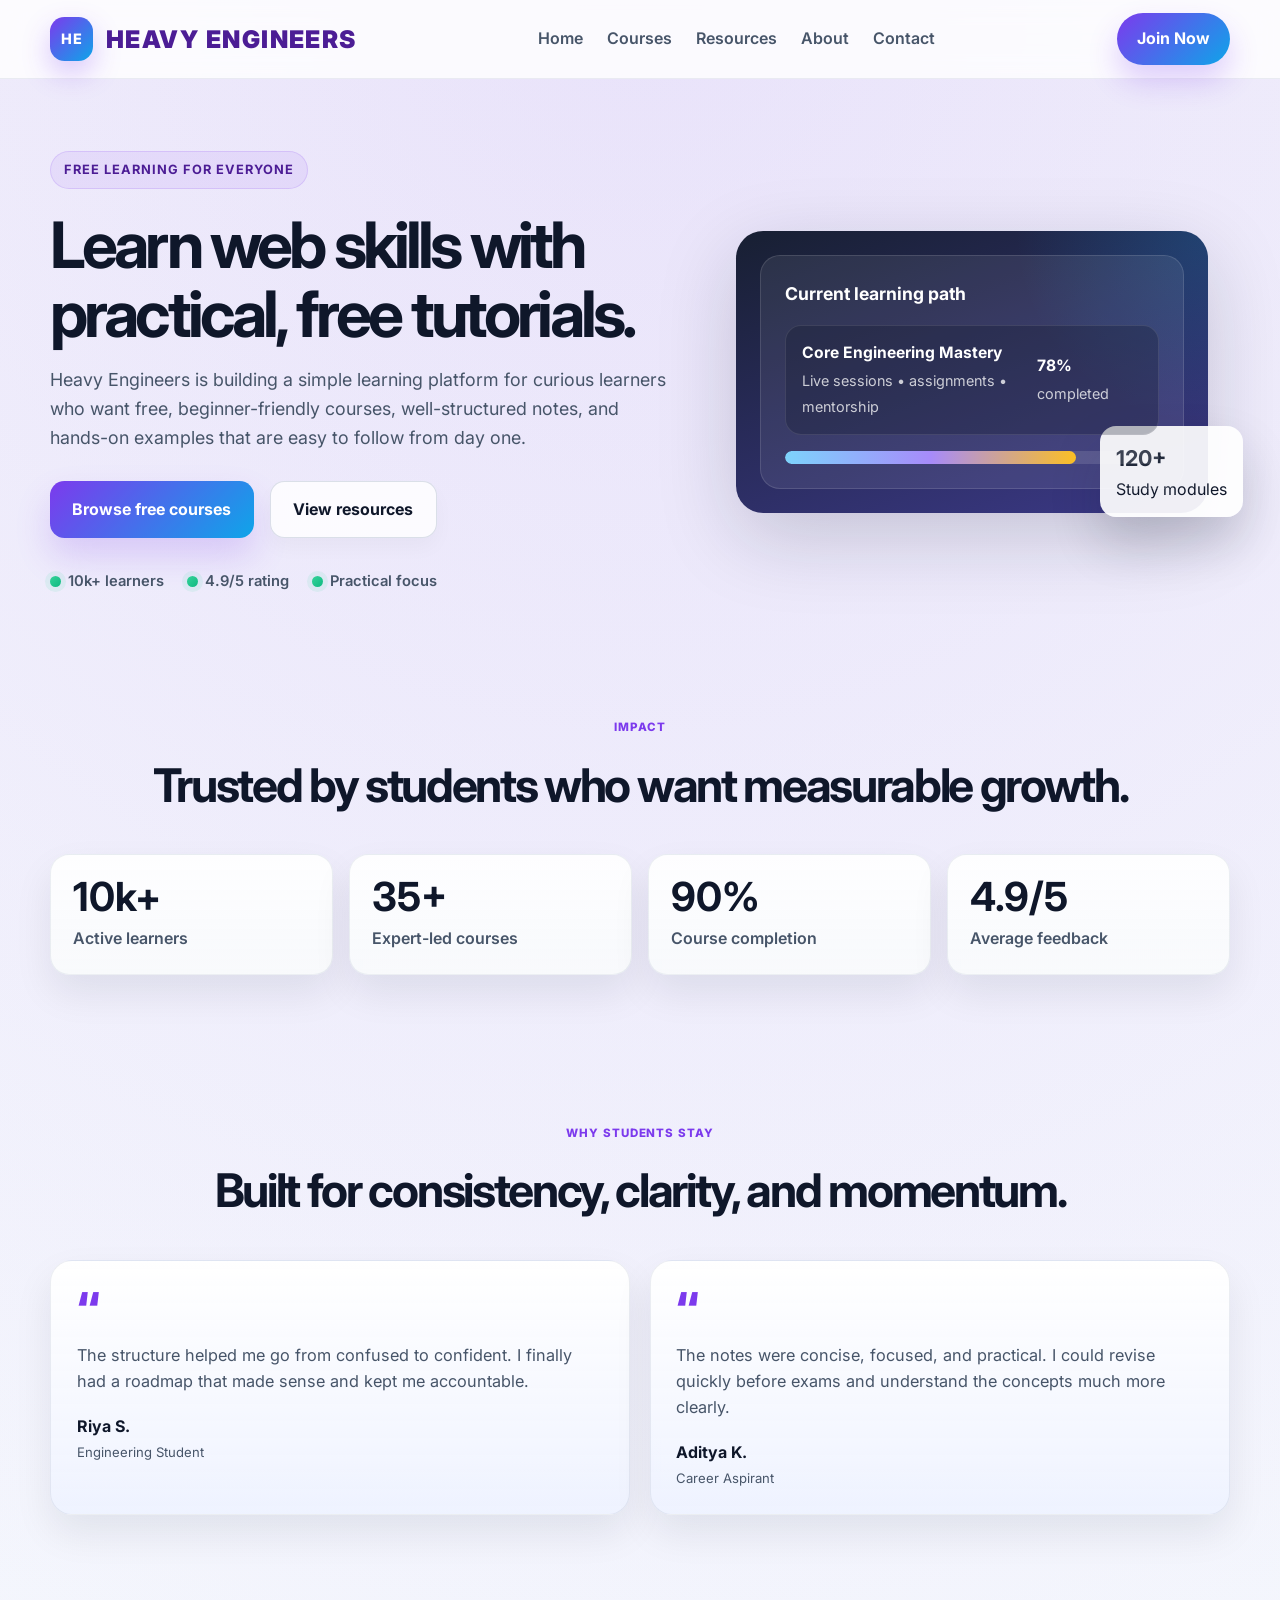
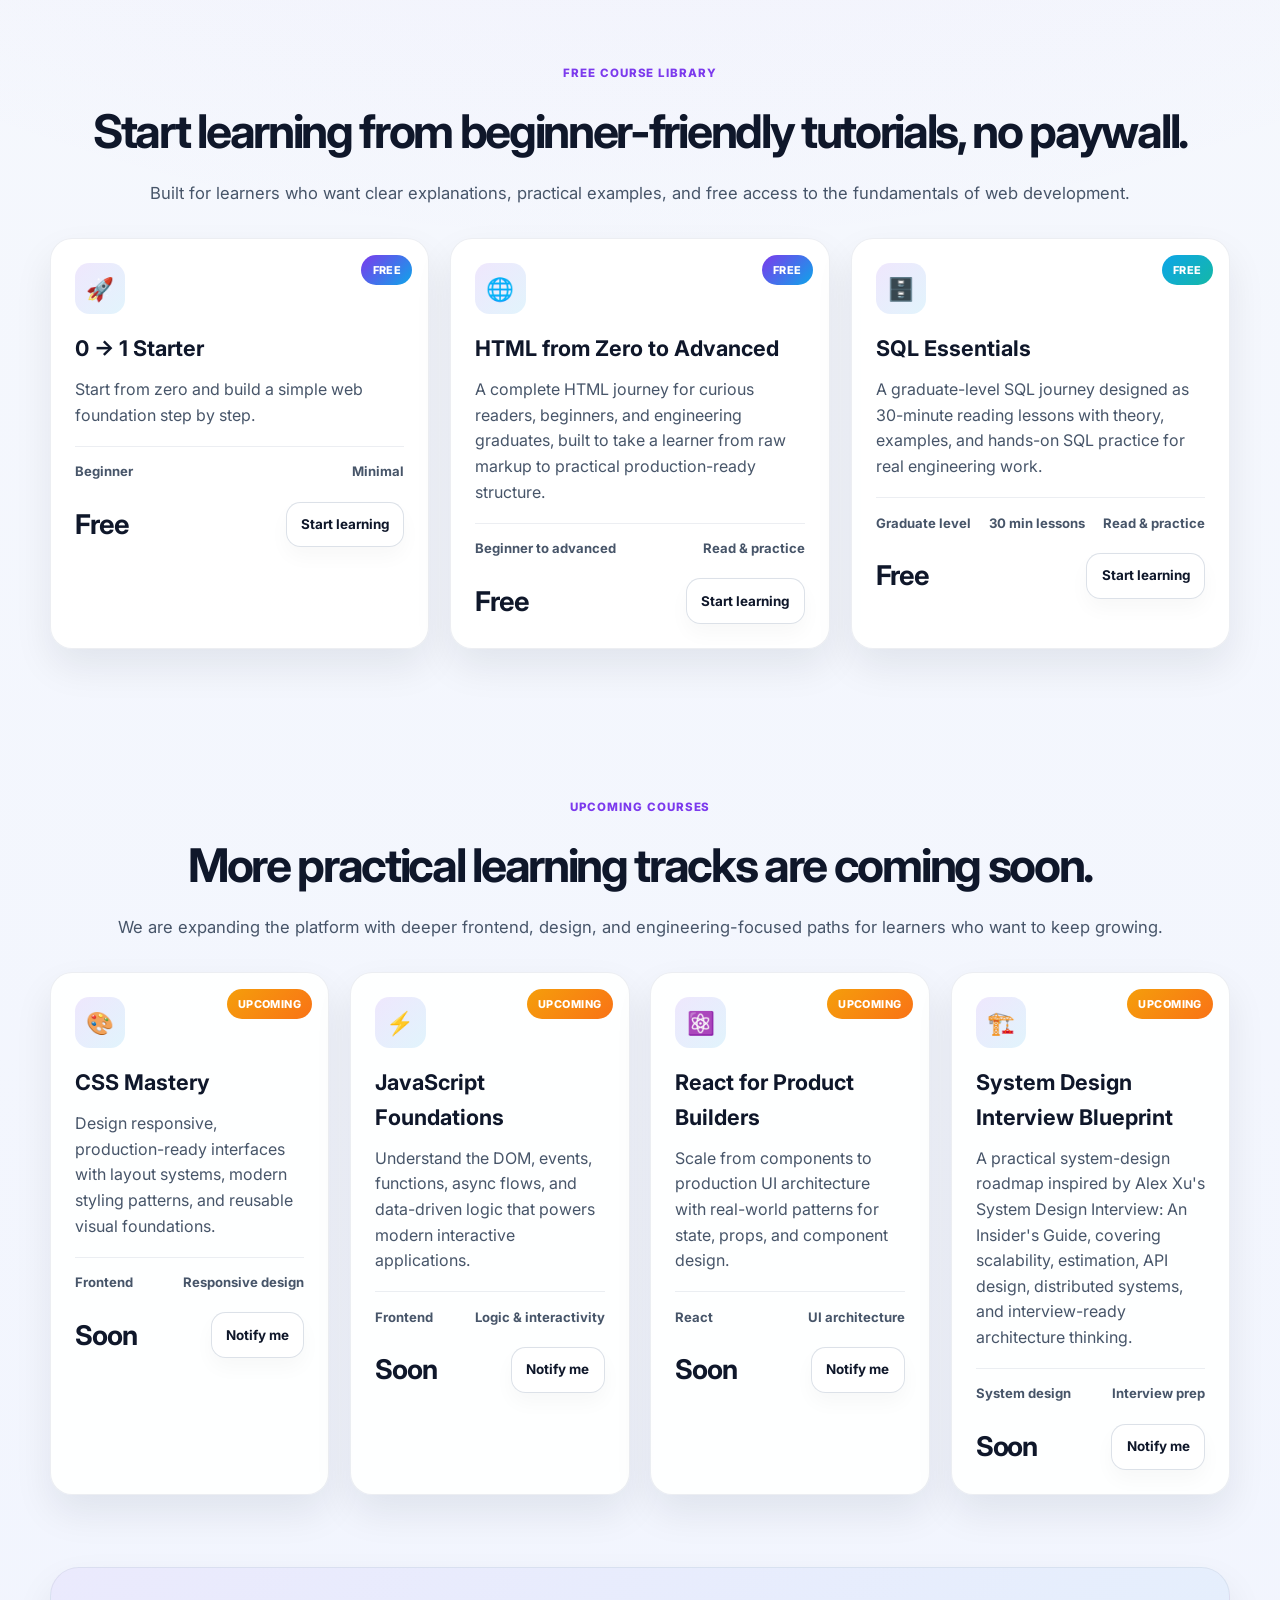
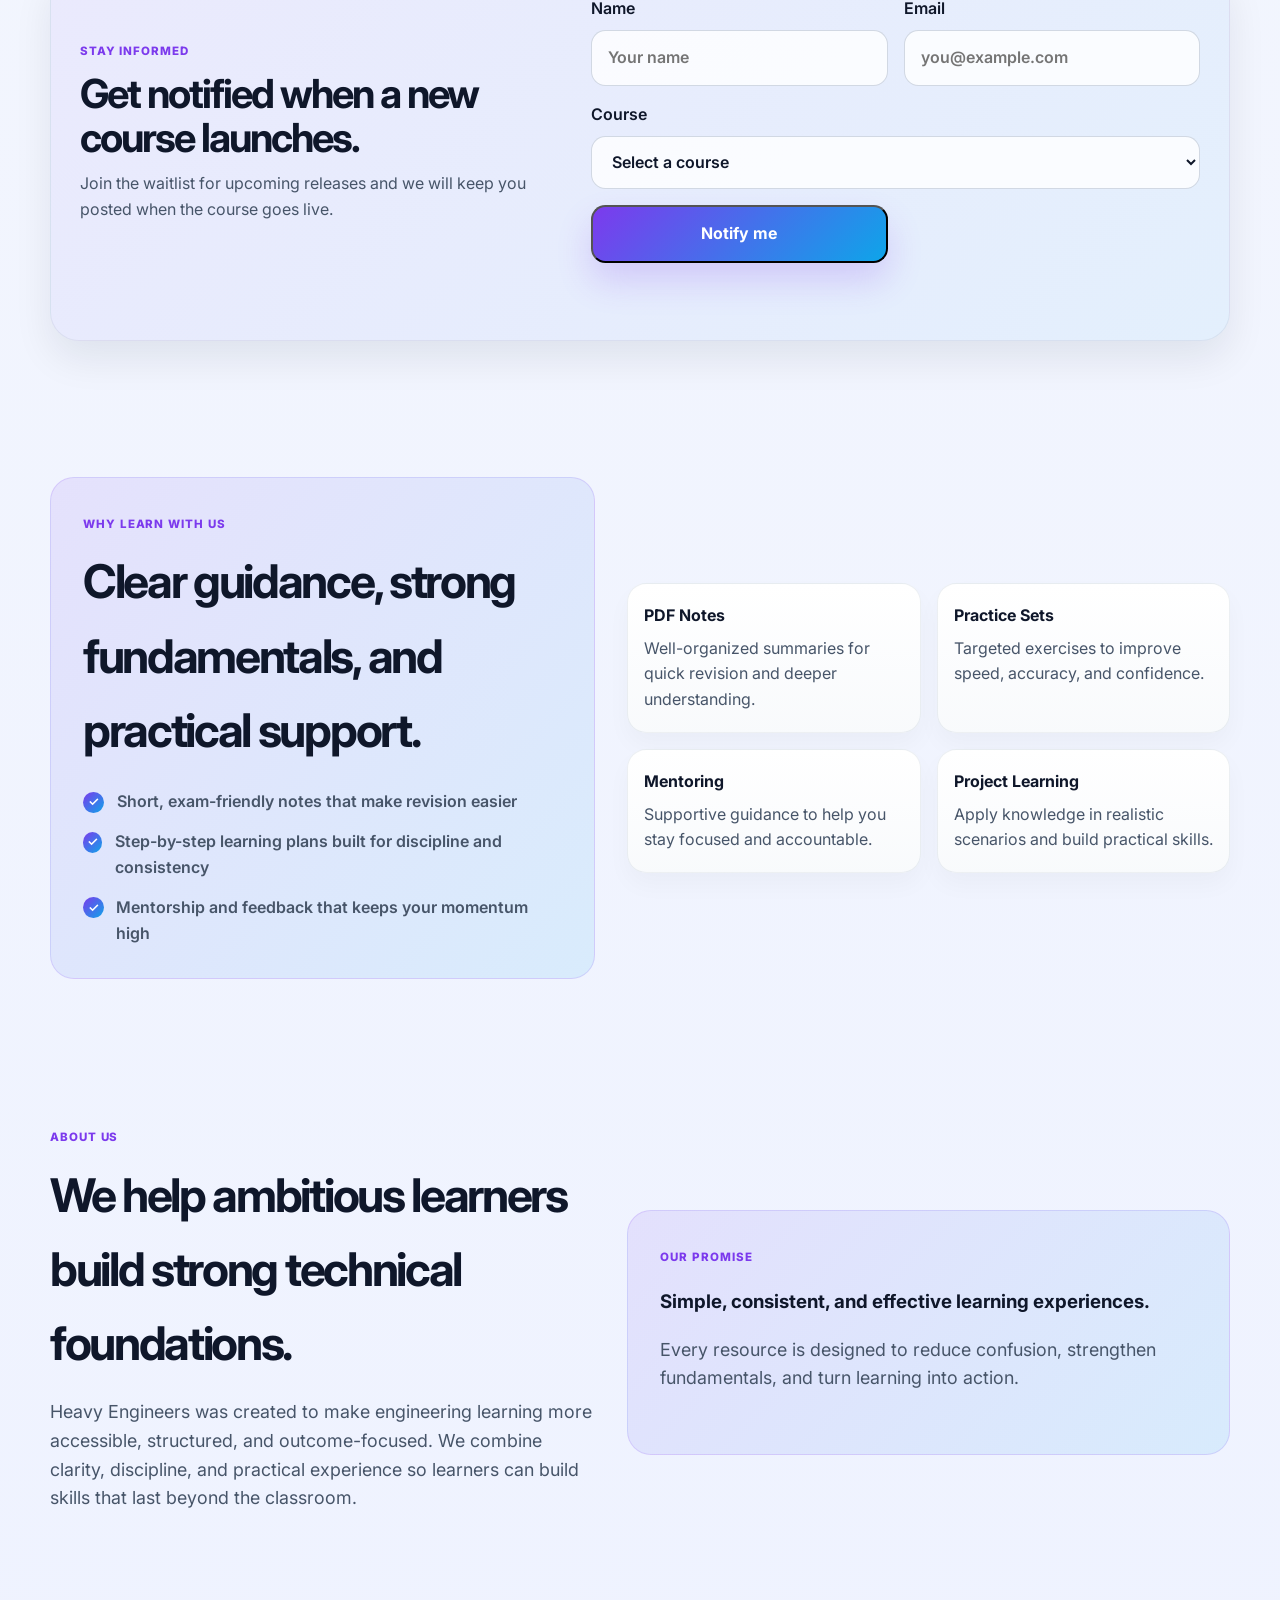
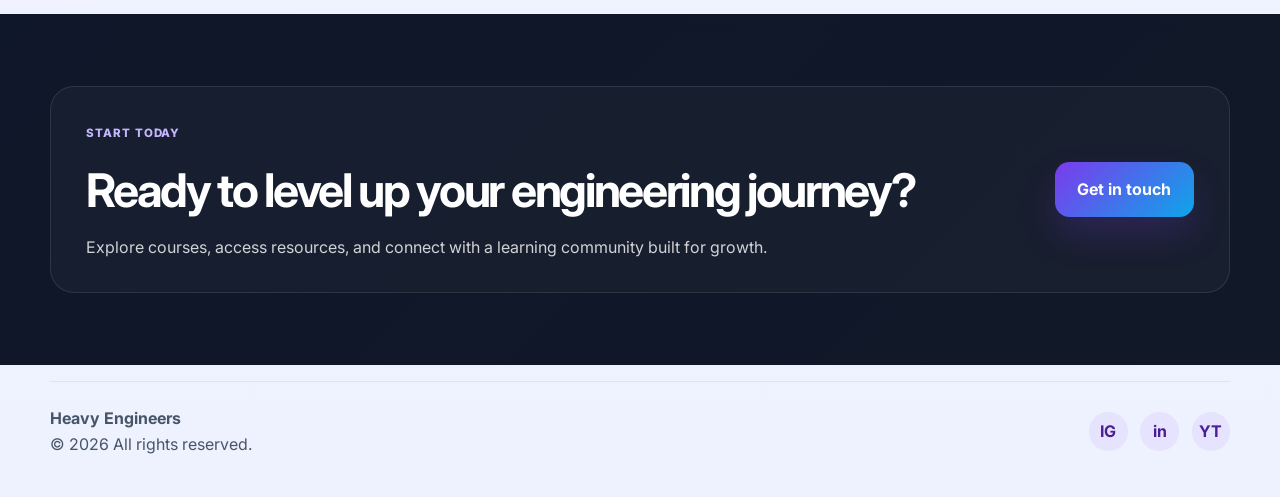
==== index.html @ 873226d5 "Add system design interview course Co-authored-by: Copilot <223556219+Copilot@users.noreply.github.c" ====
<!DOCTYPE html>
<html lang="en">
  <head>
    <meta charset="UTF-8" />
    <meta http-equiv="X-UA-Compatible" content="IE=edge" />
    <meta name="viewport" content="width=device-width, initial-scale=1.0" />
    <meta
      name="description"
      content="Heavy Engineers helps students and professionals build engineering skills through structured courses, notes, and practical learning experiences."
    />
    <meta
      name="keywords"
      content="Heavy Engineers, engineering courses, engineering notes, engineering learning, study notes, career growth, engineering guidance"
    />
    <meta name="robots" content="index, follow, max-image-preview:large, max-snippet:-1" />
    <meta name="theme-color" content="#7C3AED" />
    <meta name="author" content="Heavy Engineers" />
    <meta property="og:type" content="website" />
    <meta property="og:title" content="Heavy Engineers | Engineering Learning Platform" />
    <meta
      property="og:description"
      content="Learn with structured engineering courses, revision notes, and practical mentorship from Heavy Engineers."
    />
    <meta property="og:url" content="https://heavyengineers.github.io/" />
    <meta property="og:site_name" content="Heavy Engineers" />
    <meta property="og:locale" content="en_IN" />
    <meta property="og:image" content="https://heavyengineers.github.io/assets/favicon.svg" />
    <meta name="twitter:card" content="summary_large_image" />
    <meta name="twitter:title" content="Heavy Engineers" />
    <meta
      name="twitter:description"
      content="Engineering learning built for clarity, practice, and growth."
    />
    <meta name="twitter:image" content="https://heavyengineers.github.io/assets/favicon.svg" />
    <title>Heavy Engineers | Engineering Learning Platform</title>
    <link rel="icon" type="image/svg+xml" href="assets/favicon.svg" />
    <link rel="canonical" href="https://heavyengineers.github.io/" />
    <link rel="preconnect" href="https://fonts.googleapis.com" />
    <link rel="preconnect" href="https://fonts.gstatic.com" crossorigin />
    <link
      href="https://fonts.googleapis.com/css2?family=Inter:wght@400;500;600;700;800;900&display=swap"
      rel="stylesheet"
    />
    <script async src="https://pagead2.googlesyndication.com/pagead/js/adsbygoogle.js?client=ca-pub-5250790497940859"
      crossorigin="anonymous"></script>
    <link rel="stylesheet" href="styles.css?v=2" />
  </head>
  <body>
    <header class="topbar">
      <div class="container nav">
        <a href="index.html" class="brand" aria-label="Heavy Engineers home">
          <span class="brand-icon">HE</span>
          <span class="brand-word">HEAVY ENGINEERS</span>
        </a>

        <button class="menu-toggle" aria-label="Toggle navigation" aria-expanded="false">
          ☰
        </button>

        <nav class="nav-links" aria-label="Main navigation">
          <a href="index.html">Home</a>
          <a href="courses.html">Courses</a>
          <a href="notes.html">Resources</a>
          <a href="about.html">About</a>
          <a href="contact.html">Contact</a>
        </nav>

        <a href="contact.html" class="nav-cta">Join Now</a>
      </div>
    </header>

    <main>
      <section class="hero" id="home">
        <div class="container hero-grid">
          <div>
            <span class="kicker">Free learning for everyone</span>
            <h1>Learn web skills with practical, free tutorials.</h1>
            <p class="hero-copy">
              Heavy Engineers is building a simple learning platform for curious learners who want
              free, beginner-friendly courses, well-structured notes, and hands-on examples that are
              easy to follow from day one.
            </p>

            <div class="hero-actions">
              <a class="primary-btn" href="courses.html">Browse free courses</a>
              <a class="secondary-btn" href="notes.html">View resources</a>
            </div>

            <div class="trust-row" aria-label="Trust indicators">
              <span class="trust-pill"><span class="trust-dot"></span> 10k+ learners</span>
              <span class="trust-pill"><span class="trust-dot"></span> 4.9/5 rating</span>
              <span class="trust-pill"><span class="trust-dot"></span> Practical focus</span>
            </div>
          </div>

          <div class="hero-visual" aria-label="Program overview">
            <div class="panel">
              <div class="panel-content">
                <div class="hero-card">
                  <h3>Current learning path</h3>
                  <div class="course-mini">
                    <div>
                      <strong>Core Engineering Mastery</strong>
                      <span>Live sessions • assignments • mentorship</span>
                    </div>
                    <div>
                      <strong>78%</strong>
                      <span>completed</span>
                    </div>
                  </div>
                  <div class="progress" aria-label="Learning progress">
                    <div class="progress-bar"></div>
                  </div>
                </div>
              </div>
            </div>

            <div class="float-card">
              <strong>120+</strong>
              <span>Study modules</span>
            </div>
          </div>
        </div>
      </section>

      <section>
        <div class="container">
          <div class="section-head">
            <span class="section-label">Impact</span>
            <h2>Trusted by students who want measurable growth.</h2>
          </div>

          <div class="metrics">
            <div class="metric">
              <strong>10k+</strong>
              <span>Active learners</span>
            </div>
            <div class="metric">
              <strong>35+</strong>
              <span>Expert-led courses</span>
            </div>
            <div class="metric">
              <strong>90%</strong>
              <span>Course completion</span>
            </div>
            <div class="metric">
              <strong>4.9/5</strong>
              <span>Average feedback</span>
            </div>
          </div>
        </div>
      </section>

      <section>
        <div class="container">
          <div class="section-head">
            <span class="section-label">Why students stay</span>
            <h2>Built for consistency, clarity, and momentum.</h2>
          </div>

          <div class="testimonial-grid">
            <article class="quote-card">
              <div class="quote-mark">“</div>
              <p>
                The structure helped me go from confused to confident. I finally had a roadmap
                that made sense and kept me accountable.
              </p>
              <div class="quote-author">
                <strong>Riya S.</strong>
                <span>Engineering Student</span>
              </div>
            </article>

            <article class="quote-card">
              <div class="quote-mark">“</div>
              <p>
                The notes were concise, focused, and practical. I could revise quickly before
                exams and understand the concepts much more clearly.
              </p>
              <div class="quote-author">
                <strong>Aditya K.</strong>
                <span>Career Aspirant</span>
              </div>
            </article>
          </div>
        </div>
      </section>

      <section id="courses">
        <div class="container">
          <div class="section-head">
            <span class="section-label">Free course library</span>
            <h2>Start learning from beginner-friendly tutorials, no paywall.</h2>
            <p>Built for learners who want clear explanations, practical examples, and free access to the fundamentals of web development.</p>
          </div>

          <div id="featured-course-list" class="cards feature-courses"></div>
        </div>
      </section>

      <section id="upcoming-courses">
        <div class="container">
          <div class="section-head">
            <span class="section-label">Upcoming courses</span>
            <h2>More practical learning tracks are coming soon.</h2>
            <p>We are expanding the platform with deeper frontend, design, and engineering-focused paths for learners who want to keep growing.</p>
          </div>

          <div id="upcoming-course-list" class="cards feature-courses"></div>
        </div>
      </section>

      <section id="notify-me" class="notify-section">
        <div class="container">
          <div class="notify-card">
            <div>
              <span class="section-label">Stay informed</span>
              <h2>Get notified when a new course launches.</h2>
              <p>Join the waitlist for upcoming releases and we will keep you posted when the course goes live.</p>
            </div>

            <form id="notify-form" class="notify-form">
              <label>
                <span>Name</span>
                <input type="text" name="name" placeholder="Your name" required />
              </label>
              <label>
                <span>Email</span>
                <input type="email" name="email" placeholder="you@example.com" required />
              </label>
              <label>
                <span>Course</span>
                <select name="course" id="notify-course" required>
                  <option value="">Select a course</option>
                  <option value="CSS Mastery">CSS Mastery</option>
                  <option value="JavaScript Foundations">JavaScript Foundations</option>
                  <option value="React for Product Builders">React for Product Builders</option>
                  <option value="System Design Interview Blueprint">System Design Interview Blueprint</option>
                </select>
              </label>
              <button type="submit" class="primary-btn">Notify me</button>
            </form>
            <p id="notify-status" class="notify-status" aria-live="polite"></p>
          </div>
        </div>
      </section>

      <section id="resources">
        <div class="container split">
          <div class="info-panel">
            <span class="section-label">Why learn with us</span>
            <h2>Clear guidance, strong fundamentals, and practical support.</h2>
            <ul>
              <li><span class="check">✓</span> Short, exam-friendly notes that make revision easier</li>
              <li><span class="check">✓</span> Step-by-step learning plans built for discipline and consistency</li>
              <li><span class="check">✓</span> Mentorship and feedback that keeps your momentum high</li>
            </ul>
          </div>

          <div class="feature-list">
            <div class="feature-item">
              <strong>PDF Notes</strong>
              <span>Well-organized summaries for quick revision and deeper understanding.</span>
            </div>
            <div class="feature-item">
              <strong>Practice Sets</strong>
              <span>Targeted exercises to improve speed, accuracy, and confidence.</span>
            </div>
            <div class="feature-item">
              <strong>Mentoring</strong>
              <span>Supportive guidance to help you stay focused and accountable.</span>
            </div>
            <div class="feature-item">
              <strong>Project Learning</strong>
              <span>Apply knowledge in realistic scenarios and build practical skills.</span>
            </div>
          </div>
        </div>
      </section>

      <section id="about">
        <div class="container split">
          <div>
            <span class="section-label">About us</span>
            <h2>We help ambitious learners build strong technical foundations.</h2>
            <p class="hero-copy">
              Heavy Engineers was created to make engineering learning more accessible,
              structured, and outcome-focused. We combine clarity, discipline, and practical
              experience so learners can build skills that last beyond the classroom.
            </p>
          </div>

          <div class="info-panel">
            <span class="section-label">Our promise</span>
            <h3>Simple, consistent, and effective learning experiences.</h3>
            <p class="hero-copy">
              Every resource is designed to reduce confusion, strengthen fundamentals, and turn
              learning into action.
            </p>
          </div>
        </div>
      </section>

      <section class="cta" id="contact">
        <div class="container">
          <div class="cta-box">
            <div>
              <span class="section-label" style="color: #c4b5fd;">Start today</span>
              <h2>Ready to level up your engineering journey?</h2>
              <p>Explore courses, access resources, and connect with a learning community built for growth.</p>
            </div>
            <a class="primary-btn" href="mailto:hello@heavyengineers.com">Get in touch</a>
          </div>
        </div>
      </section>
    </main>

    <footer class="footer">
      <div class="container footer-row">
        <div>
          <strong>Heavy Engineers</strong>
          <div>© <span id="year"></span> All rights reserved.</div>
        </div>

        <div class="socials" aria-label="Social links">
          <a href="#" aria-label="Instagram">IG</a>
          <a href="#" aria-label="LinkedIn">in</a>
          <a href="#" aria-label="YouTube">YT</a>
        </div>
      </div>
    </footer>

    <script type="application/ld+json">
      {
        "@context": "https://schema.org",
        "@type": "Organization",
        "name": "Heavy Engineers",
        "url": "https://heavyengineers.github.io/",
        "logo": "https://heavyengineers.github.io/assets/favicon.svg",
        "sameAs": [],
        "description": "Heavy Engineers helps students and professionals build engineering skills through structured courses, notes, and practical learning experiences."
      }
    </script>
    <script type="application/ld+json">
      {
        "@context": "https://schema.org",
        "@type": "WebSite",
        "name": "Heavy Engineers",
        "url": "https://heavyengineers.github.io/",
        "potentialAction": {
          "@type": "SearchAction",
          "target": "https://heavyengineers.github.io/?q={search_term_string}",
          "query-input": "required name=search_term_string"
        }
      }
    </script>
    <script src="script.js?v=2"></script>
  </body>
</html>
---- styles.css ----
:root {
  --bg: #0f172a;
  --bg-soft: #111827;
  --panel: rgba(15, 23, 42, 0.8);
  --panel-light: #f8fafc;
  --card: #ffffff;
  --card-alt: #eef2ff;
  --primary: #7c3aed;
  --primary-dark: #4c1d95;
  --secondary: #0ea5e9;
  --accent: #f59e0b;
  --success: #10b981;
  --text: #0f172a;
  --text-soft: #475569;
  --line: rgba(148, 163, 184, 0.28);
  --shadow: 0 24px 80px rgba(15, 23, 42, 0.18);
  --shadow-soft: 0 18px 38px rgba(15, 23, 42, 0.08);
  --radius: 22px;
  --max-width: 1180px;
}

* {
  box-sizing: border-box;
}

html {
  scroll-behavior: smooth;
}

body {
  margin: 0;
  font-family: Inter, "Segoe UI", sans-serif;
  color: var(--text);
  background:
    radial-gradient(circle at top, rgba(124, 58, 237, 0.12), transparent 35%),
    linear-gradient(180deg, #f8fafc 0%, #eef2ff 100%);
  line-height: 1.6;
  font-size: 16px;
  -webkit-font-smoothing: antialiased;
  text-rendering: optimizeLegibility;
}

img,
svg,
canvas {
  max-width: 100%;
  display: block;
}

a {
  color: inherit;
  text-decoration: none;
}

button {
  font: inherit;
}

::selection {
  background: rgba(124, 58, 237, 0.18);
}

:focus-visible {
  outline: 3px solid rgba(14, 165, 233, 0.45);
  outline-offset: 3px;
}

.container {
  width: min(var(--max-width), calc(100% - 2rem));
  margin: 0 auto;
}

.topbar {
  position: sticky;
  top: 0;
  z-index: 50;
  background: rgba(255, 255, 255, 0.8);
  backdrop-filter: blur(14px);
  border-bottom: 1px solid rgba(148, 163, 184, 0.18);
}

.nav {
  display: flex;
  align-items: center;
  justify-content: space-between;
  min-height: 78px;
}

.brand {
  display: inline-flex;
  align-items: center;
  gap: 0.8rem;
  font-weight: 800;
  letter-spacing: 0.04em;
  text-transform: uppercase;
  color: var(--primary-dark);
}

.brand-icon {
  display: inline-flex;
  align-items: center;
  justify-content: center;
  width: 2.7rem;
  height: 2.7rem;
  border-radius: 0.9rem;
  background: linear-gradient(135deg, var(--primary), var(--secondary));
  color: #fff;
  font-size: 0.9rem;
  line-height: 1;
  box-shadow: 0 12px 28px rgba(124, 58, 237, 0.28);
  flex-shrink: 0;
}

.brand-word {
  display: inline-block;
  white-space: nowrap;
  font-size: clamp(1.05rem, 1.9vw, 1.8rem);
  font-weight: 900;
  letter-spacing: 0.06em;
  line-height: 1.1;
}

.nav-links {
  display: flex;
  align-items: center;
  gap: 1.5rem;
}

.nav-links a {
  position: relative;
  color: var(--text-soft);
  font-weight: 600;
  transition: color 0.2s ease;
}

.nav-links a::after {
  content: "";
  position: absolute;
  left: 0;
  bottom: -0.4rem;
  width: 100%;
  height: 2px;
  background: linear-gradient(90deg, var(--primary), var(--secondary));
  transform: scaleX(0);
  transform-origin: left;
  transition: transform 0.2s ease;
}

.nav-links a:hover,
.nav-links a:focus-visible {
  color: var(--primary-dark);
}

.nav-links a:hover::after,
.nav-links a:focus-visible::after {
  transform: scaleX(1);
}

.nav-cta {
  display: inline-flex;
  align-items: center;
  gap: 0.6rem;
  background: linear-gradient(135deg, var(--primary), var(--secondary));
  color: #fff;
  border: 0;
  border-radius: 999px;
  padding: 0.85rem 1.25rem;
  font-weight: 700;
  box-shadow: 0 16px 30px rgba(124, 58, 237, 0.24);
  cursor: pointer;
  transition: transform 0.2s ease, box-shadow 0.2s ease, filter 0.2s ease;
}

.menu-toggle {
  display: none;
  border: 1px solid rgba(148, 163, 184, 0.4);
  background: #fff;
  border-radius: 12px;
  width: 2.8rem;
  height: 2.8rem;
}

.hero {
  padding: 4.5rem 0 3rem;
}

.hero-grid {
  display: grid;
  grid-template-columns: 1.1fr 0.9fr;
  gap: 2rem;
  align-items: center;
}

.kicker {
  display: inline-flex;
  align-items: center;
  gap: 0.5rem;
  padding: 0.5rem 0.8rem;
  background: rgba(124, 58, 237, 0.08);
  color: var(--primary-dark);
  border: 1px solid rgba(124, 58, 237, 0.15);
  border-radius: 999px;
  font-size: 0.8rem;
  font-weight: 700;
  letter-spacing: 0.08em;
  text-transform: uppercase;
}

h1 {
  font-size: clamp(2.6rem, 5vw, 4.4rem);
  line-height: 1.08;
  margin: 1.3rem 0 1rem;
  letter-spacing: -0.06em;
}

.hero-copy {
  color: var(--text-soft);
  font-size: 1.12rem;
  margin-bottom: 1.8rem;
  max-width: 58ch;
}

.hero-actions {
  display: flex;
  flex-wrap: wrap;
  gap: 1rem;
  margin-bottom: 2rem;
}

.primary-btn,
.secondary-btn {
  display: inline-flex;
  align-items: center;
  justify-content: center;
  min-height: 3.35rem;
  padding: 0.9rem 1.4rem;
  border-radius: 0.9rem;
  font-weight: 700;
  transition: transform 0.2s ease, box-shadow 0.2s ease, filter 0.2s ease;
}

.primary-btn {
  background: linear-gradient(135deg, var(--primary), var(--secondary));
  color: #fff;
  box-shadow: 0 18px 35px rgba(124, 58, 237, 0.2);
}

.secondary-btn {
  background: rgba(255, 255, 255, 0.82);
  border: 1px solid rgba(148, 163, 184, 0.33);
  color: var(--text);
  box-shadow: 0 10px 20px rgba(15, 23, 42, 0.03);
}

.primary-btn:hover,
.secondary-btn:hover,
.nav-cta:hover {
  transform: translateY(-2px);
  filter: saturate(1.06);
  box-shadow: 0 22px 38px rgba(124, 58, 237, 0.2);
}

.trust-row {
  display: flex;
  flex-wrap: wrap;
  gap: 1.4rem;
  align-items: center;
  color: var(--text-soft);
  font-size: 0.92rem;
  font-weight: 600;
}

.trust-pill {
  display: inline-flex;
  align-items: center;
  gap: 0.45rem;
}

.trust-dot {
  width: 0.7rem;
  height: 0.7rem;
  border-radius: 50%;
  background: linear-gradient(135deg, #34d399, #10b981);
  box-shadow: 0 0 0 5px rgba(52, 211, 153, 0.1);
}

.hero-visual {
  position: relative;
  padding: 1.4rem;
}

.panel {
  position: relative;
  background: linear-gradient(160deg, rgba(15, 23, 42, 0.96), rgba(49, 46, 129, 0.94));
  color: #fff;
  border-radius: 1.7rem;
  overflow: hidden;
  box-shadow: var(--shadow);
}

.panel::before {
  content: "";
  position: absolute;
  inset: 0;
  background: radial-gradient(circle at top right, rgba(14, 165, 233, 0.2), transparent 35%);
  pointer-events: none;
}

.panel-content {
  position: relative;
  padding: 1.5rem;
  z-index: 1;
}

.hero-card {
  padding: 1.5rem;
  background: rgba(255, 255, 255, 0.08);
  border: 1px solid rgba(255, 255, 255, 0.12);
  border-radius: 1.25rem;
}

.hero-card h3 {
  margin: 0 0 1rem;
  font-size: 1.1rem;
}

.course-mini {
  display: grid;
  grid-template-columns: 2.1fr 1fr;
  gap: 1rem;
  align-items: center;
  background: rgba(15, 23, 42, 0.28);
  padding: 0.9rem 1rem;
  border-radius: 1rem;
  border: 1px solid rgba(255, 255, 255, 0.1);
  margin-top: 1rem;
}

.course-mini strong {
  display: block;
  font-size: 0.98rem;
  margin-bottom: 0.2rem;
}

.course-mini span {
  color: rgba(255, 255, 255, 0.76);
  font-size: 0.9rem;
}

.progress {
  width: 100%;
  height: 0.8rem;
  background: rgba(255, 255, 255, 0.12);
  border-radius: 999px;
  overflow: hidden;
  margin-top: 1rem;
}

.progress-bar {
  width: 78%;
  height: 100%;
  border-radius: 999px;
  background: linear-gradient(90deg, #7dd3fc, #a78bfa, #fbbf24);
}

.float-card {
  position: absolute;
  right: -0.8rem;
  bottom: 1.1rem;
  padding: 0.9rem 1rem;
  background: rgba(255, 255, 255, 0.92);
  color: var(--text);
  border-radius: 1rem;
  box-shadow: 0 26px 50px rgba(15, 23, 42, 0.18);
}

.float-card strong {
  display: block;
  font-size: 1.35rem;
  margin-bottom: 0.15rem;
}

section {
  padding: 4.5rem 0;
}

.section-head {
  margin-bottom: 2rem;
  text-align: center;
}

.section-head p {
  margin: 0.75rem 0 0;
  color: var(--text-soft);
  font-size: 1.04rem;
}

.section-label {
  letter-spacing: 0.08em;
  text-transform: uppercase;
  color: var(--primary);
  font-weight: 800;
  font-size: 0.72rem;
}

h2 {
  margin: 0.55rem 0 0;
  font-size: clamp(2rem, 4vw, 2.9rem);
  letter-spacing: -0.05em;
}

.metrics {
  display: grid;
  grid-template-columns: repeat(4, minmax(0, 1fr));
  gap: 1rem;
}

.metric {
  background: linear-gradient(180deg, rgba(255, 255, 255, 0.9), rgba(248, 250, 252, 0.95));
  border: 1px solid rgba(148, 163, 184, 0.17);
  border-radius: 1.2rem;
  padding: 1.4rem;
  box-shadow: var(--shadow-soft);
  transition: transform 0.2s ease, box-shadow 0.2s ease;
}

.metric strong {
  display: block;
  font-size: clamp(1.8rem, 4vw, 2.5rem);
  line-height: 1;
  margin-bottom: 0.55rem;
}

.metric span {
  color: var(--text-soft);
  font-weight: 600;
}

.testimonial-grid {
  display: grid;
  grid-template-columns: repeat(2, minmax(0, 1fr));
  gap: 1.2rem;
}

.quote-card {
  background: linear-gradient(180deg, rgba(255, 255, 255, 0.98), rgba(238, 242, 255, 0.92));
  border: 1px solid rgba(148, 163, 184, 0.18);
  border-radius: var(--radius);
  padding: 1.6rem;
  box-shadow: var(--shadow-soft);
  transition: transform 0.2s ease, box-shadow 0.2s ease;
}

.quote-mark {
  font-size: 3rem;
  line-height: 1;
  color: var(--primary);
  font-weight: 800;
}

.quote-card p {
  margin: 0.5rem 0 1.2rem;
  color: var(--text-soft);
  font-size: 1.02rem;
}

.quote-author {
  display: flex;
  flex-direction: column;
  gap: 0.15rem;
}

.quote-author strong {
  font-size: 1rem;
}

.quote-author span {
  color: var(--text-soft);
  font-size: 0.82rem;
}

.cards {
  display: grid;
  grid-template-columns: repeat(auto-fit, minmax(240px, 1fr));
  gap: 1.3rem;
}

.feature-courses {
  margin-top: 1rem;
}

.course-card {
  position: relative;
  overflow: hidden;
  border: 1px solid rgba(148, 163, 184, 0.18);
  background: linear-gradient(180deg, rgba(255, 255, 255, 0.98), rgba(248, 250, 252, 0.96));
  box-shadow: var(--shadow-soft);
  transition: transform 0.2s ease, box-shadow 0.2s ease, border-color 0.2s ease;
}

.course-card:hover {
  transform: translateY(-4px);
  box-shadow: 0 22px 46px rgba(15, 23, 42, 0.08);
  border-color: rgba(124, 58, 237, 0.15);
}

.course-badge {
  position: absolute;
  top: 1rem;
  right: 1rem;
  background: linear-gradient(135deg, var(--primary), var(--secondary));
  color: #fff;
  border-radius: 999px;
  padding: 0.38rem 0.7rem;
  font-size: 0.68rem;
  font-weight: 800;
  letter-spacing: 0.04em;
  text-transform: uppercase;
}

.alt-badge {
  background: linear-gradient(135deg, #0ea5e9, #14b8a6);
}

.upcoming-badge {
  background: linear-gradient(135deg, #f59e0b, #f97316);
}

.is-upcoming {
  border-style: dashed;
  background: linear-gradient(180deg, rgba(255, 255, 255, 0.98), rgba(255, 247, 237, 0.94));
}

.upcoming-btn {
  opacity: 0.8;
  cursor: default;
  pointer-events: none;
  background: rgba(148, 163, 184, 0.12);
  color: var(--text-soft);
  border: 1px solid rgba(148, 163, 184, 0.28);
  box-shadow: none;
}

.course-meta {
  display: flex;
  justify-content: space-between;
  gap: 0.5rem;
  margin-top: 1.1rem;
  padding-top: 0.9rem;
  border-top: 1px solid rgba(148, 163, 184, 0.18);
  color: var(--text-soft);
  font-size: 0.82rem;
  font-weight: 700;
}

.course-price-row {
  display: flex;
  align-items: center;
  justify-content: space-between;
  gap: 0.8rem;
  margin-top: 1.2rem;
}

.course-price-row strong {
  font-size: 1.7rem;
  letter-spacing: -0.04em;
}

.small-btn {
  min-height: 2.6rem;
  padding: 0.7rem 0.9rem;
  font-size: 0.84rem;
}

.notify-section {
  padding: 0 0 4rem;
}

.notify-card {
  display: grid;
  grid-template-columns: minmax(0, 1.2fr) minmax(0, 1.5fr);
  gap: 1.5rem;
  align-items: center;
  background: linear-gradient(135deg, rgba(124, 58, 237, 0.06), rgba(14, 165, 233, 0.06));
  border: 1px solid rgba(148, 163, 184, 0.18);
  border-radius: 1.8rem;
  padding: 1.8rem;
  box-shadow: var(--shadow-soft);
}

.notify-card h2 {
  margin: 0.6rem 0 0.7rem;
  font-size: clamp(2rem, 4vw, 2.5rem);
  line-height: 1.1;
}

.notify-card p {
  margin: 0;
  color: var(--text-soft);
}

.notify-form {
  display: grid;
  grid-template-columns: repeat(2, minmax(0, 1fr));
  gap: 1rem;
}

.notify-form label {
  display: flex;
  flex-direction: column;
  gap: 0.5rem;
  font-weight: 600;
  color: var(--text);
}

.notify-form label:last-of-type {
  grid-column: 1 / -1;
}

.notify-form input,
.notify-form select {
  width: 100%;
  border: 1px solid rgba(148, 163, 184, 0.4);
  border-radius: 0.9rem;
  padding: 0.9rem 1rem;
  font: inherit;
  background: rgba(255, 255, 255, 0.8);
  color: var(--text);
}

.notify-form button {
  align-self: end;
  min-height: 3.1rem;
}

.notify-status {
  grid-column: 1 / -1;
  min-height: 1.5em;
  margin: 0;
  color: var(--primary-dark);
  font-weight: 700;
}

.notify-status.visible {
  color: var(--success);
}

.card {
  background: rgba(255, 255, 255, 0.92);
  border: 1px solid rgba(148, 163, 184, 0.18);
  border-radius: var(--radius);
  padding: 1.5rem;
  box-shadow: var(--shadow-soft);
  transition: transform 0.2s ease, box-shadow 0.2s ease, border-color 0.2s ease;
}

.card:hover,
.quote-card:hover,
.metric:hover,
.page-card:hover,
.feature-item:hover,
.lesson-card:hover,
.lesson-summary-card:hover {
  transform: translateY(-4px);
  box-shadow: 0 22px 46px rgba(15, 23, 42, 0.08);
  border-color: rgba(124, 58, 237, 0.15);
}

.icon-box {
  width: 3.15rem;
  height: 3.15rem;
  display: inline-flex;
  align-items: center;
  justify-content: center;
  border-radius: 0.9rem;
  background: linear-gradient(135deg, rgba(124, 58, 237, 0.12), rgba(14, 165, 233, 0.12));
  color: var(--primary-dark);
  font-size: 1.4rem;
}

.card h3 {
  margin: 1.1rem 0 0.7rem;
  font-size: 1.35rem;
}

.card p {
  margin: 0;
  color: var(--text-soft);
}

.course-actions {
  margin-top: 1.25rem;
}

.course-main {
  display: grid;
  grid-template-columns: 290px minmax(0, 1fr);
  gap: 2rem;
  width: min(var(--max-width), calc(100% - 2rem));
  margin: 0 auto;
  padding: 2rem 0 4rem;
}

.course-sidebar {
  position: sticky;
  top: 5.5rem;
  align-self: start;
  background: linear-gradient(180deg, rgba(255, 255, 255, 0.96), rgba(248, 250, 252, 0.94));
  border: 1px solid rgba(148, 163, 184, 0.18);
  border-radius: 1.5rem;
  padding: 1.25rem;
  box-shadow: var(--shadow-soft);
  height: fit-content;
}

.course-sidebar-header h2 {
  margin-top: 0.5rem;
  font-size: clamp(1.5rem, 3vw, 2.1rem);
}

.course-nav {
  display: grid;
  gap: 0.6rem;
  margin-top: 1.2rem;
}

.course-nav a {
  display: block;
  color: var(--text-soft);
  font-weight: 700;
  border-radius: 0.9rem;
  padding: 0.75rem 0.85rem;
  border: 1px solid transparent;
  transition: all 0.2s ease;
}

.course-nav a span,
.course-nav a strong {
  display: block;
}

.course-nav a span {
  font-size: 0.76rem;
  letter-spacing: 0.08em;
  text-transform: uppercase;
  margin-bottom: 0.2rem;
  color: inherit;
  opacity: 0.8;
}

.course-nav a strong {
  font-size: 0.95rem;
  line-height: 1.35;
}

.course-nav a:hover,
.course-nav a.active {
  background: rgba(124, 58, 237, 0.08);
  color: var(--primary-dark);
  border-color: rgba(124, 58, 237, 0.12);
}

.course-content {
  min-width: 0;
}

.overview-grid {
  display: grid;
  grid-template-columns: repeat(auto-fit, minmax(220px, 1fr));
  gap: 1rem;
  margin-top: 1.5rem;
}

.lesson-summary-card {
  display: block;
  background: linear-gradient(180deg, rgba(124, 58, 237, 0.04), rgba(14, 165, 233, 0.04));
  border: 1px solid rgba(148, 163, 184, 0.18);
  border-radius: 1rem;
  padding: 1.15rem;
  transition: transform 0.2s ease, border-color 0.2s ease, box-shadow 0.2s ease;
}

.lesson-summary-card:hover {
  transform: translateY(-2px);
  border-color: rgba(124, 58, 237, 0.2);
  box-shadow: 0 18px 30px rgba(15, 23, 42, 0.05);
}

.lesson-summary-label {
  display: inline-block;
  font-size: 0.72rem;
  letter-spacing: 0.08em;
  text-transform: uppercase;
  color: var(--primary);
  font-weight: 800;
}

.lesson-summary-card h3 {
  margin: 0.7rem 0 0.45rem;
}

.lesson-summary-card p {
  color: var(--text-soft);
  margin: 0;
}

.lesson-body {
  font-size: 1.04rem;
  color: var(--text-soft);
  line-height: 1.9;
  margin-top: 1rem;
}

.diagram-card,
.lesson-figure {
  margin: 1.5rem 0;
  border: 1px solid rgba(148, 163, 184, 0.18);
  background: rgba(248, 250, 252, 0.9);
  border-radius: 1rem;
  overflow: hidden;
}

.diagram-card .mermaid {
  min-height: 220px;
  padding: 1rem;
  background: #fff;
}

.lesson-figure img {
  width: 100%;
  display: block;
}

.lesson-figure figcaption {
  padding: 0.8rem 1rem 1rem;
  color: var(--text-soft);
  font-size: 0.9rem;
}

.lesson-pager {
  display: flex;
  align-items: center;
  justify-content: space-between;
  gap: 1rem;
  margin-top: 1.5rem;
}

.course-section {
  background: linear-gradient(180deg, rgba(255, 255, 255, 0.96), rgba(248, 250, 252, 0.94));
  border: 1px solid rgba(148, 163, 184, 0.18);
  border-radius: 1.5rem;
  padding: 2rem;
  box-shadow: var(--shadow-soft);
  margin-bottom: 1.5rem;
}

.course-section h1,
.course-section h2,
.course-section h3 {
  margin-top: 0.7rem;
}

.course-section h1 {
  font-size: clamp(2.2rem, 4vw, 3.3rem);
}

.course-intro {
  font-size: 1.08rem;
  color: var(--text-soft);
  max-width: 68ch;
}

.lesson-grid {
  display: grid;
  grid-template-columns: repeat(3, minmax(0, 1fr));
  gap: 1rem;
  margin-top: 1.6rem;
}

.lesson-card {
  background: linear-gradient(180deg, rgba(124, 58, 237, 0.03), rgba(14, 165, 233, 0.03));
  border: 1px solid rgba(148, 163, 184, 0.2);
  border-radius: 1rem;
  padding: 1.1rem;
  transition: transform 0.2s ease, box-shadow 0.2s ease;
}

.lesson-card h3 {
  margin-bottom: 0.5rem;
}

.lesson-card p,
.course-section p,
.bullet-list {
  color: var(--text-soft);
}

.code-block {
  background: #0f172a;
  color: #e2e8f0;
  border-radius: 1rem;
  padding: 1rem 1.1rem;
  overflow-x: auto;
  font-size: 0.95rem;
  line-height: 1.7;
  border: 1px solid rgba(148, 163, 184, 0.18);
}

.editor-panel {
  margin-top: 1.5rem;
  border: 1px solid rgba(148, 163, 184, 0.2);
  border-radius: 1rem;
  overflow: hidden;
  background: rgba(248, 250, 252, 0.9);
  box-shadow: 0 18px 28px rgba(15, 23, 42, 0.06);
}

.editor-header {
  display: flex;
  align-items: center;
  justify-content: space-between;
  gap: 1rem;
  padding: 0.8rem 1rem;
  background: linear-gradient(135deg, #0f172a, #1e293b);
  color: #e2e8f0;
  font-weight: 700;
}

.editor-actions {
  display: flex;
  gap: 0.75rem;
}

.small-inline {
  min-height: 2.4rem;
  padding: 0.6rem 0.9rem;
  font-size: 0.8rem;
}

#htmlEditor,
textarea[id^="htmlEditor-"] {
  width: 100%;
  min-height: 260px;
  border: none;
  resize: vertical;
  background: #f8fafc;
  padding: 1rem;
  font: 0.9rem/1.6 "SFMono-Regular", Consolas, monospace;
  color: var(--text);
}

#htmlPreview,
iframe[id^="htmlPreview-"] {
  width: 100%;
  min-height: 290px;
  border: none;
  background: #fff;
  border-top: 1px solid rgba(148, 163, 184, 0.2);
}

.bullet-list {
  margin: 1rem 0;
  padding-left: 1.2rem;
  line-height: 1.9;
}

.challenge-box {
  margin-top: 1rem;
  background: rgba(124, 58, 237, 0.06);
  border: 1px solid rgba(124, 58, 237, 0.1);
  border-radius: 1rem;
  padding: 1rem 1.1rem;
  color: var(--text);
  font-weight: 600;
}

.sql-shell {
  margin-top: 1.6rem;
  border: 1px solid rgba(148, 163, 184, 0.18);
  border-radius: 1rem;
  overflow: hidden;
  background: rgba(248, 250, 252, 0.9);
}

#sqlEditor,
textarea[id^="sqlEditor-"] {
  width: 100%;
  min-height: 180px;
  border: none;
  resize: vertical;
  background: #f8fafc;
  padding: 1rem;
  font: 0.92rem/1.6 "SFMono-Regular", Consolas, monospace;
  color: var(--text);
}

.sql-output {
  min-height: 180px;
  background: #fff;
  border-top: 1px solid rgba(148, 163, 184, 0.2);
  padding: 1rem;
}

.sql-output table {
  width: 100%;
  border-collapse: collapse;
  font-size: 0.92rem;
}

.sql-output th,
.sql-output td {
  text-align: left;
  padding: 0.7rem 0.8rem;
  border-bottom: 1px solid rgba(148, 163, 184, 0.2);
}

.sql-output th {
  background: rgba(124, 58, 237, 0.06);
  color: var(--primary-dark);
  font-weight: 800;
}

.sql-empty {
  color: var(--text-soft);
  font-weight: 600;
}

.split {
  display: grid;
  grid-template-columns: 0.95fr 1.05fr;
  gap: 2rem;
  align-items: center;
}

.info-panel {
  background: linear-gradient(135deg, rgba(124, 58, 237, 0.10), rgba(14, 165, 233, 0.10));
  border: 1px solid rgba(124, 58, 237, 0.15);
  border-radius: 1.5rem;
  padding: 2rem;
}

.info-panel ul {
  list-style: none;
  padding: 0;
  margin: 1.4rem 0 0;
  display: grid;
  gap: 0.9rem;
}

.info-panel li {
  display: flex;
  align-items: start;
  gap: 0.8rem;
  color: var(--text-soft);
  font-weight: 600;
}

.check {
  width: 1.3rem;
  height: 1.3rem;
  border-radius: 50%;
  display: inline-flex;
  align-items: center;
  justify-content: center;
  background: linear-gradient(135deg, var(--primary), var(--secondary));
  color: #fff;
  font-size: 0.8rem;
  margin-top: 0.15rem;
}

.feature-list {
  display: grid;
  grid-template-columns: repeat(2, minmax(0, 1fr));
  gap: 1rem;
}

.feature-item {
  background: linear-gradient(180deg, rgba(255, 255, 255, 0.96), rgba(248, 250, 252, 0.96));
  border: 1px solid rgba(148, 163, 184, 0.17);
  border-radius: 1.2rem;
  padding: 1.2rem 1rem;
  box-shadow: 0 12px 24px rgba(15, 23, 42, 0.03);
  transition: transform 0.2s ease, box-shadow 0.2s ease;
}

.feature-item strong {
  display: block;
  margin-bottom: 0.45rem;
}

.feature-item span {
  color: var(--text-soft);
}

.cta {
  background: linear-gradient(135deg, var(--bg), var(--bg-soft));
  color: #fff;
}

.cta-box {
  display: flex;
  align-items: center;
  justify-content: space-between;
  gap: 1rem;
  padding: 2rem 2.2rem;
  border-radius: 1.5rem;
  border: 1px solid rgba(255, 255, 255, 0.1);
  background: rgba(255, 255, 255, 0.03);
}

.cta-box p {
  margin: 0.45rem 0 0;
  color: rgba(255, 255, 255, 0.8);
}

.footer {
  padding: 1rem 0 2.5rem;
  color: var(--text-soft);
}

.footer-row {
  display: flex;
  align-items: center;
  justify-content: space-between;
  gap: 1rem;
  border-top: 1px solid rgba(148, 163, 184, 0.2);
  padding-top: 1.5rem;
}

.socials {
  display: flex;
  align-items: center;
  gap: 0.8rem;
}

.socials a {
  display: inline-flex;
  align-items: center;
  justify-content: center;
  width: 2.4rem;
  height: 2.4rem;
  border-radius: 50%;
  background: rgba(124, 58, 237, 0.08);
  color: var(--primary-dark);
  font-weight: 700;
}

.page-hero {
  padding: 4rem 0 2rem;
}

.page-hero-content {
  max-width: 760px;
}

.page-breadcrumb {
  display: inline-flex;
  align-items: center;
  gap: 0.5rem;
  font-size: 0.8rem;
  font-weight: 700;
  letter-spacing: 0.08em;
  text-transform: uppercase;
  color: var(--primary);
}

.page-card {
  background: linear-gradient(180deg, rgba(255, 255, 255, 0.96), rgba(248, 250, 252, 0.96));
  border: 1px solid rgba(148, 163, 184, 0.17);
  border-radius: var(--radius);
  padding: 1.5rem;
  box-shadow: var(--shadow-soft);
}

.info-grid {
  display: grid;
  grid-template-columns: repeat(2, minmax(0, 1fr));
  gap: 1.2rem;
}

.resource-list {
  list-style: none;
  margin: 1.4rem 0 0;
  padding: 0;
  display: grid;
  gap: 0.8rem;
}

.resource-list li {
  display: flex;
  align-items: center;
  gap: 0.8rem;
  color: var(--text-soft);
  font-weight: 600;
}

.contact-grid {
  display: grid;
  grid-template-columns: 0.9fr 1.1fr;
  gap: 1.5rem;
}

.contact-form {
  display: grid;
  gap: 1rem;
}

.field {
  display: grid;
  gap: 0.45rem;
}

.field label {
  font-weight: 700;
  color: var(--text);
}

.field input,
.field textarea {
  width: 100%;
  border: 1px solid rgba(148, 163, 184, 0.4);
  border-radius: 0.9rem;
  padding: 0.9rem 1rem;
  font: inherit;
  background: rgba(248, 250, 252, 0.9);
}

.field textarea {
  min-height: 140px;
  resize: vertical;
}

.contact-details {
  display: grid;
  gap: 1rem;
}

.contact-detail {
  background: rgba(255, 255, 255, 0.9);
  border: 1px solid rgba(148, 163, 184, 0.17);
  border-radius: 1rem;
  padding: 1.1rem 1rem;
}

.contact-detail strong {
  display: block;
  margin-bottom: 0.35rem;
}

.contact-detail span,
.contact-detail a {
  color: var(--text-soft);
}

@media (max-width: 900px) {
  .hero-grid,
  .split,
  .metrics,
  .testimonial-grid,
  .contact-grid,
  .info-grid {
    grid-template-columns: 1fr;
  }

  .feature-list {
    grid-template-columns: 1fr;
  }

  .course-main {
    grid-template-columns: 1fr;
    gap: 1.25rem;
  }

  .course-sidebar {
    position: static;
  }

  .cta-box,
  .nav,
  .footer-row {
    flex-direction: column;
    align-items: flex-start;
  }

  .nav-links {
    display: none;
    width: 100%;
    flex-direction: column;
    align-items: flex-start;
    padding: 0.5rem 0 1rem;
  }

  .nav-links.open {
    display: flex;
  }

  .menu-toggle {
    display: inline-flex;
    align-items: center;
    justify-content: center;
    cursor: pointer;
  }

  .nav-cta {
    display: none;
  }
}

@media (max-width: 600px) {
  .hero {
    padding-top: 3.2rem;
  }

  .section-head {
    text-align: left;
  }

  .cta-box {
    padding: 1.4rem;
  }

  .float-card {
    position: static;
    margin-top: 1rem;
  }

  .course-sidebar,
  .course-section {
    padding: 1.2rem;
  }

  .course-nav {
    grid-template-columns: 1fr;
  }

  .lesson-pager {
    flex-direction: column;
    align-items: stretch;
  }

  .lesson-pager a {
    width: 100%;
    justify-content: center;
  }
}
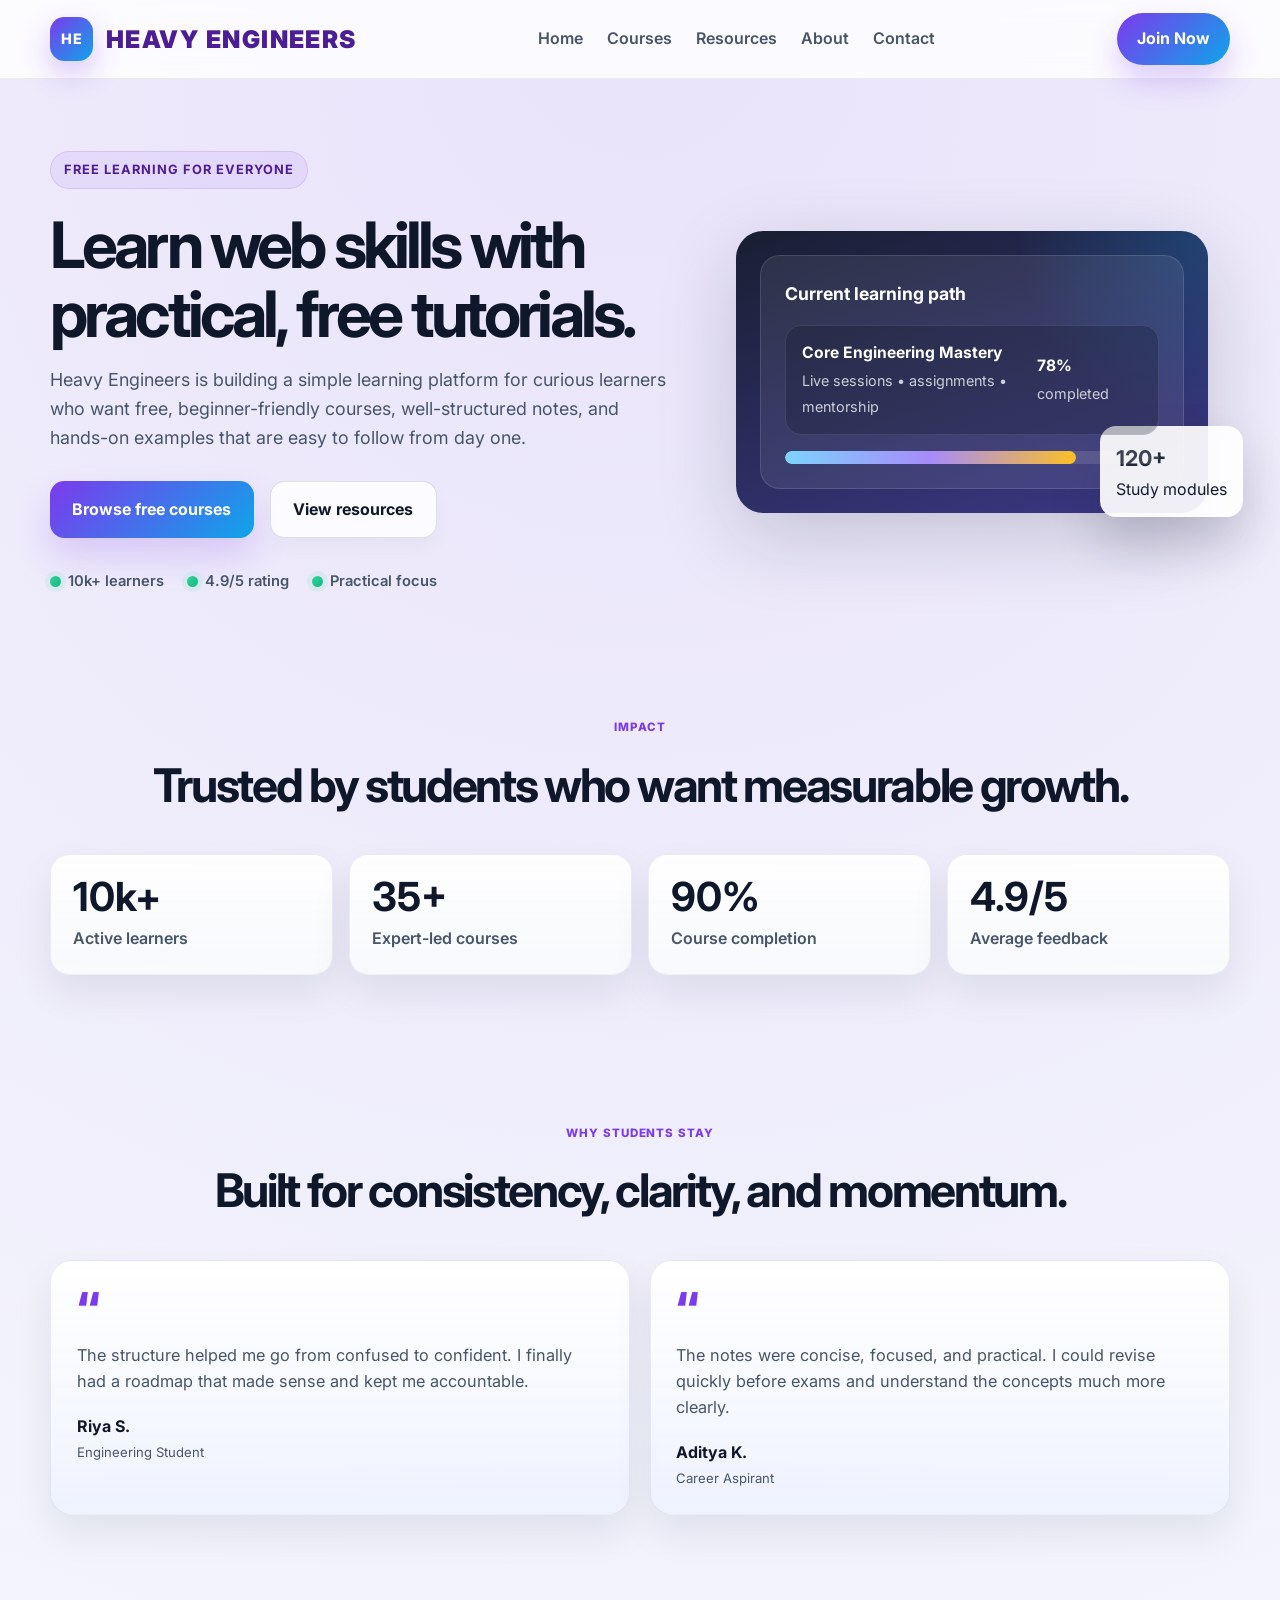
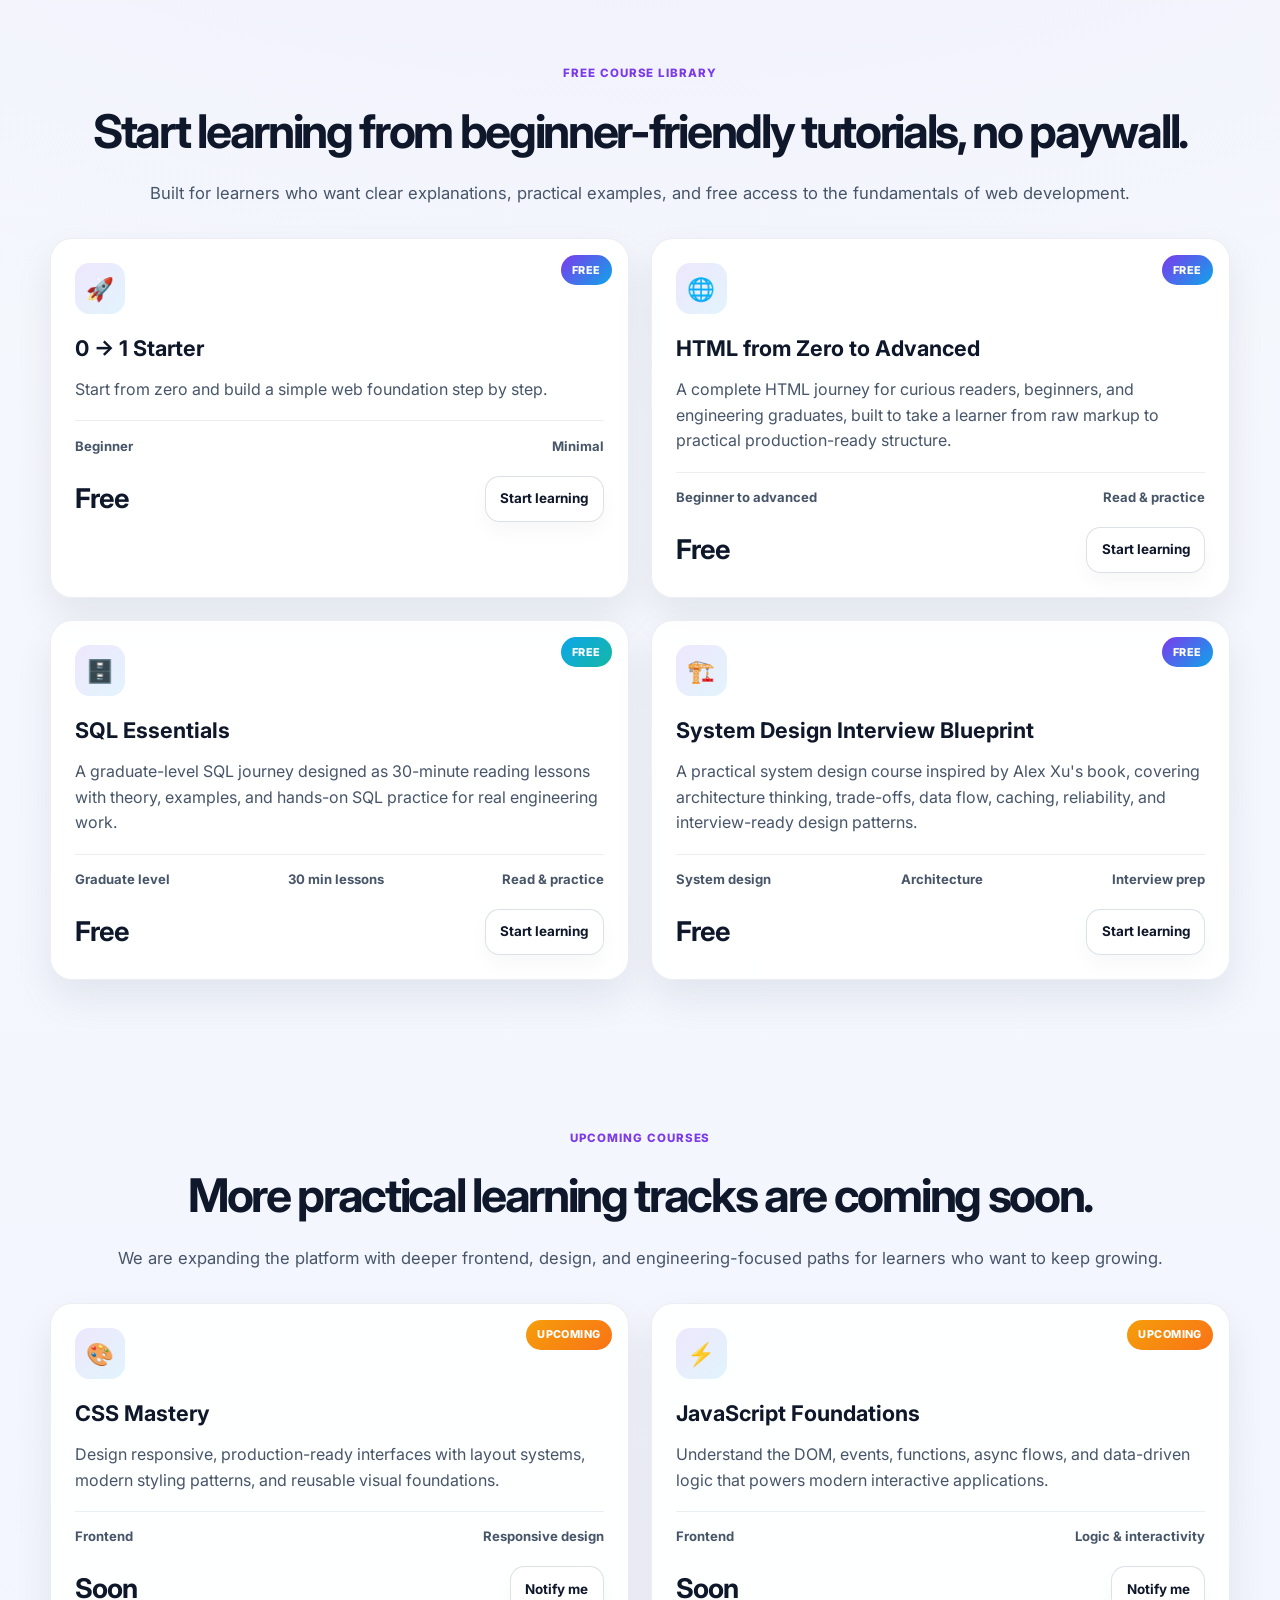
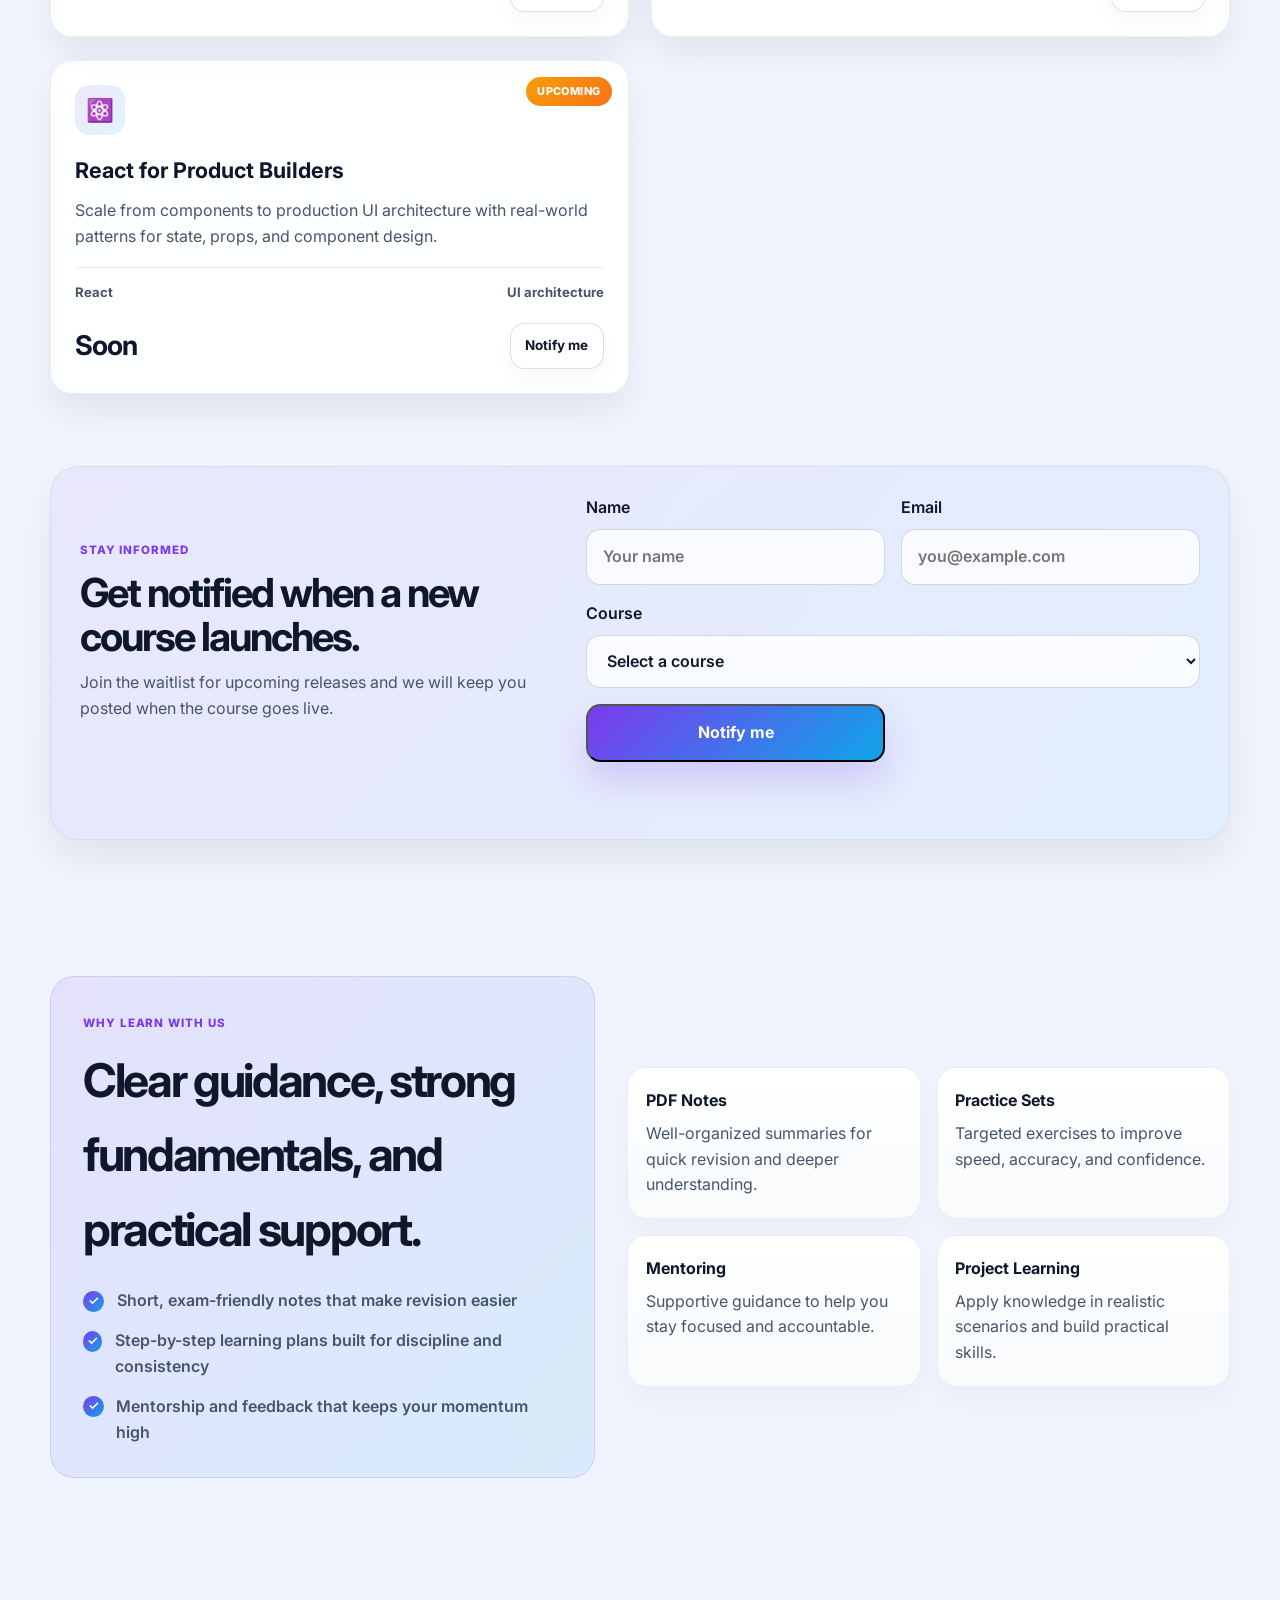
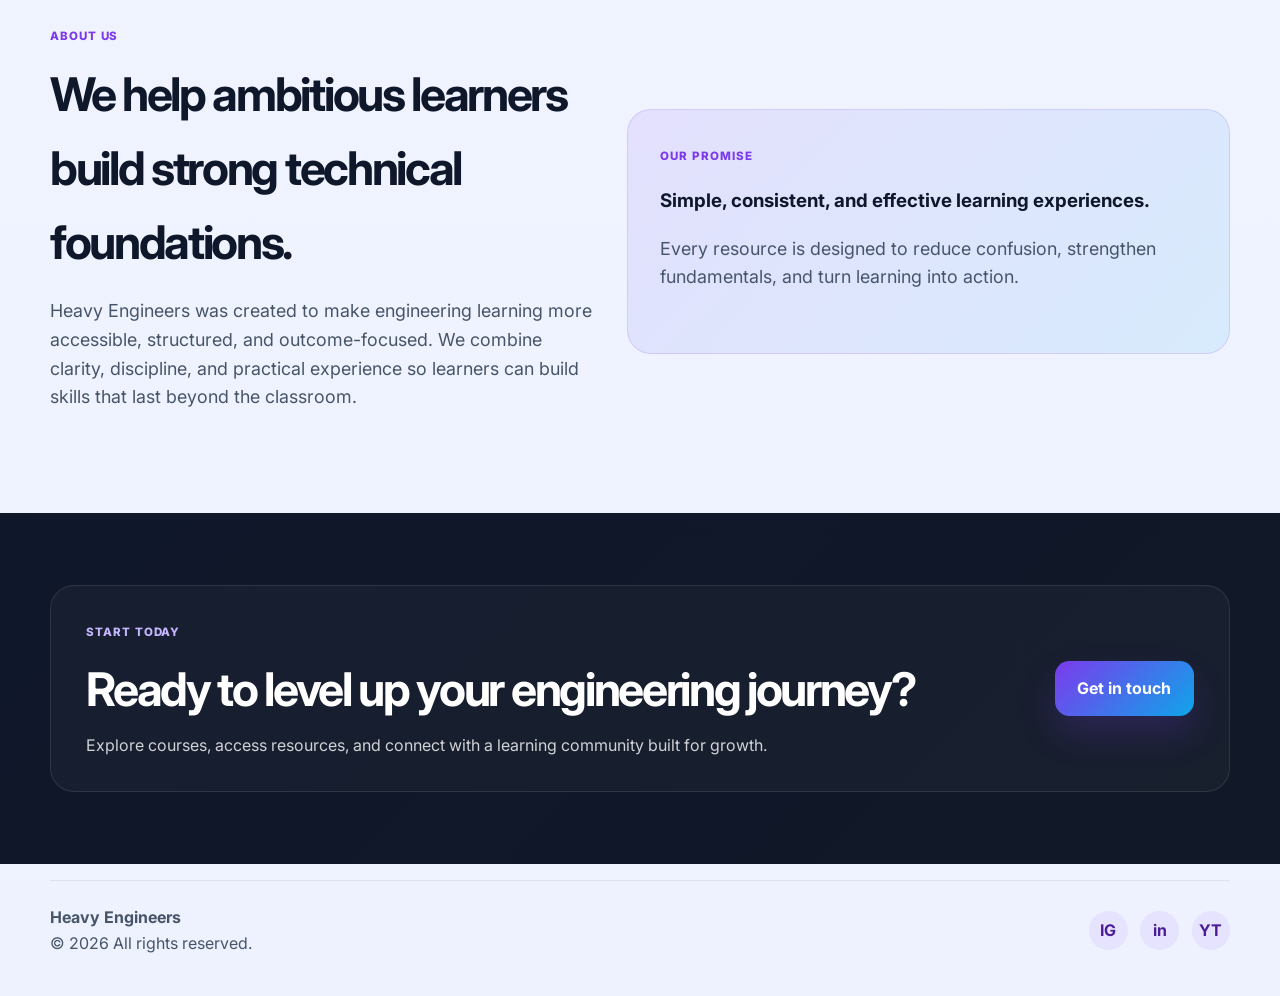
==== commit 704c8490: "Improve homepage responsiveness and course polish Co-authored-by: Copilot <223556219+Copilot@users.n" ====
--- a/index.html
+++ b/index.html
@@ -235,7 +235,6 @@
                   <option value="CSS Mastery">CSS Mastery</option>
                   <option value="JavaScript Foundations">JavaScript Foundations</option>
                   <option value="React for Product Builders">React for Product Builders</option>
-                  <option value="System Design Interview Blueprint">System Design Interview Blueprint</option>
                 </select>
               </label>
               <button type="submit" class="primary-btn">Notify me</button>
--- a/styles.css
+++ b/styles.css
@@ -481,8 +481,8 @@
 
 .cards {
   display: grid;
-  grid-template-columns: repeat(auto-fit, minmax(240px, 1fr));
-  gap: 1.3rem;
+  grid-template-columns: repeat(2, minmax(0, 1fr));
+  gap: 1.4rem;
 }
 
 .feature-courses {
@@ -578,10 +578,10 @@
 
 .notify-card {
   display: grid;
-  grid-template-columns: minmax(0, 1.2fr) minmax(0, 1.5fr);
+  grid-template-columns: minmax(0, 1.1fr) minmax(0, 1.4fr);
   gap: 1.5rem;
   align-items: center;
-  background: linear-gradient(135deg, rgba(124, 58, 237, 0.06), rgba(14, 165, 233, 0.06));
+  background: linear-gradient(135deg, rgba(124, 58, 237, 0.07), rgba(14, 165, 233, 0.07));
   border: 1px solid rgba(148, 163, 184, 0.18);
   border-radius: 1.8rem;
   padding: 1.8rem;
@@ -1078,7 +1078,7 @@
   background: linear-gradient(180deg, rgba(255, 255, 255, 0.96), rgba(248, 250, 252, 0.96));
   border: 1px solid rgba(148, 163, 184, 0.17);
   border-radius: 1.2rem;
-  padding: 1.2rem 1rem;
+  padding: 1.25rem 1.1rem;
   box-shadow: 0 12px 24px rgba(15, 23, 42, 0.03);
   transition: transform 0.2s ease, box-shadow 0.2s ease;
 }
@@ -1252,14 +1252,37 @@
   color: var(--text-soft);
 }
 
-@media (max-width: 900px) {
+@media (max-width: 1100px) {
   .hero-grid,
   .split,
-  .metrics,
-  .testimonial-grid,
   .contact-grid,
   .info-grid {
     grid-template-columns: 1fr;
+  }
+
+  .hero-visual {
+    max-width: 640px;
+    width: 100%;
+    margin: 0 auto;
+  }
+
+  .notify-card {
+    grid-template-columns: 1fr;
+  }
+}
+
+@media (max-width: 900px) {
+  .cards,
+  .feature-courses,
+  .testimonial-grid {
+    grid-template-columns: 1fr;
+  }
+
+  .metrics {
+    grid-template-columns: repeat(2, minmax(0, 1fr));
+  }
+  .metrics {
+    grid-template-columns: repeat(2, minmax(0, 1fr));
   }
 
   .feature-list {
@@ -1306,22 +1329,140 @@
   }
 }
 
-@media (max-width: 600px) {
+@media (max-width: 760px) {
+  .topbar {
+    background: rgba(255, 255, 255, 0.92);
+  }
+
+  .nav {
+    min-height: 70px;
+    gap: 0.75rem;
+  }
+
+  .brand-word {
+    font-size: 0.95rem;
+  }
+
   .hero {
-    padding-top: 3.2rem;
-  }
-
-  .section-head {
-    text-align: left;
-  }
-
-  .cta-box {
-    padding: 1.4rem;
+    padding: 3rem 0 2rem;
+  }
+
+  .hero-grid {
+    gap: 1.4rem;
+  }
+
+  .hero-copy {
+    font-size: 1rem;
+    margin-bottom: 1.4rem;
+  }
+
+  .hero-actions {
+    flex-direction: column;
+    align-items: stretch;
+    gap: 0.75rem;
+  }
+
+  .primary-btn,
+  .secondary-btn,
+  .nav-cta {
+    width: 100%;
+    justify-content: center;
+  }
+
+  .trust-row {
+    display: grid;
+    grid-template-columns: 1fr;
+    gap: 0.7rem;
+  }
+
+  .trust-pill {
+    width: 100%;
+    justify-content: flex-start;
+  }
+
+  .hero-visual {
+    padding: 0.5rem 0;
+  }
+
+  .panel-content {
+    padding: 1rem;
   }
 
   .float-card {
     position: static;
     margin-top: 1rem;
+    width: fit-content;
+  }
+
+  .section-head {
+    text-align: left;
+  }
+
+  .section-head p {
+    font-size: 0.96rem;
+  }
+
+  .metrics,
+  .testimonial-grid,
+  .cards,
+  .feature-courses,
+  .notify-form {
+    grid-template-columns: 1fr;
+  }
+
+  .course-card,
+  .quote-card,
+  .metric,
+  .card {
+    border-radius: 1.15rem;
+  }
+
+  .course-price-row {
+    align-items: flex-start;
+    flex-direction: column;
+  }
+
+  .course-price-row strong {
+    font-size: 1.45rem;
+  }
+
+  .notify-card {
+    padding: 1.2rem;
+  }
+
+  .notify-form button {
+    width: 100%;
+  }
+
+  .cta-box {
+    padding: 1.4rem;
+  }
+}
+
+@media (max-width: 600px) {
+  h1 {
+    font-size: clamp(2.2rem, 11vw, 3.1rem);
+  }
+
+  .hero {
+    padding-top: 3rem;
+  }
+
+  .kicker {
+    font-size: 0.7rem;
+    letter-spacing: 0.06em;
+  }
+
+  .course-badge {
+    top: 0.8rem;
+    right: 0.8rem;
+    font-size: 0.62rem;
+  }
+
+  .icon-box {
+    width: 2.7rem;
+    height: 2.7rem;
+    font-size: 1.2rem;
   }
 
   .course-sidebar,
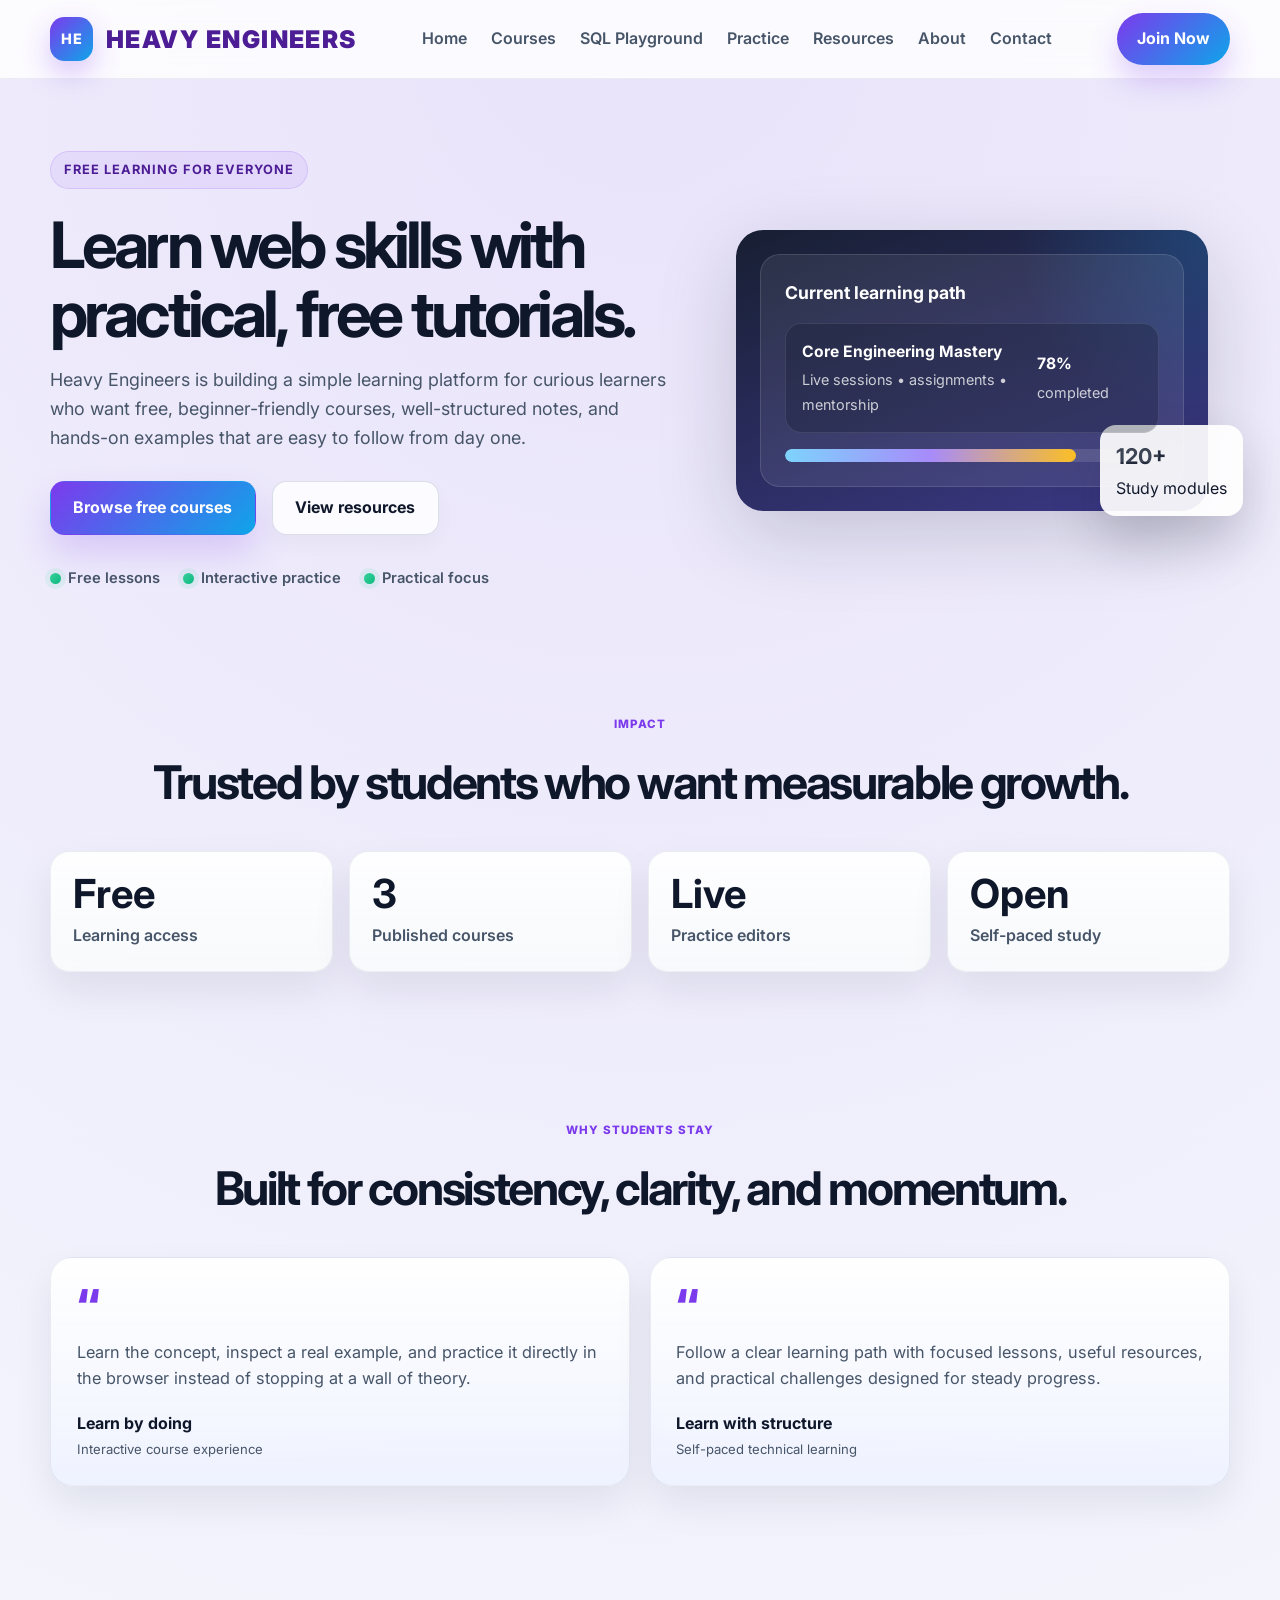
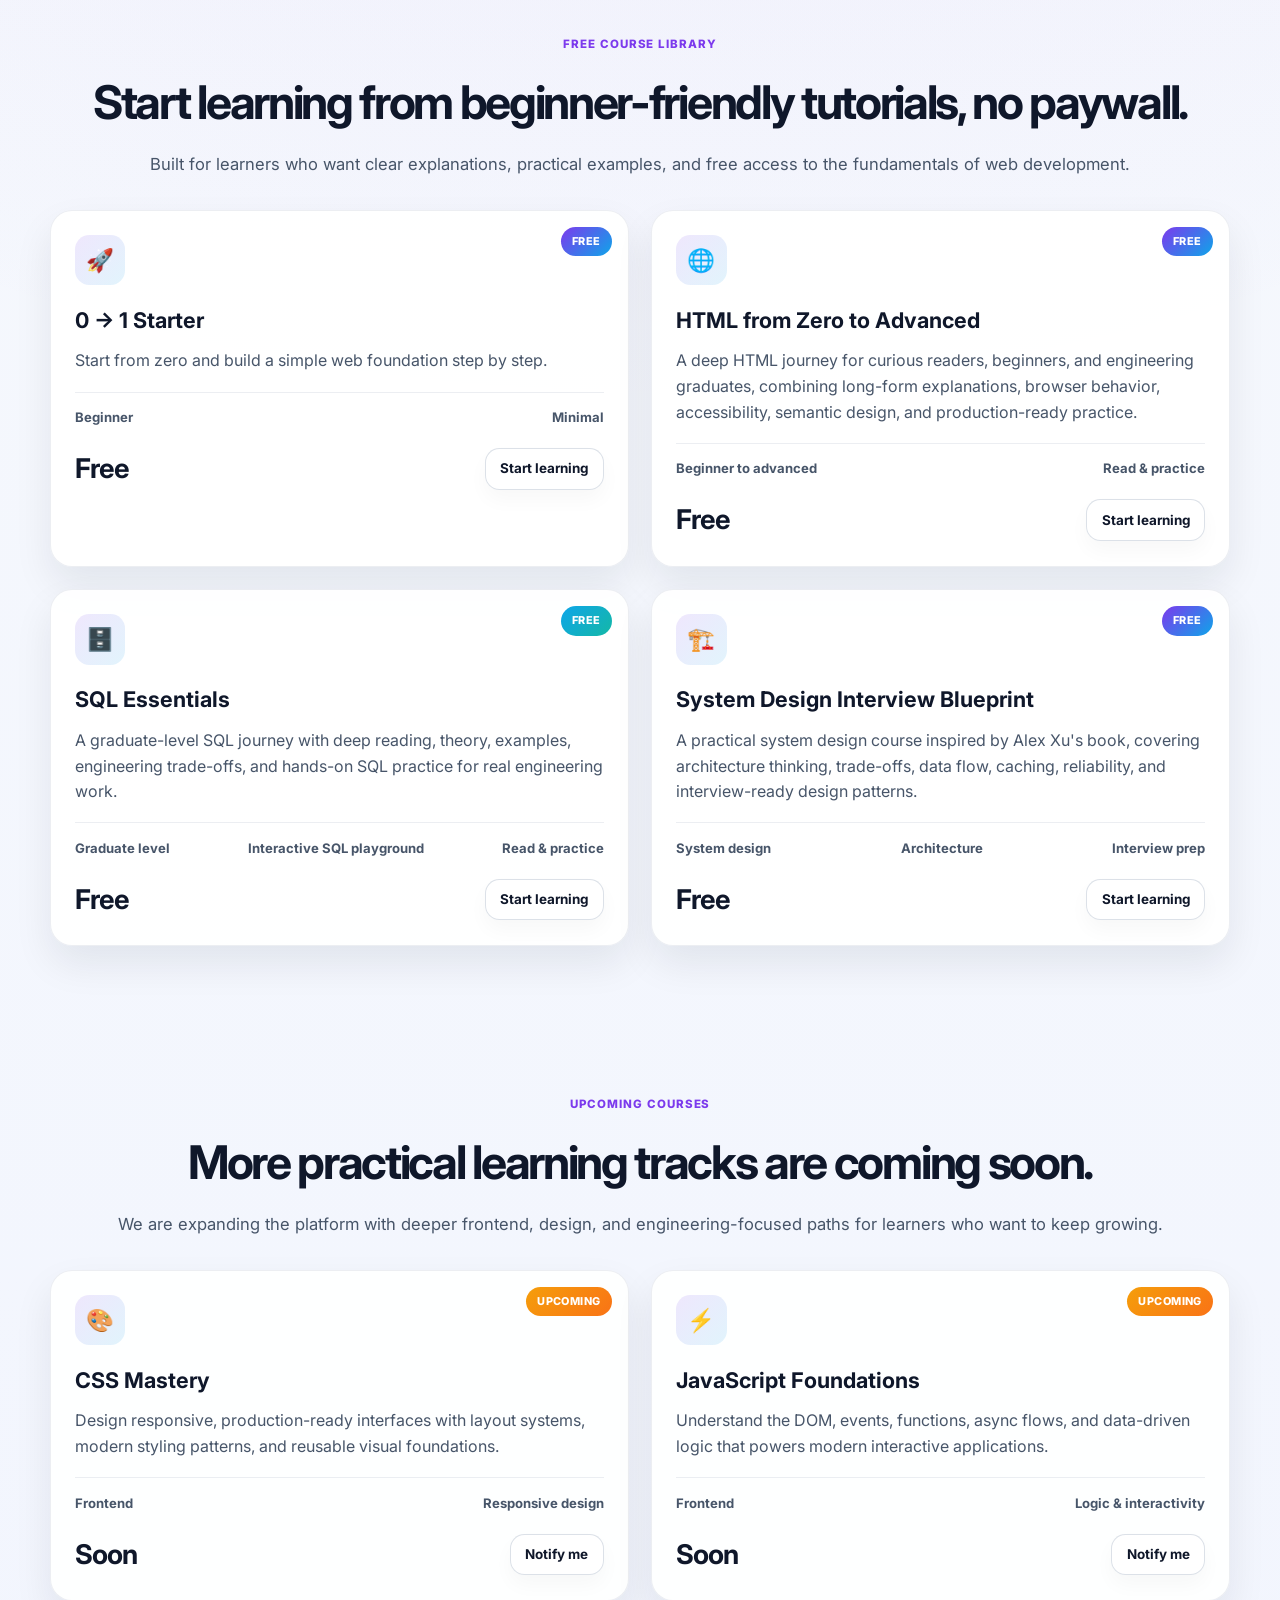
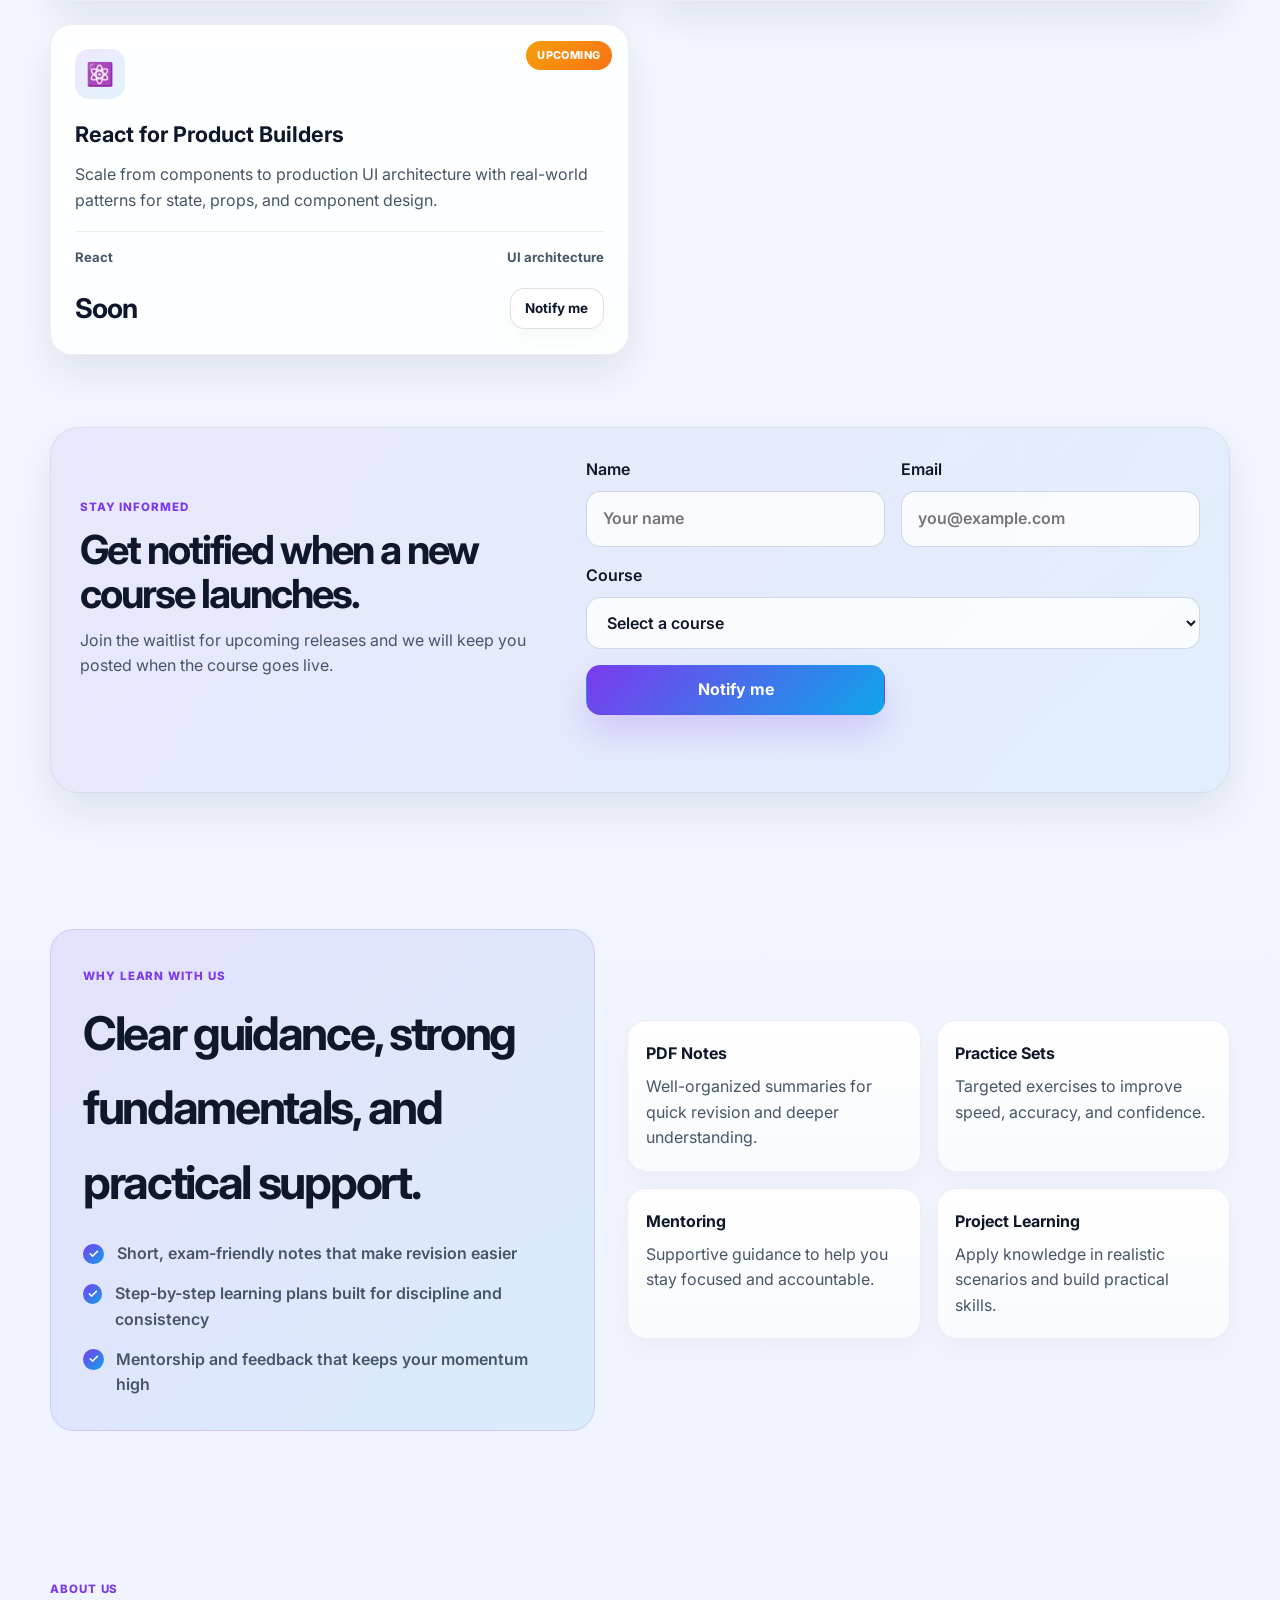
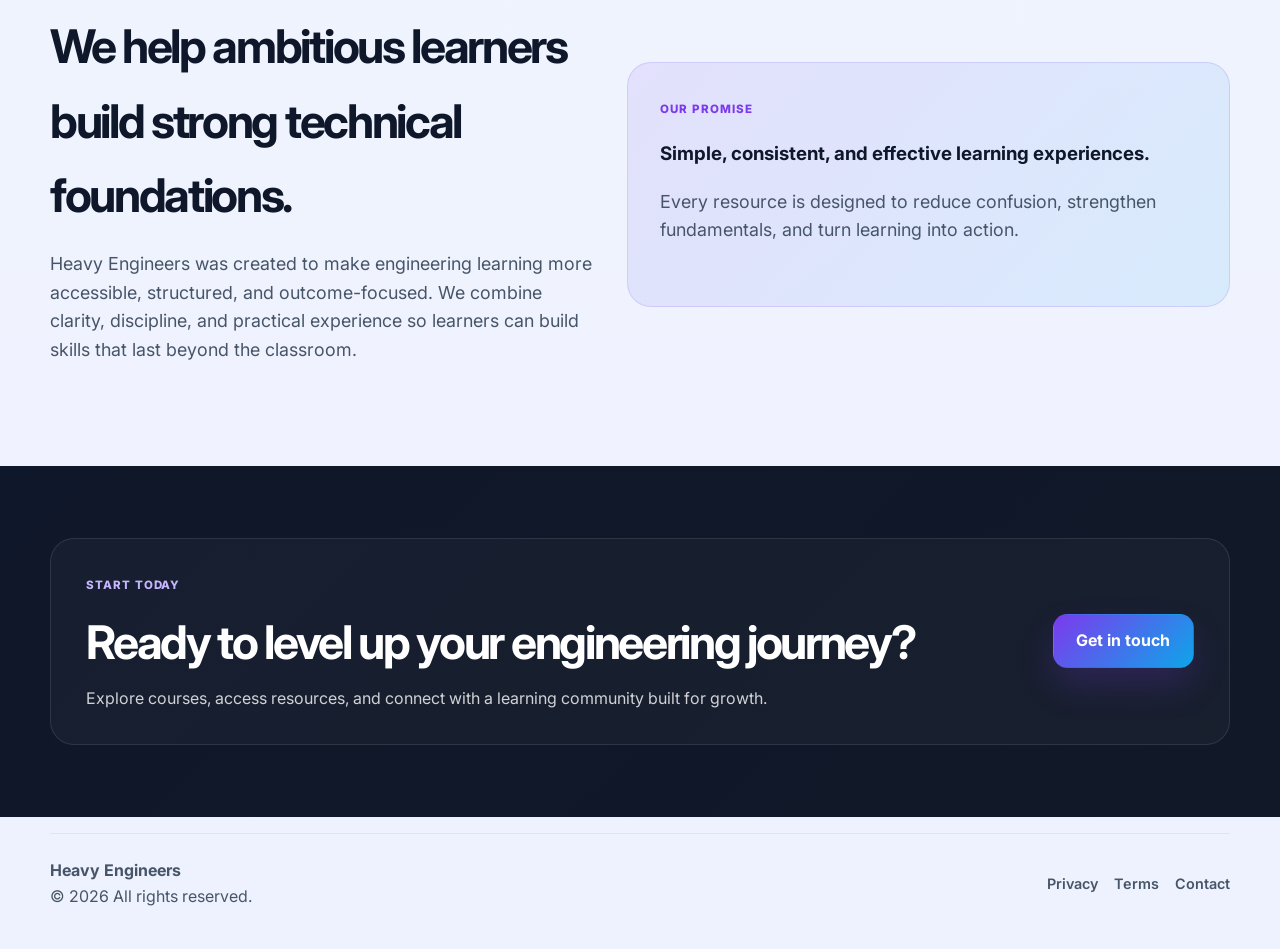
==== commit 30734262: "Build interactive SQL and HTML learning platform Add rich course content, browser-based SQL and HTML" ====
--- a/index.html
+++ b/index.html
@@ -43,7 +43,7 @@
     />
     <script async src="https://pagead2.googlesyndication.com/pagead/js/adsbygoogle.js?client=ca-pub-5250790497940859"
       crossorigin="anonymous"></script>
-    <link rel="stylesheet" href="styles.css?v=2" />
+    <link rel="stylesheet" href="styles.css?v=10" />
   </head>
   <body>
     <header class="topbar">
@@ -60,6 +60,8 @@
         <nav class="nav-links" aria-label="Main navigation">
           <a href="index.html">Home</a>
           <a href="courses.html">Courses</a>
+          <a href="sql-playground.html">SQL Playground</a>
+          <a href="practice.html">Practice</a>
           <a href="notes.html">Resources</a>
           <a href="about.html">About</a>
           <a href="contact.html">Contact</a>
@@ -87,8 +89,8 @@
             </div>
 
             <div class="trust-row" aria-label="Trust indicators">
-              <span class="trust-pill"><span class="trust-dot"></span> 10k+ learners</span>
-              <span class="trust-pill"><span class="trust-dot"></span> 4.9/5 rating</span>
+              <span class="trust-pill"><span class="trust-dot"></span> Free lessons</span>
+              <span class="trust-pill"><span class="trust-dot"></span> Interactive practice</span>
               <span class="trust-pill"><span class="trust-dot"></span> Practical focus</span>
             </div>
           </div>
@@ -132,20 +134,20 @@
 
           <div class="metrics">
             <div class="metric">
-              <strong>10k+</strong>
-              <span>Active learners</span>
+              <strong>Free</strong>
+              <span>Learning access</span>
             </div>
             <div class="metric">
-              <strong>35+</strong>
-              <span>Expert-led courses</span>
+              <strong>3</strong>
+              <span>Published courses</span>
             </div>
             <div class="metric">
-              <strong>90%</strong>
-              <span>Course completion</span>
+              <strong>Live</strong>
+              <span>Practice editors</span>
             </div>
             <div class="metric">
-              <strong>4.9/5</strong>
-              <span>Average feedback</span>
+              <strong>Open</strong>
+              <span>Self-paced study</span>
             </div>
           </div>
         </div>
@@ -162,24 +164,24 @@
             <article class="quote-card">
               <div class="quote-mark">“</div>
               <p>
-                The structure helped me go from confused to confident. I finally had a roadmap
-                that made sense and kept me accountable.
+                Learn the concept, inspect a real example, and practice it directly in the browser
+                instead of stopping at a wall of theory.
               </p>
               <div class="quote-author">
-                <strong>Riya S.</strong>
-                <span>Engineering Student</span>
+                <strong>Learn by doing</strong>
+                <span>Interactive course experience</span>
               </div>
             </article>
 
             <article class="quote-card">
               <div class="quote-mark">“</div>
               <p>
-                The notes were concise, focused, and practical. I could revise quickly before
-                exams and understand the concepts much more clearly.
+                Follow a clear learning path with focused lessons, useful resources, and practical
+                challenges designed for steady progress.
               </p>
               <div class="quote-author">
-                <strong>Aditya K.</strong>
-                <span>Career Aspirant</span>
+                <strong>Learn with structure</strong>
+                <span>Self-paced technical learning</span>
               </div>
             </article>
           </div>
@@ -321,10 +323,10 @@
           <div>© <span id="year"></span> All rights reserved.</div>
         </div>
 
-        <div class="socials" aria-label="Social links">
-          <a href="#" aria-label="Instagram">IG</a>
-          <a href="#" aria-label="LinkedIn">in</a>
-          <a href="#" aria-label="YouTube">YT</a>
+        <div class="footer-links">
+          <a href="privacy.html">Privacy</a>
+          <a href="terms.html">Terms</a>
+          <a href="contact.html">Contact</a>
         </div>
       </div>
     </footer>
--- a/styles.css
+++ b/styles.css
@@ -19,6 +19,419 @@
   --max-width: 1180px;
 }
 
+.code-input::placeholder {
+  color: #64748b;
+}
+
+.editor-expanded {
+  position: fixed;
+  z-index: 1000;
+  inset: 1rem;
+  margin: 0;
+  display: flex;
+  flex-direction: column;
+  border-radius: 1rem;
+  box-shadow: 0 30px 80px rgba(2, 6, 23, 0.45);
+}
+
+.editor-expanded .code-editor {
+  flex: 1;
+  min-height: 0;
+}
+
+.editor-expanded .sql-output,
+.editor-expanded #htmlPreview,
+.editor-expanded iframe[id^="htmlPreview-"] {
+  max-height: 32vh;
+  min-height: 160px;
+}
+
+.editor-modal-open::after {
+  content: "";
+  position: fixed;
+  z-index: 999;
+  inset: 0;
+  background: rgba(2, 6, 23, 0.55);
+}
+
+.playground-intro-grid {
+  display: grid;
+  grid-template-columns: 1.4fr 1fr;
+  gap: 1rem;
+}
+
+.practice-toolbar {
+  display: flex;
+  flex-wrap: wrap;
+  gap: 0.65rem;
+  margin-bottom: 1rem;
+  padding: 0.35rem;
+  border: 1px solid rgba(148, 163, 184, 0.2);
+  border-radius: 0.9rem;
+  background: #f8fafc;
+  width: fit-content;
+}
+
+.practice-progress-card {
+  display: grid;
+  gap: 0.7rem;
+  margin-bottom: 0.75rem;
+  padding: 1rem 1.1rem;
+  border: 1px solid rgba(14, 165, 233, 0.2);
+  border-radius: 1rem;
+  background: linear-gradient(135deg, rgba(14, 165, 233, 0.08), rgba(124, 58, 237, 0.06));
+}
+
+.practice-progress-card > div:first-child {
+  display: flex;
+  align-items: center;
+  justify-content: space-between;
+  gap: 1rem;
+}
+
+.practice-progress-card strong {
+  color: var(--text);
+  font-size: 0.9rem;
+}
+
+.practice-progress-card small {
+  color: var(--text-soft);
+}
+
+.practice-progress-track {
+  height: 0.55rem;
+  overflow: hidden;
+  border-radius: 999px;
+  background: rgba(148, 163, 184, 0.22);
+}
+
+.practice-progress-track span {
+  display: block;
+  width: 0;
+  height: 100%;
+  border-radius: inherit;
+  background: linear-gradient(90deg, #0ea5e9, #7c3aed);
+  transition: width 0.25s ease;
+}
+
+.practice-difficulty-bar {
+  display: flex;
+  align-items: center;
+  flex-wrap: wrap;
+  gap: 0.45rem;
+  margin-bottom: 1rem;
+  color: var(--text-soft);
+  font-size: 0.78rem;
+  font-weight: 800;
+}
+
+.practice-difficulty {
+  border: 1px solid rgba(148, 163, 184, 0.22);
+  border-radius: 999px;
+  padding: 0.35rem 0.65rem;
+  background: #fff;
+  color: var(--text-soft);
+  font: inherit;
+  font-size: 0.72rem;
+  cursor: pointer;
+}
+
+.practice-difficulty.active {
+  border-color: var(--primary);
+  background: rgba(124, 58, 237, 0.09);
+  color: var(--primary-dark);
+}
+
+.practice-filter {
+  border: 0;
+  border-radius: 0.65rem;
+  padding: 0.7rem 1rem;
+  background: transparent;
+  color: var(--text-soft);
+  font: inherit;
+  font-size: 0.84rem;
+  font-weight: 800;
+  cursor: pointer;
+}
+
+.practice-filter.active {
+  background: var(--primary);
+  color: #fff;
+  box-shadow: 0 8px 16px rgba(124, 58, 237, 0.2);
+}
+
+.practice-filter span {
+  display: inline-grid;
+  place-items: center;
+  min-width: 1.4rem;
+  height: 1.4rem;
+  margin-left: 0.3rem;
+  border-radius: 999px;
+  background: rgba(124, 58, 237, 0.1);
+  color: var(--primary-dark);
+  font-size: 0.7rem;
+}
+
+.practice-filter.active span {
+  background: rgba(255, 255, 255, 0.2);
+  color: #fff;
+}
+
+.practice-layout {
+  display: grid;
+  grid-template-columns: minmax(220px, 0.35fr) minmax(0, 1fr);
+  gap: 1rem;
+  align-items: start;
+}
+
+.practice-list,
+.practice-workspace {
+  border: 1px solid rgba(148, 163, 184, 0.18);
+  border-radius: 1.2rem;
+  background: rgba(255, 255, 255, 0.94);
+  box-shadow: var(--shadow-soft);
+}
+
+.practice-list {
+  overflow: hidden;
+  position: sticky;
+  top: 1rem;
+}
+
+.practice-list-heading {
+  display: flex;
+  justify-content: space-between;
+  gap: 0.5rem;
+  padding: 1rem;
+  background: linear-gradient(135deg, #0f172a, #312e81);
+  color: #fff;
+  font-size: 0.84rem;
+}
+
+.practice-list-heading strong {
+  color: #c4b5fd;
+}
+
+.practice-problem {
+  display: flex;
+  align-items: center;
+  gap: 0.75rem;
+  width: 100%;
+  padding: 0.9rem 1rem;
+  border: 0;
+  border-bottom: 1px solid rgba(148, 163, 184, 0.14);
+  background: #fff;
+  color: var(--text);
+  text-align: left;
+  cursor: pointer;
+}
+
+.practice-problem:hover,
+.practice-problem.active {
+  background: rgba(124, 58, 237, 0.07);
+}
+
+.practice-problem-number {
+  display: grid;
+  flex: 0 0 1.8rem;
+  place-items: center;
+  width: 1.8rem;
+  height: 1.8rem;
+  border: 1px solid rgba(148, 163, 184, 0.24);
+  border-radius: 0.5rem;
+  color: var(--text-soft);
+  font-size: 0.75rem;
+  font-weight: 900;
+}
+
+.practice-problem.active .practice-problem-number {
+  background: var(--primary);
+  border-color: var(--primary);
+  color: #fff;
+}
+
+.practice-problem.is-solved {
+  background: rgba(16, 185, 129, 0.04);
+}
+
+.practice-problem.is-solved .practice-problem-number {
+  border-color: rgba(16, 185, 129, 0.4);
+  color: #047857;
+}
+
+.practice-solved-mark {
+  margin-left: auto;
+  color: #059669;
+  font-size: 1rem;
+  font-weight: 900;
+}
+
+.practice-problem-copy {
+  display: grid;
+  gap: 0.25rem;
+  min-width: 0;
+}
+
+.practice-problem strong {
+  font-size: 0.86rem;
+  overflow: hidden;
+  text-overflow: ellipsis;
+  white-space: nowrap;
+}
+
+.practice-type {
+  color: var(--primary);
+  font-size: 0.65rem;
+  font-weight: 900;
+  letter-spacing: 0.08em;
+}
+
+.practice-problem small,
+.difficulty-pill {
+  width: fit-content;
+  font-size: 0.7rem;
+  font-weight: 800;
+}
+
+.difficulty-easy { color: #047857; }
+.difficulty-medium { color: #b45309; }
+.difficulty-hard { color: #b91c1c; }
+
+.practice-workspace {
+  min-width: 0;
+  padding: 1.3rem;
+}
+
+.practice-problem-header {
+  display: flex;
+  align-items: start;
+  justify-content: space-between;
+  gap: 1rem;
+}
+
+.practice-header-meta {
+  display: grid;
+  justify-items: end;
+  gap: 0.55rem;
+}
+
+.practice-verdict,
+.practice-check-output {
+  display: flex;
+  align-items: center;
+  gap: 0.55rem;
+  width: fit-content;
+  padding: 0.5rem 0.7rem;
+  border: 1px solid rgba(148, 163, 184, 0.24);
+  border-radius: 0.65rem;
+  background: #f8fafc;
+  color: var(--text-soft);
+  font-size: 0.72rem;
+}
+
+.practice-verdict strong,
+.practice-check-output strong {
+  font-size: 0.75rem;
+  letter-spacing: 0.06em;
+}
+
+.verdict-idle {
+  color: #64748b;
+}
+
+.verdict-pass {
+  border-color: rgba(16, 185, 129, 0.3);
+  background: rgba(16, 185, 129, 0.1);
+  color: #047857;
+}
+
+.verdict-fail {
+  border-color: rgba(239, 68, 68, 0.3);
+  background: rgba(239, 68, 68, 0.08);
+  color: #b91c1c;
+}
+
+.practice-check-output {
+  margin-top: 0.8rem;
+}
+
+.practice-check-output span {
+  color: inherit;
+}
+
+.practice-problem-header h2 {
+  margin: 0.35rem 0 0;
+}
+
+.difficulty-pill {
+  padding: 0.45rem 0.7rem;
+  border-radius: 999px;
+  background: rgba(124, 58, 237, 0.08);
+}
+
+.practice-prompt {
+  max-width: 75ch;
+  margin: 1.1rem 0;
+  color: var(--text-soft);
+  font-size: 1.02rem;
+  line-height: 1.8;
+}
+
+.practice-step-nav {
+  display: flex;
+  align-items: center;
+  justify-content: space-between;
+  gap: 0.8rem;
+  margin: 1.1rem 0;
+  padding: 0.7rem;
+  border: 1px solid rgba(148, 163, 184, 0.16);
+  border-radius: 0.8rem;
+  background: #f8fafc;
+  color: var(--text-soft);
+  font-size: 0.78rem;
+  text-align: center;
+}
+
+.practice-step-nav button:disabled {
+  cursor: not-allowed;
+  opacity: 0.45;
+}
+
+
+.practice-hints {
+  margin: 1rem 0;
+  padding: 0.8rem 1rem;
+  border: 1px dashed rgba(124, 58, 237, 0.3);
+  border-radius: 0.8rem;
+  color: var(--text-soft);
+}
+
+.practice-hints summary {
+  cursor: pointer;
+  color: var(--primary);
+  font-weight: 800;
+}
+
+.practice-hints ul,
+.practice-requirements ul {
+  margin-bottom: 0;
+  padding-left: 1.2rem;
+  line-height: 1.8;
+}
+
+.practice-requirements {
+  margin-top: 1rem;
+  padding: 1rem;
+  border: 1px solid rgba(14, 165, 233, 0.2);
+  border-radius: 0.8rem;
+  background: rgba(14, 165, 233, 0.06);
+  color: var(--text-soft);
+}
+
+.practice-requirements strong {
+  color: var(--text);
+}
+
 * {
   box-sizing: border-box;
 }
@@ -229,14 +642,37 @@
 
 .primary-btn,
 .secondary-btn {
+  position: relative;
+  isolation: isolate;
+  overflow: hidden;
   display: inline-flex;
   align-items: center;
   justify-content: center;
+  gap: 0.45rem;
   min-height: 3.35rem;
   padding: 0.9rem 1.4rem;
+  border: 1px solid transparent;
   border-radius: 0.9rem;
+  cursor: pointer;
   font-weight: 700;
-  transition: transform 0.2s ease, box-shadow 0.2s ease, filter 0.2s ease;
+  line-height: 1.1;
+  transition: transform 0.2s ease, box-shadow 0.2s ease, filter 0.2s ease, border-color 0.2s ease, background 0.2s ease;
+}
+
+.primary-btn::after,
+.secondary-btn::after {
+  position: absolute;
+  z-index: -1;
+  inset: 0;
+  content: "";
+  background: linear-gradient(110deg, transparent 25%, rgba(255, 255, 255, 0.28) 48%, transparent 70%);
+  transform: translateX(-125%);
+  transition: transform 0.55s ease;
+}
+
+.primary-btn:hover::after,
+.secondary-btn:hover::after {
+  transform: translateX(125%);
 }
 
 .primary-btn {
@@ -247,7 +683,7 @@
 
 .secondary-btn {
   background: rgba(255, 255, 255, 0.82);
-  border: 1px solid rgba(148, 163, 184, 0.33);
+  border-color: rgba(148, 163, 184, 0.33);
   color: var(--text);
   box-shadow: 0 10px 20px rgba(15, 23, 42, 0.03);
 }
@@ -258,6 +694,31 @@
   transform: translateY(-2px);
   filter: saturate(1.06);
   box-shadow: 0 22px 38px rgba(124, 58, 237, 0.2);
+}
+
+.primary-btn:active,
+.secondary-btn:active,
+.nav-cta:active {
+  transform: translateY(1px) scale(0.98);
+  box-shadow: 0 8px 16px rgba(15, 23, 42, 0.12);
+}
+
+.primary-btn:focus-visible,
+.secondary-btn:focus-visible,
+.nav-cta:focus-visible,
+button:focus-visible {
+  outline: 3px solid rgba(14, 165, 233, 0.38);
+  outline-offset: 3px;
+}
+
+.primary-btn:disabled,
+.secondary-btn:disabled,
+.nav-cta[aria-disabled="true"] {
+  cursor: not-allowed;
+  filter: grayscale(0.25);
+  opacity: 0.52;
+  pointer-events: none;
+  transform: none;
 }
 
 .trust-row {
@@ -553,6 +1014,13 @@
   font-weight: 700;
 }
 
+.editor-header > div:last-child {
+  display: flex;
+  flex-wrap: wrap;
+  justify-content: flex-end;
+  gap: 0.55rem;
+}
+
 .course-price-row {
   display: flex;
   align-items: center;
@@ -809,6 +1277,242 @@
   color: var(--text-soft);
   line-height: 1.9;
   margin-top: 1rem;
+  max-width: 74ch;
+}
+
+.lesson-body:first-of-type::first-letter {
+  float: left;
+  margin: 0.15rem 0.5rem 0 0;
+  color: var(--primary);
+  font-size: 3.3rem;
+  font-weight: 900;
+  line-height: 0.8;
+}
+
+.lesson-pullquote {
+  max-width: 70ch;
+  margin: 1.7rem 0;
+  padding: 1.2rem 1.4rem;
+  border-left: 5px solid #0ea5e9;
+  border-radius: 0 1rem 1rem 0;
+  background: linear-gradient(135deg, rgba(14, 165, 233, 0.1), rgba(124, 58, 237, 0.07));
+  color: var(--text);
+  font-size: 1.2rem;
+  font-weight: 700;
+  line-height: 1.7;
+}
+
+.reading-note {
+  display: grid;
+  gap: 0.35rem;
+  max-width: 74ch;
+  margin: 1.4rem 0;
+  padding: 0.9rem 1.1rem;
+  border: 1px dashed rgba(124, 58, 237, 0.35);
+  border-radius: 0.85rem;
+  background: rgba(124, 58, 237, 0.04);
+}
+
+.reading-note span {
+  color: var(--primary);
+  font-size: 0.7rem;
+  font-weight: 900;
+  letter-spacing: 0.1em;
+  text-transform: uppercase;
+}
+
+.reading-note p {
+  margin: 0;
+  color: var(--text-soft);
+  line-height: 1.75;
+}
+
+.expert-reading {
+  margin: 2rem 0;
+  padding: 1.5rem;
+  border: 1px solid rgba(124, 58, 237, 0.18);
+  border-radius: 1.25rem;
+  background:
+    radial-gradient(circle at 100% 0, rgba(14, 165, 233, 0.1), transparent 35%),
+    linear-gradient(135deg, rgba(124, 58, 237, 0.06), rgba(248, 250, 252, 0.94));
+}
+
+.expert-reading-heading {
+  max-width: 70ch;
+}
+
+.expert-reading-heading h3 {
+  margin: 0.35rem 0;
+  font-size: 1.35rem;
+}
+
+.expert-reading-heading p {
+  margin: 0;
+  color: var(--text-soft);
+  line-height: 1.8;
+}
+
+.expert-lens-grid {
+  display: grid;
+  grid-template-columns: repeat(3, minmax(0, 1fr));
+  gap: 0.85rem;
+  margin-top: 1.25rem;
+}
+
+.expert-lens {
+  position: relative;
+  min-height: 190px;
+  padding: 1.1rem;
+  border: 1px solid rgba(148, 163, 184, 0.2);
+  border-radius: 0.9rem;
+  background: rgba(255, 255, 255, 0.82);
+}
+
+.expert-lens-number {
+  display: inline-grid;
+  place-items: center;
+  width: 1.8rem;
+  height: 1.8rem;
+  border-radius: 50%;
+  background: var(--primary);
+  color: #fff;
+  font-size: 0.75rem;
+  font-weight: 900;
+}
+
+.expert-lens h4 {
+  margin: 0.75rem 0 0.45rem;
+}
+
+.expert-lens p {
+  margin: 0;
+  color: var(--text-soft);
+  font-size: 0.94rem;
+  line-height: 1.75;
+}
+
+.expert-questions {
+  margin-top: 1.2rem;
+  padding: 1rem 1.1rem;
+  border-radius: 0.85rem;
+  background: rgba(15, 23, 42, 0.92);
+  color: #e2e8f0;
+}
+
+.expert-questions strong {
+  color: #c4b5fd;
+}
+
+.expert-questions ul {
+  display: grid;
+  gap: 0.35rem;
+  margin: 0.65rem 0 0;
+  padding-left: 1.1rem;
+  line-height: 1.65;
+}
+
+.lesson-body strong,
+.lesson-card strong,
+.bullet-list strong,
+.lesson-callout strong,
+.takeaways-box strong {
+  color: var(--text);
+}
+
+.lesson-body em,
+.lesson-card em,
+.bullet-list em,
+.lesson-callout em,
+.takeaways-box em {
+  color: var(--primary-dark);
+}
+
+.lesson-body code,
+.lesson-card code,
+.bullet-list code,
+.lesson-callout code,
+.takeaways-box code {
+  padding: 0.12rem 0.35rem;
+  border-radius: 0.35rem;
+  background: rgba(124, 58, 237, 0.09);
+  color: var(--primary-dark);
+  font: 0.88em "SFMono-Regular", Consolas, monospace;
+}
+
+.lesson-body mark,
+.lesson-card mark,
+.bullet-list mark,
+.lesson-callout mark,
+.takeaways-box mark {
+  padding: 0.08rem 0.25rem;
+  border-radius: 0.25rem;
+  background: #fef08a;
+  color: #713f12;
+}
+
+.lesson-body a,
+.lesson-callout a,
+.takeaways-box a {
+  color: var(--primary);
+  font-weight: 700;
+}
+
+.lesson-callouts {
+  display: grid;
+  grid-template-columns: repeat(2, minmax(0, 1fr));
+  gap: 1rem;
+  margin: 1.5rem 0;
+}
+
+.lesson-callout,
+.takeaways-box {
+  border: 1px solid rgba(124, 58, 237, 0.16);
+  border-radius: 1rem;
+  padding: 1.1rem 1.2rem;
+  background: linear-gradient(135deg, rgba(124, 58, 237, 0.07), rgba(14, 165, 233, 0.06));
+}
+
+.lesson-callout-tip {
+  border-color: rgba(16, 185, 129, 0.2);
+  background: linear-gradient(135deg, rgba(16, 185, 129, 0.08), rgba(14, 165, 233, 0.05));
+}
+
+.lesson-callout-warning {
+  border-color: rgba(245, 158, 11, 0.25);
+  background: rgba(245, 158, 11, 0.08);
+}
+
+.callout-label {
+  color: var(--primary);
+  font-size: 0.68rem;
+  font-weight: 800;
+  letter-spacing: 0.1em;
+  text-transform: uppercase;
+}
+
+.lesson-callout h3,
+.takeaways-box h3 {
+  margin: 0.4rem 0;
+  font-size: 1rem;
+}
+
+.lesson-callout p {
+  margin: 0;
+  color: var(--text-soft);
+  line-height: 1.7;
+}
+
+.takeaways-box {
+  margin: 1.5rem 0;
+  border-color: rgba(14, 165, 233, 0.2);
+  background: rgba(14, 165, 233, 0.06);
+}
+
+.takeaways-box ul {
+  margin: 0.7rem 0 0;
+  padding-left: 1.2rem;
+  color: var(--text-soft);
+  line-height: 1.8;
 }
 
 .diagram-card,
@@ -845,6 +1549,64 @@
   margin-top: 1.5rem;
 }
 
+@media (max-width: 700px) {
+  .lesson-callouts {
+    grid-template-columns: 1fr;
+  }
+
+  .expert-lens-grid {
+    grid-template-columns: 1fr;
+  }
+
+  .expert-lens {
+    min-height: auto;
+  }
+
+  .playground-intro-grid,
+  .practice-layout {
+    grid-template-columns: 1fr;
+  }
+
+  .practice-list {
+    position: static;
+  }
+
+  .practice-problem-header {
+    display: grid;
+  }
+
+  .practice-header-meta {
+    justify-items: start;
+  }
+
+  .practice-progress-card > div:first-child,
+  .practice-step-nav {
+    align-items: flex-start;
+    flex-direction: column;
+  }
+
+  .editor-header {
+    align-items: flex-start;
+    flex-direction: column;
+  }
+
+  .editor-header > div:last-child {
+    justify-content: flex-start;
+  }
+
+  .code-editor {
+    min-height: 300px;
+  }
+
+  .code-editor-html {
+    min-height: 340px;
+  }
+
+  .editor-expanded {
+    inset: 0.5rem;
+  }
+}
+
 .course-section {
   background: linear-gradient(180deg, rgba(255, 255, 255, 0.96), rgba(248, 250, 252, 0.94));
   border: 1px solid rgba(148, 163, 184, 0.18);
@@ -868,6 +1630,11 @@
   font-size: 1.08rem;
   color: var(--text-soft);
   max-width: 68ch;
+  line-height: 1.85;
+  padding: 1rem 1.1rem;
+  border-left: 4px solid var(--primary);
+  border-radius: 0 0.8rem 0.8rem 0;
+  background: linear-gradient(90deg, rgba(124, 58, 237, 0.08), transparent);
 }
 
 .lesson-grid {
@@ -906,6 +1673,32 @@
   border: 1px solid rgba(148, 163, 184, 0.18);
 }
 
+.syntax-sample {
+  white-space: pre;
+  tab-size: 2;
+}
+
+.syntax-sample .syntax-keyword {
+  color: #c4b5fd;
+}
+
+.syntax-sample .syntax-tag {
+  color: #7dd3fc;
+}
+
+.syntax-sample .syntax-string {
+  color: #86efac;
+}
+
+.syntax-sample .syntax-value,
+.syntax-sample .syntax-number {
+  color: #fcd34d;
+}
+
+.syntax-sample .syntax-comment {
+  color: #94a3b8;
+}
+
 .editor-panel {
   margin-top: 1.5rem;
   border: 1px solid rgba(148, 163, 184, 0.2);
@@ -926,27 +1719,196 @@
   font-weight: 700;
 }
 
+.editor-header > div:first-child {
+  display: grid;
+  gap: 0.2rem;
+}
+
+.editor-title-row {
+  display: inline-flex;
+  align-items: center;
+  flex-wrap: wrap;
+  gap: 0.45rem;
+}
+
+.editor-live-dot {
+  width: 0.52rem;
+  height: 0.52rem;
+  border-radius: 50%;
+  background: #34d399;
+  box-shadow: 0 0 0 0.22rem rgba(52, 211, 153, 0.13), 0 0 0.7rem rgba(52, 211, 153, 0.6);
+}
+
+.editor-language-badge {
+  display: inline-flex;
+  padding: 0.18rem 0.42rem;
+  border: 1px solid rgba(125, 211, 252, 0.35);
+  border-radius: 0.35rem;
+  color: #bae6fd;
+  font-size: 0.62rem;
+  font-style: normal;
+  letter-spacing: 0.08em;
+}
+
+.editor-subtitle {
+  color: rgba(226, 232, 240, 0.68);
+  font-size: 0.72rem;
+  font-weight: 500;
+}
+
+.editor-progress {
+  height: 0.18rem;
+  overflow: hidden;
+  background: rgba(15, 23, 42, 0.18);
+}
+
+.editor-progress span {
+  display: block;
+  width: 0;
+  height: 100%;
+  background: linear-gradient(90deg, #22d3ee, #a78bfa, #f0abfc);
+  transition: width 0.25s ease;
+}
+
+.editor-progress.is-loading span {
+  width: 45%;
+  animation: editor-loading 1.1s ease-in-out infinite;
+}
+
+@keyframes editor-loading {
+  0% { transform: translateX(-110%); }
+  100% { transform: translateX(250%); }
+}
+
+.editor-statebar {
+  display: flex;
+  align-items: center;
+  gap: 0.5rem;
+  min-height: 2rem;
+  padding: 0.42rem 0.85rem;
+  border-bottom: 1px solid rgba(148, 163, 184, 0.16);
+  background: #172033;
+  color: #cbd5e1;
+  font: 0.72rem/1.2 "SFMono-Regular", Consolas, monospace;
+}
+
+.editor-state-icon {
+  color: #34d399;
+  font-size: 0.8rem;
+}
+
+.editor-statebar[data-state="loading"] .editor-state-icon {
+  color: #fcd34d;
+  animation: editor-pulse 0.85s ease-in-out infinite;
+}
+
+.editor-statebar[data-state="error"] .editor-state-icon {
+  color: #f87171;
+}
+
+.editor-statebar[data-state="success"] .editor-state-icon {
+  color: #34d399;
+}
+
+.editor-shortcut {
+  margin-left: auto;
+  color: #64748b;
+}
+
+@keyframes editor-pulse {
+  50% { opacity: 0.35; }
+}
+
 .editor-actions {
   display: flex;
+  flex-wrap: wrap;
   gap: 0.75rem;
 }
 
+.editor-footer {
+  display: flex;
+  justify-content: space-between;
+  gap: 1rem;
+  padding: 0.48rem 0.85rem;
+  border-top: 1px solid rgba(148, 163, 184, 0.14);
+  background: #0f172a;
+  color: #64748b;
+  font: 0.68rem "SFMono-Regular", Consolas, monospace;
+}
+
+.editor-panel.is-busy .code-input,
+.sql-shell.is-busy .code-input {
+  cursor: progress;
+}
+
+.editor-actions button:disabled {
+  cursor: wait;
+  opacity: 0.6;
+}
+
 .small-inline {
+  min-width: 7.2rem;
   min-height: 2.4rem;
   padding: 0.6rem 0.9rem;
   font-size: 0.8rem;
+  border-radius: 0.65rem;
+}
+
+.editor-actions .primary-btn {
+  background: linear-gradient(135deg, #0ea5e9, #2563eb);
+  box-shadow: 0 10px 22px rgba(14, 165, 233, 0.22);
+}
+
+.editor-actions .secondary-btn {
+  border-color: rgba(148, 163, 184, 0.28);
+  background: rgba(255, 255, 255, 0.08);
+  color: #e2e8f0;
+}
+
+.editor-actions .secondary-btn:hover {
+  border-color: rgba(125, 211, 252, 0.55);
+  background: rgba(125, 211, 252, 0.12);
+  box-shadow: 0 10px 22px rgba(14, 165, 233, 0.16);
+}
+
+.editor-actions button[data-run-sql-editor],
+.editor-actions button[data-run-html-editor] {
+  min-width: 8.7rem;
+}
+
+.editor-actions button[data-run-sql-editor]::before,
+.editor-actions button[data-run-html-editor]::before {
+  content: "▶";
+  font-size: 0.65rem;
+}
+
+.editor-actions button[data-format-sql-editor]::before {
+  content: "≡";
+  font-size: 1rem;
+  font-weight: 900;
+}
+
+.editor-actions button[data-reset-sql-editor]::before,
+.editor-actions button[data-reset-html-editor]::before {
+  content: "↻";
+  font-size: 1rem;
+}
+
+.editor-actions button[data-expand-editor]::before {
+  content: "↗";
+  font-size: 0.9rem;
+}
+
+.editor-actions button[data-check-sql-editor]::before,
+.editor-actions button[data-check-html-editor]::before {
+  content: "✓";
+  font-size: 0.85rem;
 }
 
 #htmlEditor,
 textarea[id^="htmlEditor-"] {
   width: 100%;
   min-height: 260px;
-  border: none;
-  resize: vertical;
-  background: #f8fafc;
-  padding: 1rem;
-  font: 0.9rem/1.6 "SFMono-Regular", Consolas, monospace;
-  color: var(--text);
 }
 
 #htmlPreview,
@@ -986,12 +1948,98 @@
 textarea[id^="sqlEditor-"] {
   width: 100%;
   min-height: 180px;
-  border: none;
+}
+
+.code-editor {
+  position: relative;
+  min-height: 340px;
+  overflow: hidden;
+  background: #0b1220;
+  border-bottom: 1px solid rgba(148, 163, 184, 0.18);
+}
+
+.code-editor-html {
+  min-height: 390px;
+}
+
+.syntax-layer,
+.code-input,
+.line-numbers {
+  margin: 0;
+  width: 100%;
+  min-height: inherit;
+  padding: 1.15rem 1.2rem 1.15rem 4.4rem;
+  border: 0;
+  font: 0.98rem/1.7 "SFMono-Regular", Consolas, "Liberation Mono", monospace;
+  letter-spacing: 0;
+  tab-size: 2;
+  white-space: pre;
+  overflow: auto;
+}
+
+.line-numbers {
+  position: absolute;
+  z-index: 1;
+  left: 0;
+  top: 0;
+  width: 3.4rem;
+  padding: 1.15rem 0.75rem 1.15rem 0;
+  border-right: 1px solid rgba(148, 163, 184, 0.16);
+  color: #64748b;
+  text-align: right;
+  user-select: none;
+  pointer-events: none;
+}
+
+.syntax-layer {
+  position: absolute;
+  inset: 0;
+  z-index: 0;
+  color: #dbeafe;
+  pointer-events: none;
+}
+
+.code-input {
+  position: relative;
+  z-index: 2;
+  display: block;
   resize: vertical;
-  background: #f8fafc;
-  padding: 1rem;
-  font: 0.92rem/1.6 "SFMono-Regular", Consolas, monospace;
-  color: var(--text);
+  background: transparent;
+  color: transparent;
+  caret-color: #f8fafc;
+  outline: none;
+  -webkit-text-fill-color: transparent;
+}
+
+.code-input::selection {
+  background: rgba(125, 211, 252, 0.28);
+}
+
+.syntax-keyword {
+  color: #c4b5fd;
+  font-weight: 700;
+}
+
+.syntax-tag {
+  color: #7dd3fc;
+}
+
+.syntax-string {
+  color: #86efac;
+}
+
+.syntax-value,
+.syntax-number {
+  color: #fcd34d;
+}
+
+.syntax-comment {
+  color: #94a3b8;
+  font-style: italic;
+}
+
+.code-editor:focus-within {
+  box-shadow: inset 0 0 0 2px rgba(125, 211, 252, 0.35);
 }
 
 .sql-output {
@@ -1001,6 +2049,203 @@
   padding: 1rem;
 }
 
+.schema-details {
+  background: #f8fafc;
+  border-bottom: 1px solid rgba(148, 163, 184, 0.2);
+}
+
+.schema-details-top {
+  border-top: 0;
+  border-bottom: 1px solid rgba(148, 163, 184, 0.2);
+}
+
+.schema-details summary {
+  display: flex;
+  align-items: center;
+  gap: 0.65rem;
+  cursor: pointer;
+  padding: 0.8rem 1rem;
+  color: var(--primary-dark);
+  font-size: 0.86rem;
+  font-weight: 800;
+  list-style: none;
+}
+
+.schema-details summary::-webkit-details-marker {
+  display: none;
+}
+
+.schema-details summary::before {
+  content: "▾";
+  color: var(--secondary);
+  font-size: 0.8rem;
+  transition: transform 0.2s ease;
+}
+
+.schema-details:not([open]) summary::before {
+  transform: rotate(-90deg);
+}
+
+.schema-summary-title {
+  font-weight: 900;
+}
+
+.schema-summary-copy {
+  color: var(--text-soft);
+  font-size: 0.74rem;
+  font-weight: 600;
+}
+
+.schema-summary-toggle {
+  margin-left: auto;
+  color: var(--secondary);
+  font-size: 0.7rem;
+  font-weight: 800;
+}
+
+.schema-details[open] .schema-summary-toggle {
+  font-size: 0;
+}
+
+.schema-details[open] .schema-summary-toggle::after {
+  content: "Hide";
+  font-size: 0.7rem;
+}
+
+.schema-content {
+  padding: 0 1rem 1rem;
+}
+
+.schema-content p {
+  margin: 0 0 0.7rem;
+  color: var(--text-soft);
+  font-size: 0.86rem;
+}
+
+.schema-seed-count {
+  margin-top: 0.65rem !important;
+  color: var(--success) !important;
+  font-weight: 700;
+}
+
+.schema-tables {
+  display: grid;
+  gap: 0.9rem;
+}
+
+.schema-table-card {
+  overflow: hidden;
+  border: 1px solid rgba(148, 163, 184, 0.22);
+  border-radius: 0.8rem;
+  background: #fff;
+}
+
+.schema-table-card h3 {
+  margin: 0;
+  padding: 0.7rem 0.85rem;
+  background: rgba(124, 58, 237, 0.07);
+  color: var(--primary-dark);
+  font-size: 0.9rem;
+}
+
+.schema-table-wrap {
+  overflow-x: auto;
+}
+
+.schema-table {
+  width: 100%;
+  border-collapse: collapse;
+  font-size: 0.8rem;
+}
+
+.schema-table th,
+.schema-table td {
+  padding: 0.55rem 0.7rem;
+  text-align: left;
+  border-bottom: 1px solid rgba(148, 163, 184, 0.16);
+  white-space: nowrap;
+}
+
+.schema-table tr:last-child td {
+  border-bottom: 0;
+}
+
+.schema-table th {
+  color: var(--text-soft);
+  font-size: 0.7rem;
+  letter-spacing: 0.05em;
+  text-transform: uppercase;
+}
+
+.schema-table code {
+  color: var(--text);
+  font: 700 0.8rem "SFMono-Regular", Consolas, monospace;
+}
+
+.schema-flag {
+  display: inline-block;
+  padding: 0.15rem 0.35rem;
+  border-radius: 0.35rem;
+  background: rgba(14, 165, 233, 0.1);
+  color: #0369a1;
+  font-size: 0.68rem;
+  font-weight: 800;
+}
+
+.schema-muted,
+.schema-empty {
+  color: var(--text-soft);
+}
+
+.sql-result {
+  display: grid;
+  gap: 0.2rem;
+  margin-bottom: 1rem;
+  padding: 0.85rem 1rem;
+  border-radius: 0.75rem;
+  border: 1px solid rgba(148, 163, 184, 0.2);
+}
+
+.sql-result strong {
+  font-size: 0.88rem;
+}
+
+.sql-result span,
+.sql-result small {
+  color: var(--text-soft);
+}
+
+.sql-result-success {
+  background: rgba(16, 185, 129, 0.08);
+  border-color: rgba(16, 185, 129, 0.22);
+}
+
+.sql-result-success strong {
+  color: #047857;
+}
+
+.sql-result-empty {
+  background: rgba(245, 158, 11, 0.08);
+  border-color: rgba(245, 158, 11, 0.24);
+}
+
+.sql-result-empty strong {
+  color: #b45309;
+}
+
+.sql-result-error {
+  background: rgba(239, 68, 68, 0.08);
+  border-color: rgba(239, 68, 68, 0.25);
+}
+
+.sql-result-error strong {
+  color: #b91c1c;
+}
+
+.sql-table-wrap {
+  overflow-x: auto;
+}
+
 .sql-output table {
   width: 100%;
   border-collapse: collapse;
@@ -1023,6 +2268,35 @@
 .sql-empty {
   color: var(--text-soft);
   font-weight: 600;
+}
+
+@media (max-width: 600px) {
+  .editor-header {
+    align-items: flex-start;
+    flex-direction: column;
+  }
+
+  .editor-actions {
+    width: 100%;
+  }
+
+  .editor-actions .small-inline {
+    flex: 1 1 auto;
+  }
+
+  .editor-statebar {
+    align-items: flex-start;
+    flex-direction: column;
+  }
+
+  .editor-shortcut {
+    margin-left: 0;
+  }
+
+  .editor-footer {
+    align-items: flex-start;
+    flex-direction: column;
+  }
 }
 
 .split {
@@ -1115,6 +2389,38 @@
 
 .footer {
   padding: 1rem 0 2.5rem;
+  color: var(--text-soft);
+}
+
+.footer-links {
+  display: flex;
+  flex-wrap: wrap;
+  gap: 1rem;
+  align-items: center;
+}
+
+.footer-links a {
+  color: var(--text-soft);
+  font-size: 0.9rem;
+  font-weight: 600;
+}
+
+.footer-links a:hover,
+.footer-links a:focus-visible {
+  color: var(--primary-dark);
+}
+
+.policy-content {
+  max-width: 820px;
+}
+
+.policy-content h2 {
+  margin-top: 2rem;
+  font-size: 1.45rem;
+  letter-spacing: -0.03em;
+}
+
+.policy-content p {
   color: var(--text-soft);
 }
 
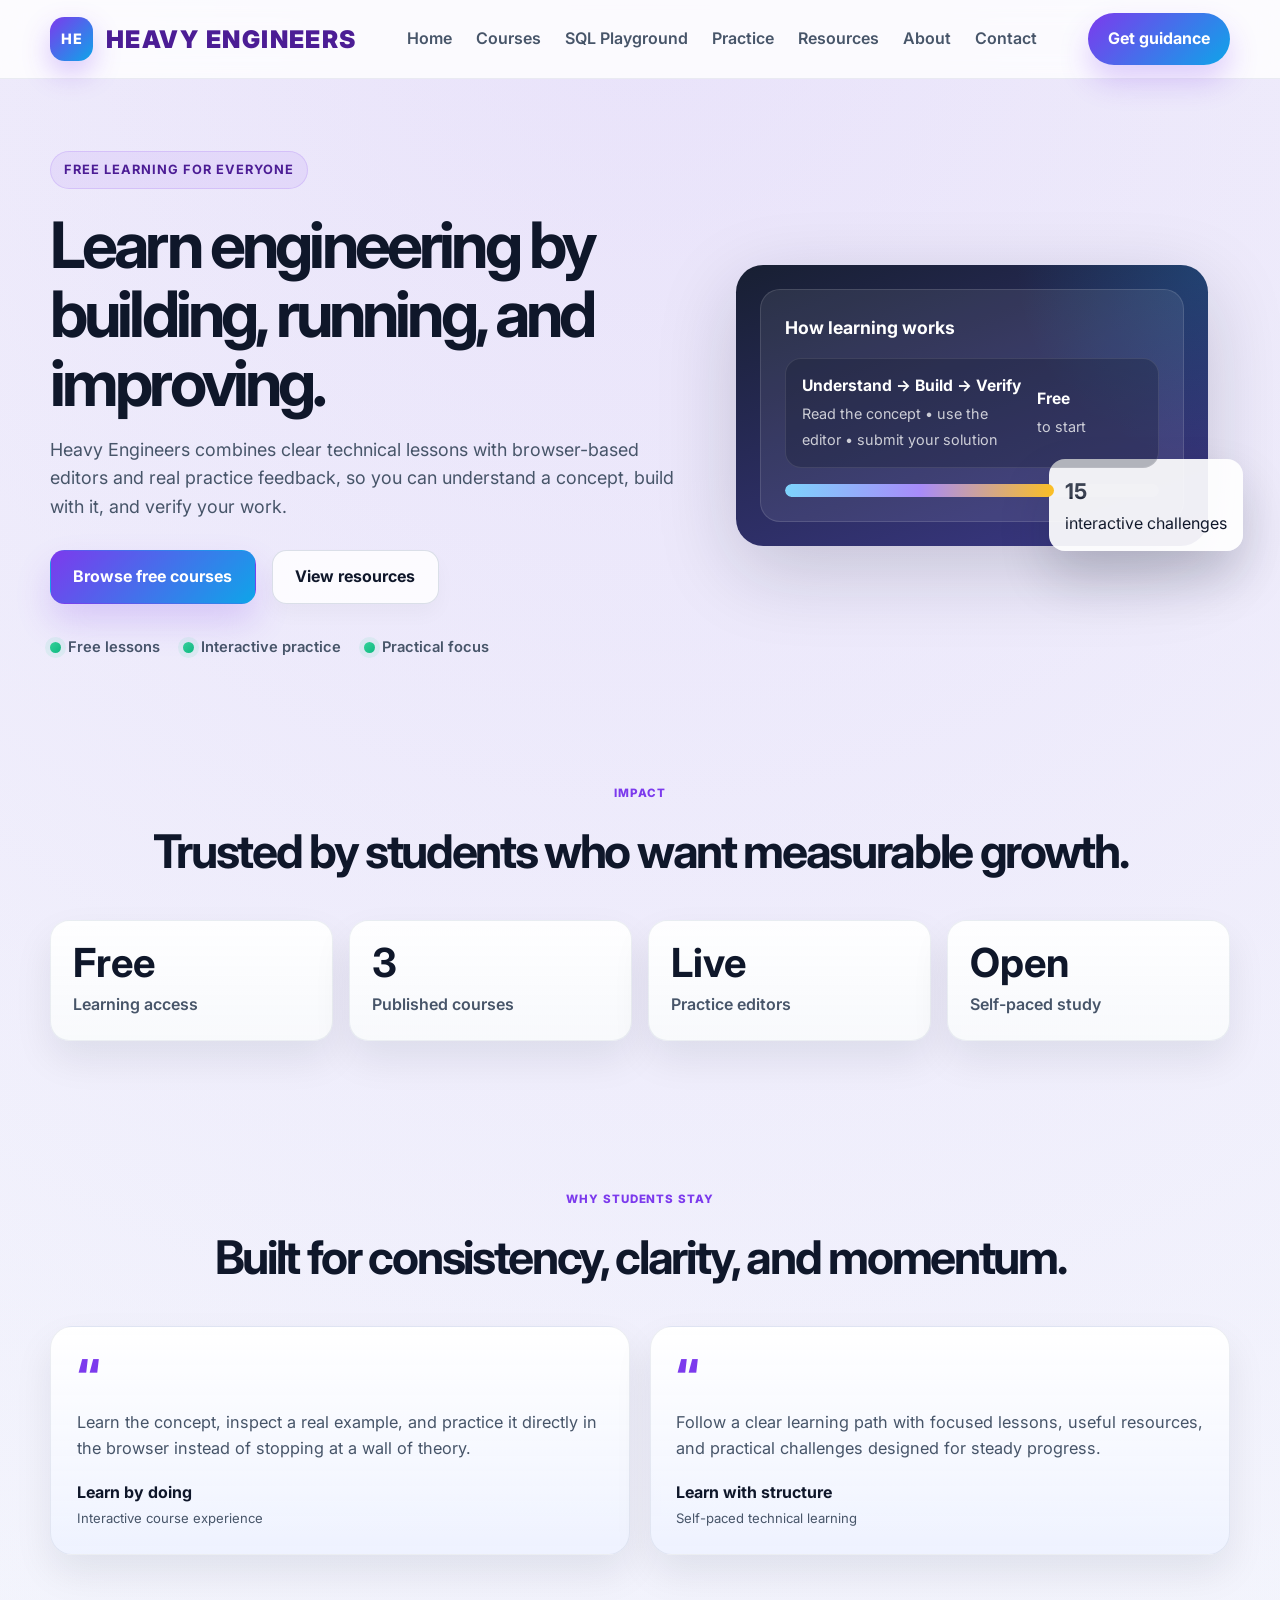
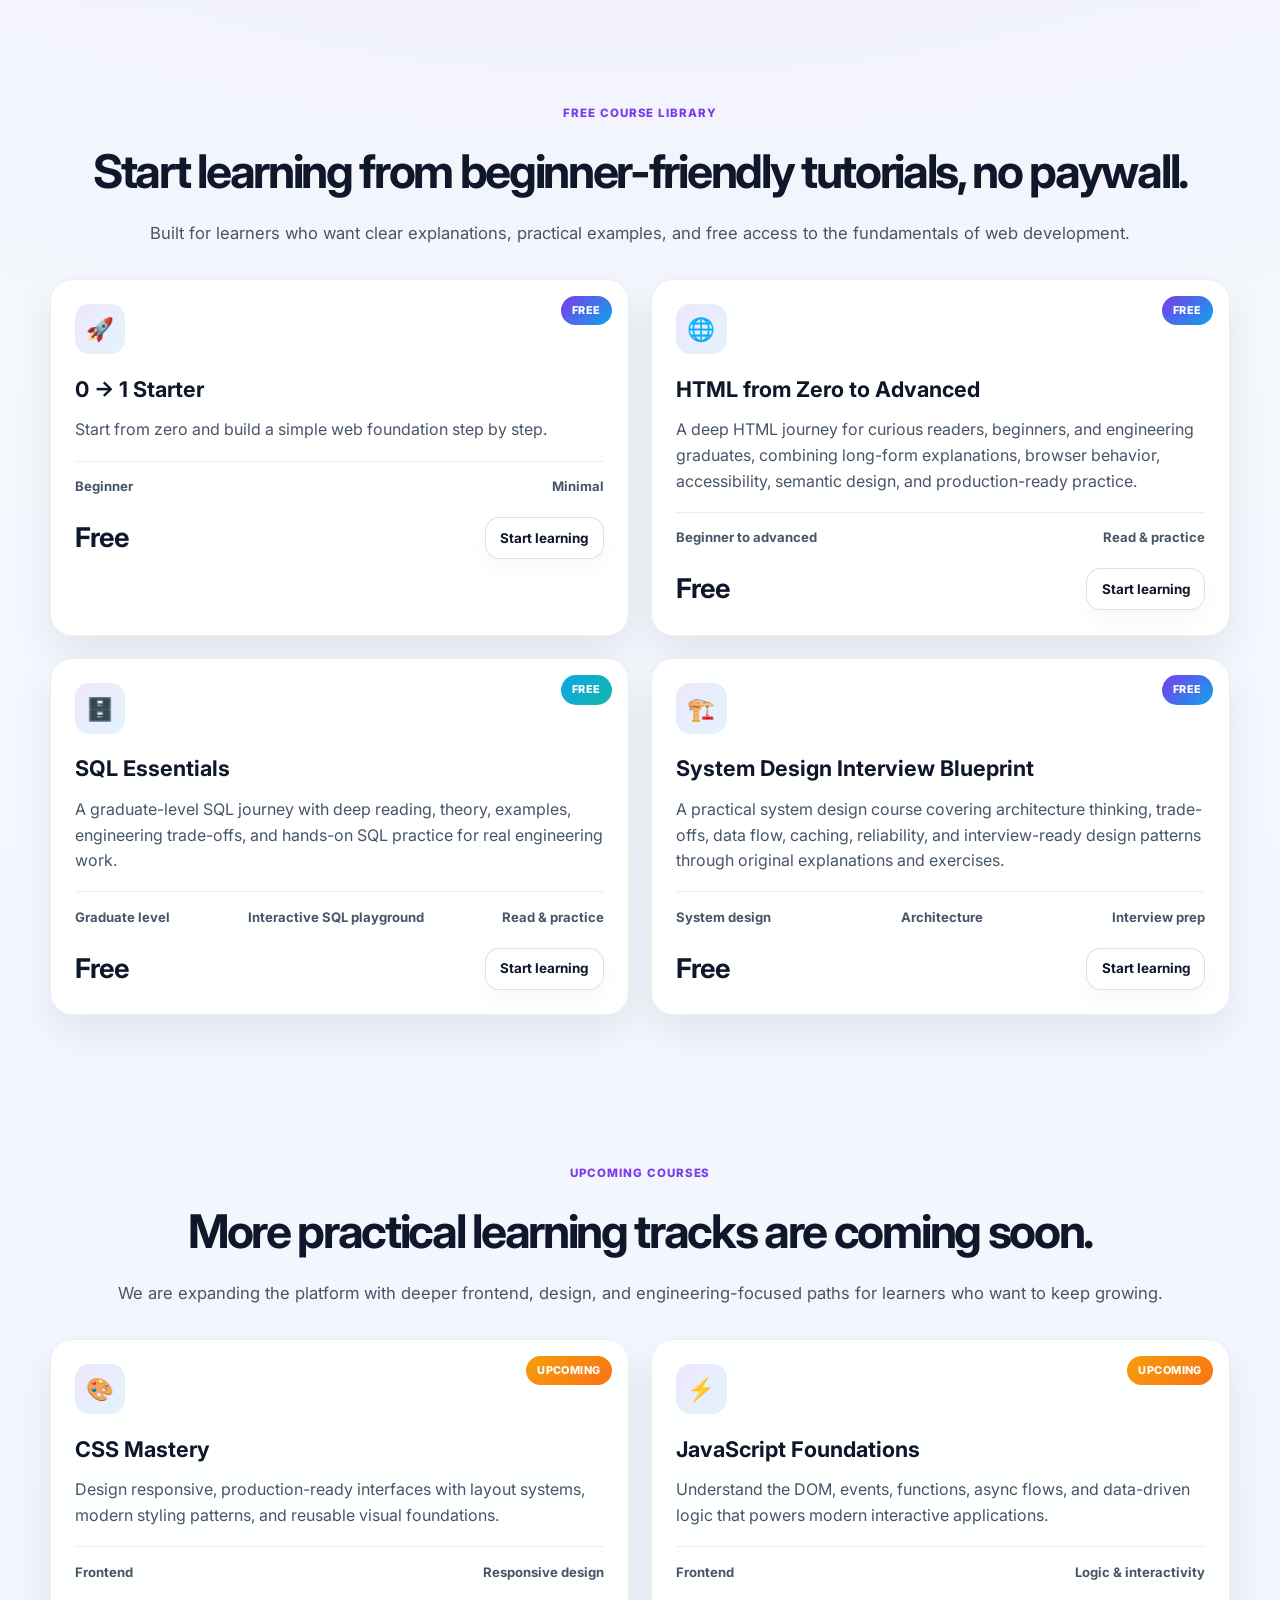
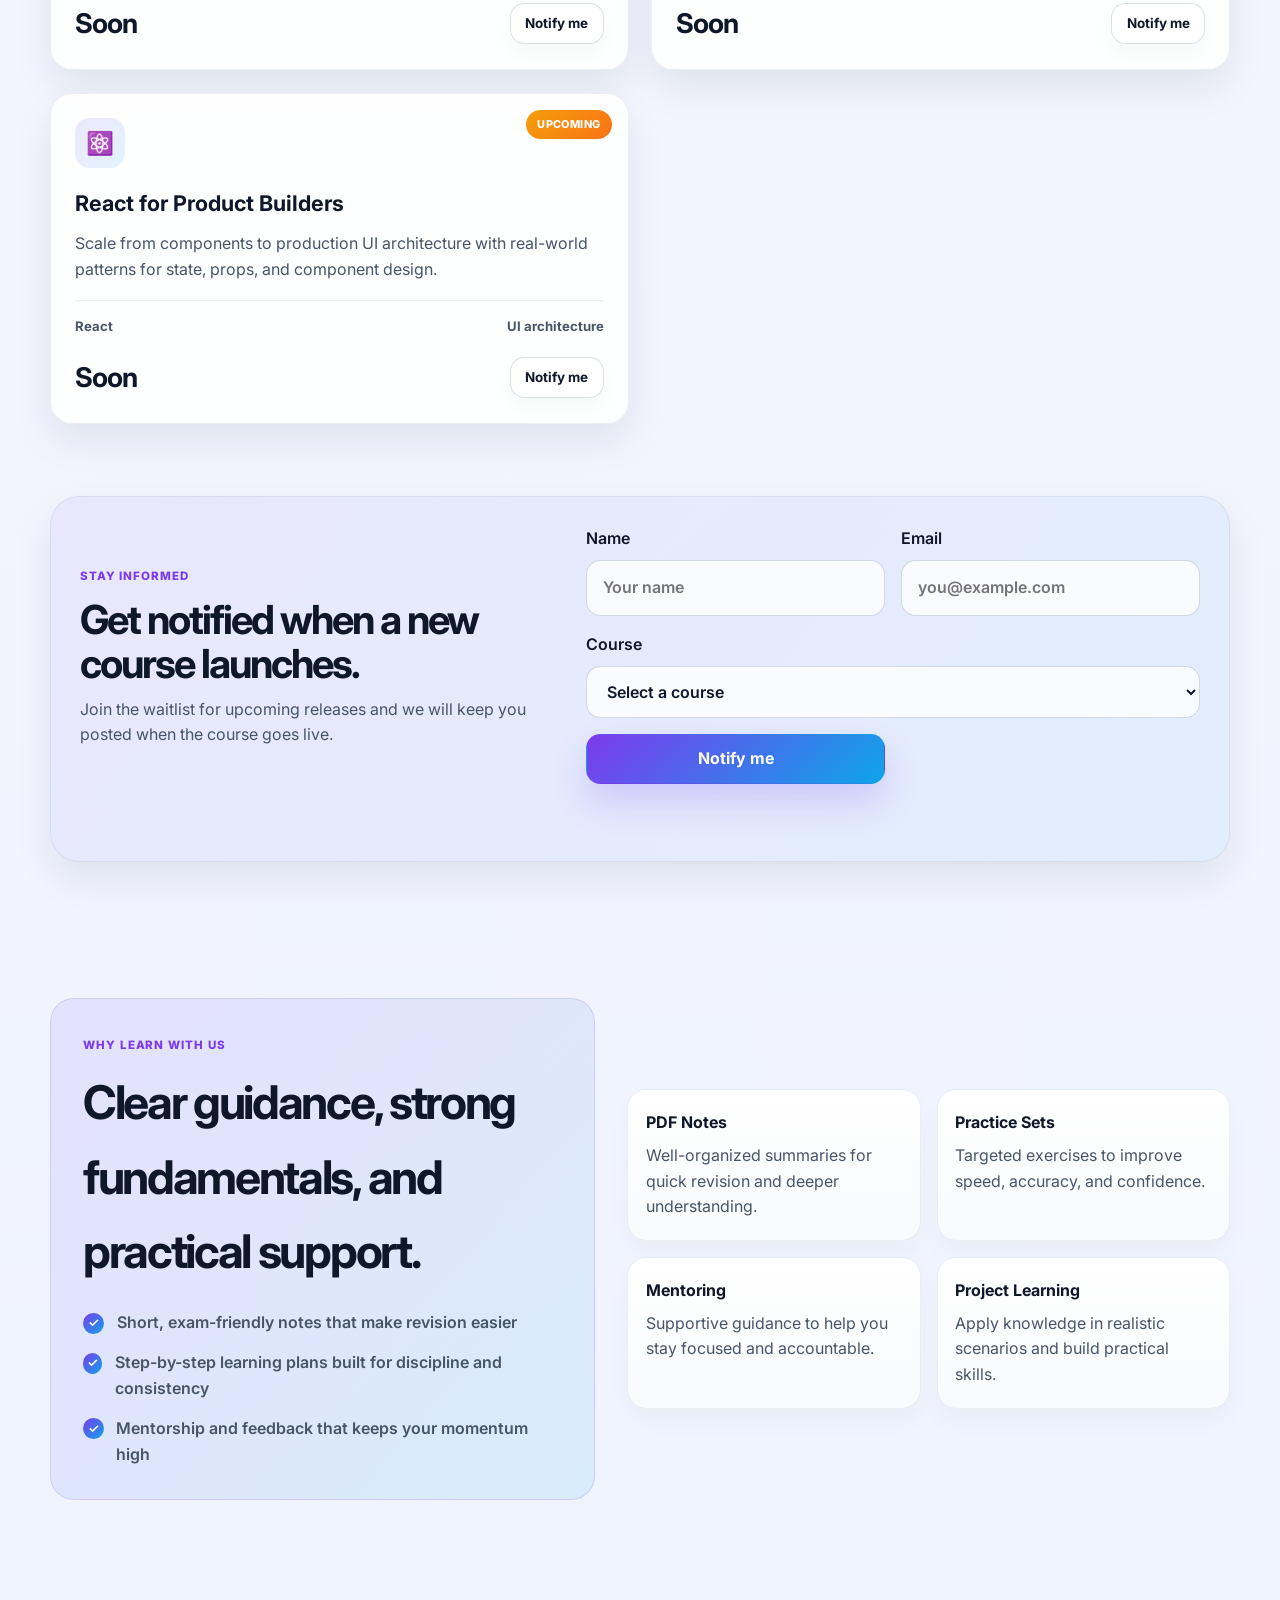
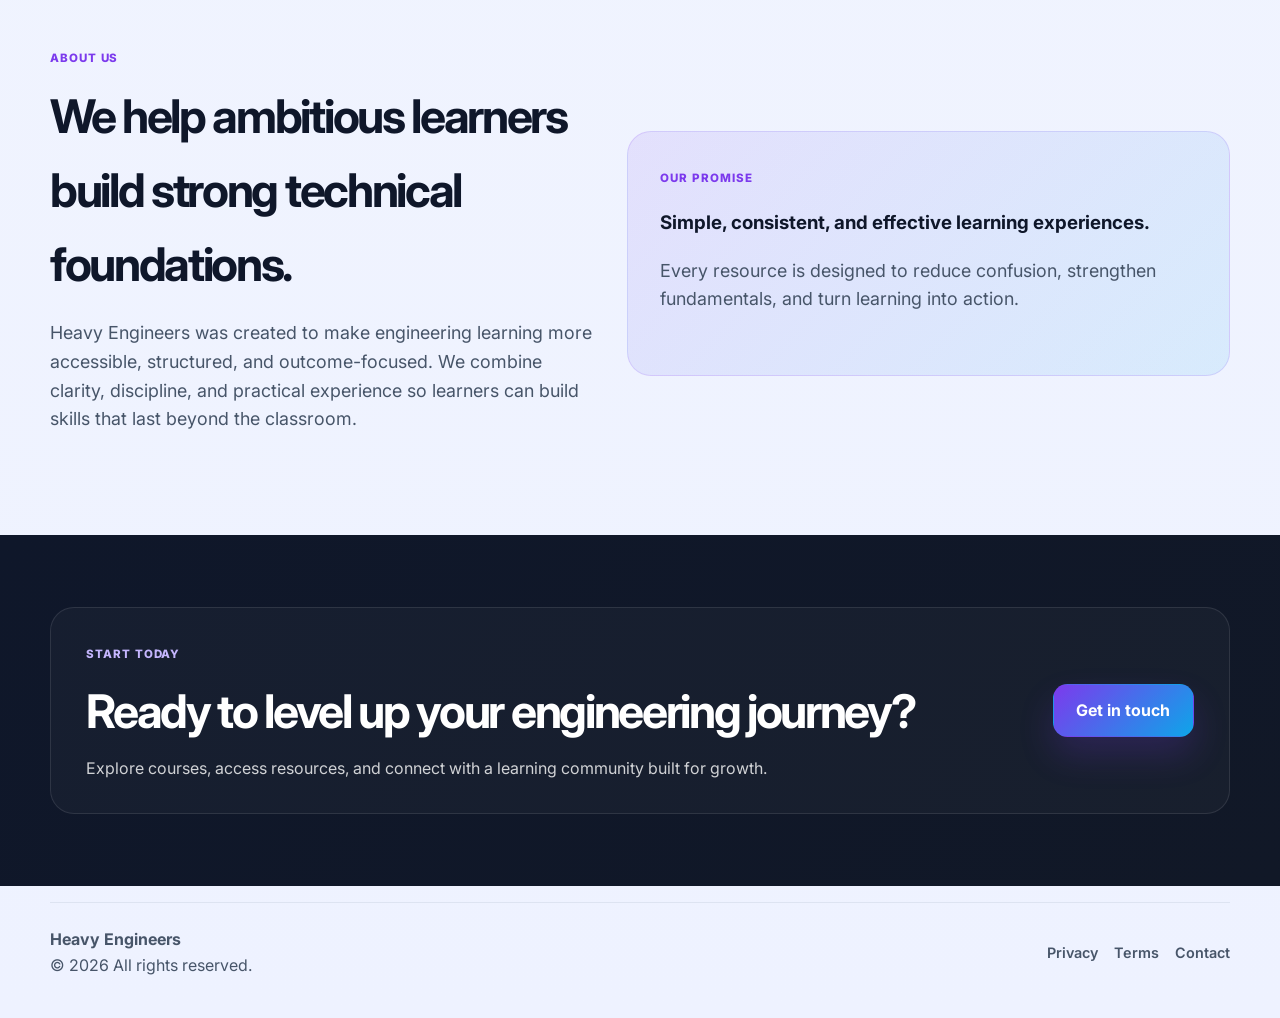
==== commit 9241eab7: "Improve frontend learning experience Refine responsive navigation, course progress, practice workflo" ====
--- a/index.html
+++ b/index.html
@@ -41,9 +41,7 @@
       href="https://fonts.googleapis.com/css2?family=Inter:wght@400;500;600;700;800;900&display=swap"
       rel="stylesheet"
     />
-    <script async src="https://pagead2.googlesyndication.com/pagead/js/adsbygoogle.js?client=ca-pub-5250790497940859"
-      crossorigin="anonymous"></script>
-    <link rel="stylesheet" href="styles.css?v=10" />
+    <link rel="stylesheet" href="styles.css?v=12" />
   </head>
   <body>
     <header class="topbar">
@@ -67,7 +65,7 @@
           <a href="contact.html">Contact</a>
         </nav>
 
-        <a href="contact.html" class="nav-cta">Join Now</a>
+        <a href="contact.html" class="nav-cta">Get guidance</a>
       </div>
     </header>
 
@@ -76,11 +74,10 @@
         <div class="container hero-grid">
           <div>
             <span class="kicker">Free learning for everyone</span>
-            <h1>Learn web skills with practical, free tutorials.</h1>
+            <h1>Learn engineering by building, running, and improving.</h1>
             <p class="hero-copy">
-              Heavy Engineers is building a simple learning platform for curious learners who want
-              free, beginner-friendly courses, well-structured notes, and hands-on examples that are
-              easy to follow from day one.
+              Heavy Engineers combines clear technical lessons with browser-based editors and real
+              practice feedback, so you can understand a concept, build with it, and verify your work.
             </p>
 
             <div class="hero-actions">
@@ -95,31 +92,31 @@
             </div>
           </div>
 
-          <div class="hero-visual" aria-label="Program overview">
+          <div class="hero-visual" aria-label="How Heavy Engineers works">
             <div class="panel">
               <div class="panel-content">
                 <div class="hero-card">
-                  <h3>Current learning path</h3>
+                  <h3>How learning works</h3>
                   <div class="course-mini">
                     <div>
-                      <strong>Core Engineering Mastery</strong>
-                      <span>Live sessions • assignments • mentorship</span>
+                      <strong>Understand → Build → Verify</strong>
+                      <span>Read the concept • use the editor • submit your solution</span>
                     </div>
                     <div>
-                      <strong>78%</strong>
-                      <span>completed</span>
+                      <strong>Free</strong>
+                      <span>to start</span>
                     </div>
                   </div>
                   <div class="progress" aria-label="Learning progress">
-                    <div class="progress-bar"></div>
+                    <div class="progress-bar" style="width: 72%"></div>
                   </div>
                 </div>
               </div>
             </div>
 
             <div class="float-card">
-              <strong>120+</strong>
-              <span>Study modules</span>
+              <strong>15</strong>
+              <span>interactive challenges</span>
             </div>
           </div>
         </div>
@@ -355,6 +352,6 @@
         }
       }
     </script>
-    <script src="script.js?v=2"></script>
+    <script src="script.js?v=15"></script>
   </body>
 </html>
--- a/styles.css
+++ b/styles.css
@@ -17,6 +17,18 @@
   --shadow-soft: 0 18px 38px rgba(15, 23, 42, 0.08);
   --radius: 22px;
   --max-width: 1180px;
+  --space-1: 0.25rem;
+  --space-2: 0.5rem;
+  --space-3: 0.75rem;
+  --space-4: 1rem;
+  --space-6: 1.5rem;
+  --space-8: 2rem;
+  --space-12: 3rem;
+  --space-16: 4rem;
+}
+
+.course-nav-toggle {
+  display: none;
 }
 
 .code-input::placeholder {
@@ -208,6 +220,18 @@
   font-size: 0.84rem;
 }
 
+.practice-list-toggle {
+  display: none;
+  margin-left: auto;
+  border: 1px solid rgba(255,255,255,0.25);
+  border-radius: 999px;
+  padding: 0.3rem 0.55rem;
+  background: transparent;
+  color: #fff;
+  font-size: 0.72rem;
+  font-weight: 800;
+}
+
 .practice-list-heading strong {
   color: #c4b5fd;
 }
@@ -229,6 +253,96 @@
 .practice-problem:hover,
 .practice-problem.active {
   background: rgba(124, 58, 237, 0.07);
+}
+
+.course-progress-card,
+.lesson-completion,
+.next-lesson-card {
+  display: grid;
+  gap: 0.65rem;
+  margin: 1.25rem 0;
+  padding: 1rem 1.1rem;
+  border: 1px solid rgba(124, 58, 237, 0.15);
+  border-radius: 1rem;
+  background: linear-gradient(135deg, rgba(124, 58, 237, 0.06), rgba(14, 165, 233, 0.06));
+}
+
+.course-progress-card > div:first-child {
+  display: flex;
+  justify-content: space-between;
+  gap: 1rem;
+}
+
+.course-progress-card small,
+.lesson-completion-note,
+.next-lesson-card small {
+  color: var(--text-soft);
+}
+
+.lesson-context-bar {
+  display: flex;
+  justify-content: space-between;
+  gap: 1rem;
+  margin-bottom: 1rem;
+  color: var(--text-soft);
+  font-size: 0.82rem;
+  font-weight: 700;
+}
+
+.lesson-objectives {
+  margin: 0 0 1rem;
+  padding: 1rem 1.1rem;
+  border-left: 4px solid var(--secondary);
+  border-radius: 0 1rem 1rem 0;
+  background: rgba(14, 165, 233, 0.07);
+}
+
+.lesson-objectives strong {
+  color: var(--text);
+}
+
+.lesson-objectives ul {
+  display: grid;
+  gap: 0.35rem;
+  margin: 0.6rem 0 0;
+  padding-left: 1.2rem;
+  color: var(--text-soft);
+}
+
+.lesson-context-bar a,
+.next-lesson-card {
+  color: var(--primary-dark);
+}
+
+.lesson-completion {
+  display: flex;
+  align-items: center;
+  justify-content: space-between;
+}
+
+.lesson-completion label {
+  display: inline-flex;
+  align-items: center;
+  gap: 0.6rem;
+  font-weight: 800;
+}
+
+.lesson-completion input {
+  width: 1.1rem;
+  height: 1.1rem;
+  accent-color: var(--primary);
+}
+
+.next-lesson-card {
+  text-decoration: none;
+}
+
+.next-lesson-card span {
+  color: var(--primary);
+  font-size: 0.75rem;
+  font-weight: 900;
+  letter-spacing: 0.08em;
+  text-transform: uppercase;
 }
 
 .practice-problem-number {
@@ -566,6 +680,15 @@
 
 .nav-links a:hover::after,
 .nav-links a:focus-visible::after {
+  transform: scaleX(1);
+}
+
+.nav-links a[aria-current="page"] {
+  color: var(--primary-dark);
+  font-weight: 800;
+}
+
+.nav-links a[aria-current="page"]::after {
   transform: scaleX(1);
 }
 
@@ -1399,6 +1522,72 @@
   color: #e2e8f0;
 }
 
+.system-design-deep-dive {
+  display: grid;
+  gap: 1.1rem;
+  margin: 2rem 0;
+  padding: clamp(1.2rem, 3vw, 2rem);
+  border: 1px solid rgba(14, 165, 233, 0.2);
+  border-radius: 1.2rem;
+  background:
+    radial-gradient(circle at 100% 0, rgba(124, 58, 237, 0.11), transparent 34%),
+    linear-gradient(135deg, #f8fbff, #f8fafc);
+}
+
+.deep-dive-heading {
+  display: grid;
+  gap: 0.35rem;
+}
+
+.deep-dive-heading h3 {
+  margin: 0;
+  color: var(--text);
+  font-size: clamp(1.35rem, 2.4vw, 1.85rem);
+  letter-spacing: -0.035em;
+}
+
+.system-design-deep-dive .lesson-body {
+  max-width: 78ch;
+  margin: 0;
+}
+
+.deep-dive-grid {
+  display: grid;
+  grid-template-columns: 1fr 1fr;
+  gap: 0.9rem;
+}
+
+.deep-dive-card {
+  padding: 1rem;
+  border: 1px solid rgba(148, 163, 184, 0.2);
+  border-radius: 0.9rem;
+  background: rgba(255, 255, 255, 0.82);
+}
+
+.deep-dive-card ul {
+  display: grid;
+  gap: 0.55rem;
+  margin: 0.65rem 0 0;
+  padding-left: 1.1rem;
+  color: var(--text-soft);
+  line-height: 1.65;
+}
+
+.deep-dive-card p {
+  margin: 0.65rem 0 0;
+  color: var(--text-soft);
+  line-height: 1.7;
+}
+
+.deep-dive-warning {
+  border-color: rgba(245, 158, 11, 0.26);
+  background: rgba(255, 251, 235, 0.88);
+}
+
+.deep-dive-warning .callout-label {
+  color: #b45309;
+}
+
 .expert-questions strong {
   color: #c4b5fd;
 }
@@ -1605,6 +1794,23 @@
   .editor-expanded {
     inset: 0.5rem;
   }
+
+  .lesson-context-bar,
+  .lesson-completion {
+    align-items: flex-start;
+    flex-direction: column;
+  }
+}
+
+@media (prefers-reduced-motion: reduce) {
+  *,
+  *::before,
+  *::after {
+    animation-duration: 0.01ms !important;
+    animation-iteration-count: 1 !important;
+    scroll-behavior: auto !important;
+    transition-duration: 0.01ms !important;
+  }
 }
 
 .course-section {
@@ -1660,6 +1866,23 @@
 .course-section p,
 .bullet-list {
   color: var(--text-soft);
+}
+
+.lesson-summary-card {
+  position: relative;
+}
+
+.lesson-summary-card.is-complete {
+  border-color: rgba(16, 185, 129, 0.35);
+  background: linear-gradient(135deg, rgba(16, 185, 129, 0.08), rgba(14, 165, 233, 0.04));
+}
+
+.lesson-summary-status {
+  display: inline-flex;
+  margin-top: 0.7rem;
+  color: var(--primary-dark);
+  font-size: 0.8rem;
+  font-weight: 800;
 }
 
 .code-block {
@@ -1876,33 +2099,8 @@
   min-width: 8.7rem;
 }
 
-.editor-actions button[data-run-sql-editor]::before,
-.editor-actions button[data-run-html-editor]::before {
-  content: "▶";
-  font-size: 0.65rem;
-}
-
-.editor-actions button[data-format-sql-editor]::before {
-  content: "≡";
-  font-size: 1rem;
-  font-weight: 900;
-}
-
-.editor-actions button[data-reset-sql-editor]::before,
-.editor-actions button[data-reset-html-editor]::before {
-  content: "↻";
-  font-size: 1rem;
-}
-
-.editor-actions button[data-expand-editor]::before {
-  content: "↗";
-  font-size: 0.9rem;
-}
-
-.editor-actions button[data-check-sql-editor]::before,
-.editor-actions button[data-check-html-editor]::before {
-  content: "✓";
-  font-size: 0.85rem;
+.editor-actions button::before {
+  content: none !important;
 }
 
 #htmlEditor,
@@ -2076,7 +2274,7 @@
 }
 
 .schema-details summary::before {
-  content: "▾";
+  content: ">";
   color: var(--secondary);
   font-size: 0.8rem;
   transition: transform 0.2s ease;
@@ -2113,6 +2311,8 @@
 }
 
 .schema-content {
+  max-height: 24rem;
+  overflow: auto;
   padding: 0 1rem 1rem;
 }
 
@@ -2224,6 +2424,44 @@
   color: #047857;
 }
 
+.sql-result-actions {
+  display: flex;
+  flex-wrap: wrap;
+  gap: 0.45rem;
+  margin-top: 0.45rem;
+}
+
+.sql-result-actions button {
+  border: 1px solid rgba(4, 120, 87, 0.25);
+  border-radius: 0.5rem;
+  padding: 0.35rem 0.55rem;
+  background: #fff;
+  color: #047857;
+  cursor: pointer;
+  font-size: 0.72rem;
+  font-weight: 800;
+}
+
+.runtime-error {
+  margin: 0.75rem 0;
+  padding: 0.7rem 0.85rem;
+  border: 1px solid rgba(239, 68, 68, 0.25);
+  border-radius: 0.7rem;
+  background: rgba(239, 68, 68, 0.08);
+  color: #991b1b;
+  font-size: 0.84rem;
+}
+
+.runtime-error button {
+  margin-left: 0.35rem;
+  border: 0;
+  background: transparent;
+  color: inherit;
+  cursor: pointer;
+  font-weight: 800;
+  text-decoration: underline;
+}
+
 .sql-result-empty {
   background: rgba(245, 158, 11, 0.08);
   border-color: rgba(245, 158, 11, 0.24);
@@ -2250,6 +2488,39 @@
   width: 100%;
   border-collapse: collapse;
   font-size: 0.92rem;
+}
+
+.sql-history {
+  border-top: 1px solid rgba(148, 163, 184, 0.16);
+  padding: 0.7rem 0.85rem;
+  background: rgba(248, 250, 252, 0.75);
+}
+
+.sql-history summary {
+  color: var(--text-soft);
+  cursor: pointer;
+  font-size: 0.78rem;
+  font-weight: 800;
+}
+
+.sql-history [data-sql-history-list] {
+  display: grid;
+  gap: 0.4rem;
+  margin-top: 0.6rem;
+}
+
+.sql-history button {
+  overflow: hidden;
+  border: 1px solid rgba(148, 163, 184, 0.22);
+  border-radius: 0.5rem;
+  padding: 0.45rem 0.6rem;
+  background: #fff;
+  color: var(--text-soft);
+  font: 0.72rem/1.35 "SFMono-Regular", Consolas, monospace;
+  text-align: left;
+  text-overflow: ellipsis;
+  white-space: nowrap;
+  cursor: pointer;
 }
 
 .sql-output th,
@@ -2578,6 +2849,9 @@
 }
 
 @media (max-width: 900px) {
+  .deep-dive-grid {
+    grid-template-columns: 1fr;
+  }
   .cards,
   .feature-courses,
   .testimonial-grid {
@@ -2604,8 +2878,34 @@
     position: static;
   }
 
+  .course-nav-toggle {
+    display: flex;
+    align-items: center;
+    justify-content: space-between;
+    width: 100%;
+    margin-top: 1rem;
+    padding: 0.75rem 0.85rem;
+    border: 1px solid rgba(148, 163, 184, 0.25);
+    border-radius: 0.8rem;
+    background: #fff;
+    color: var(--text);
+    font-weight: 800;
+    cursor: pointer;
+  }
+
+  .course-nav.is-collapsed {
+    display: none;
+  }
+
+  .course-nav {
+    display: none;
+  }
+
+  .course-nav:not(.is-collapsed) {
+    display: grid;
+  }
+
   .cta-box,
-  .nav,
   .footer-row {
     flex-direction: column;
     align-items: flex-start;
@@ -2621,6 +2921,16 @@
 
   .nav-links.open {
     display: flex;
+    position: absolute;
+    top: calc(100% + 0.5rem);
+    left: 1rem;
+    right: 1rem;
+    z-index: 60;
+    padding: 0.75rem;
+    border: 1px solid rgba(148, 163, 184, 0.2);
+    border-radius: 1rem;
+    background: #fff;
+    box-shadow: var(--shadow);
   }
 
   .menu-toggle {
@@ -2632,6 +2942,38 @@
 
   .nav-cta {
     display: none;
+  }
+
+  .practice-list-toggle {
+    display: inline-flex;
+  }
+
+  .practice-list #practice-problem-list {
+    display: none;
+  }
+
+  .practice-list.is-expanded #practice-problem-list {
+    display: block;
+  }
+
+  .editor-actions {
+    display: grid;
+    grid-template-columns: repeat(2, minmax(0, 1fr));
+    gap: 0.5rem;
+    width: 100%;
+  }
+
+  .editor-actions .small-inline {
+    width: 100%;
+    min-width: 0;
+  }
+
+  .schema-content {
+    max-height: 18rem;
+  }
+
+  body.nav-open {
+    overflow: hidden;
   }
 }
 
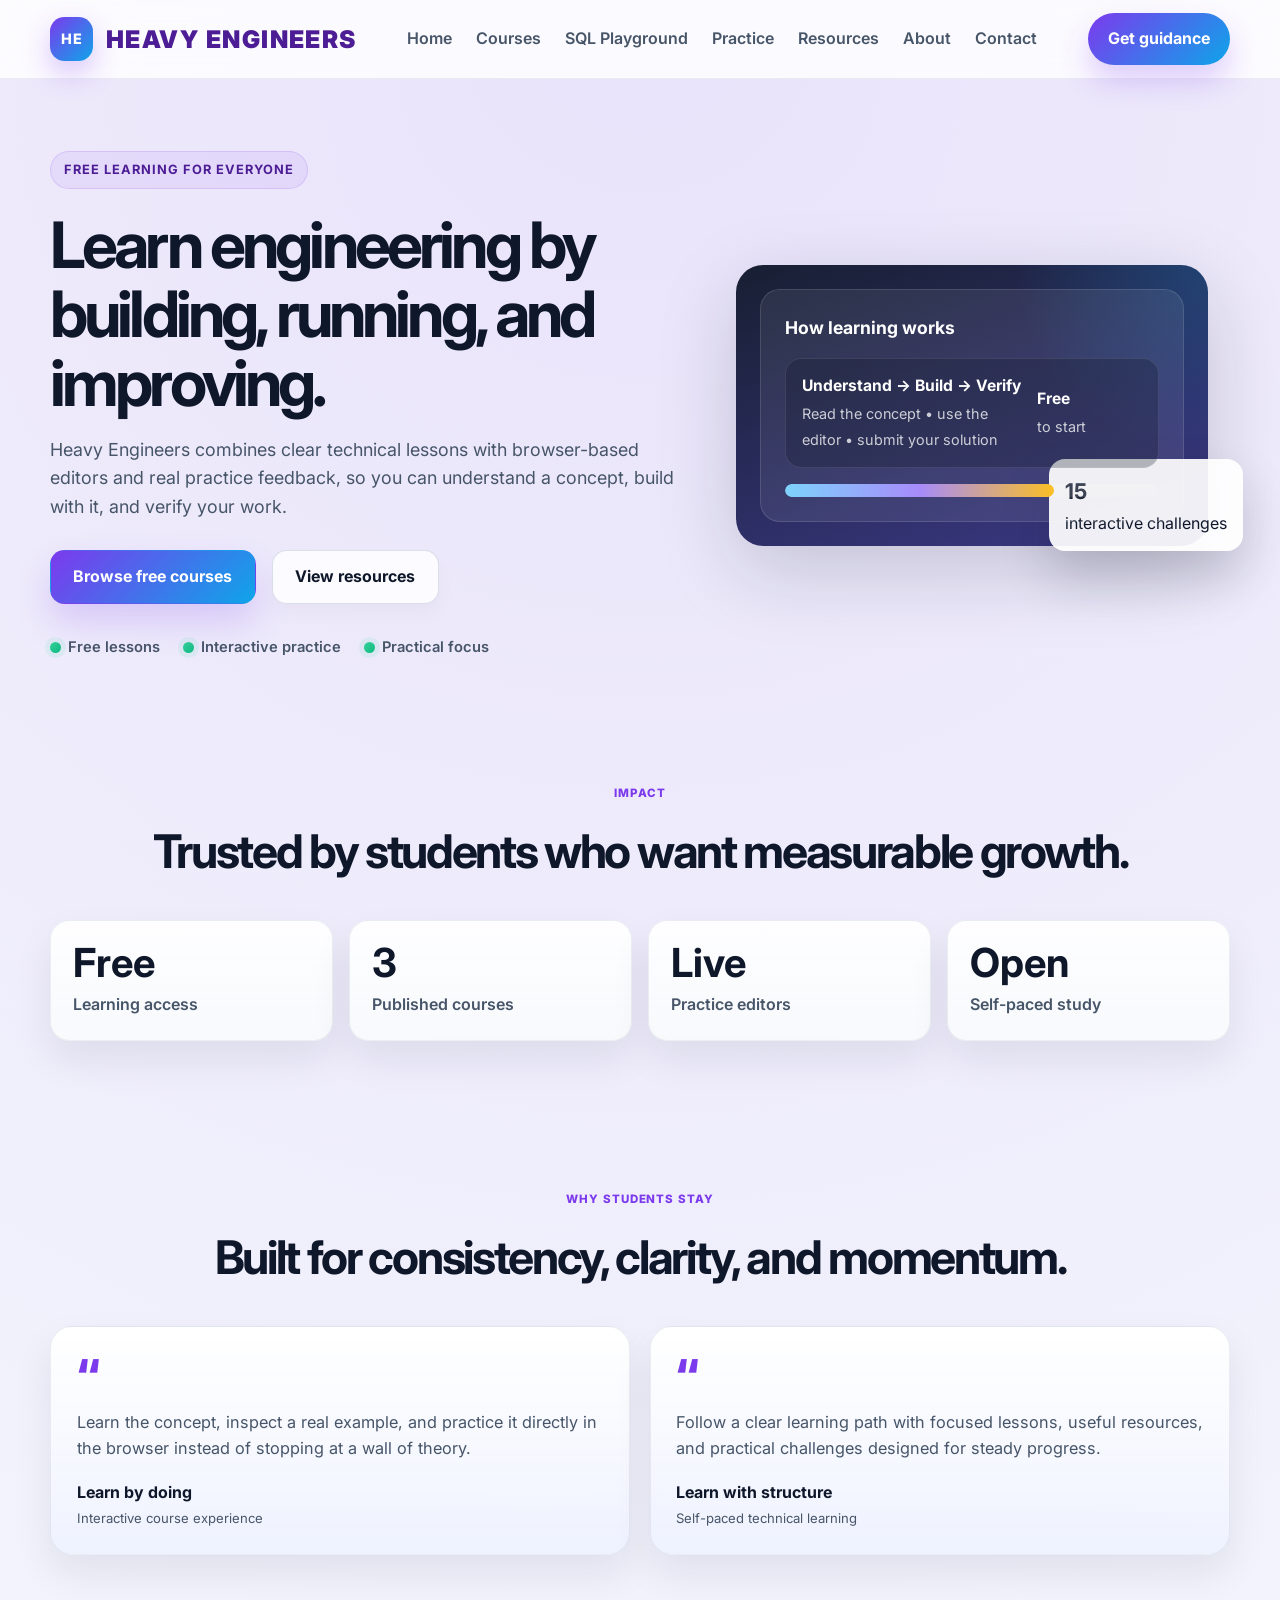
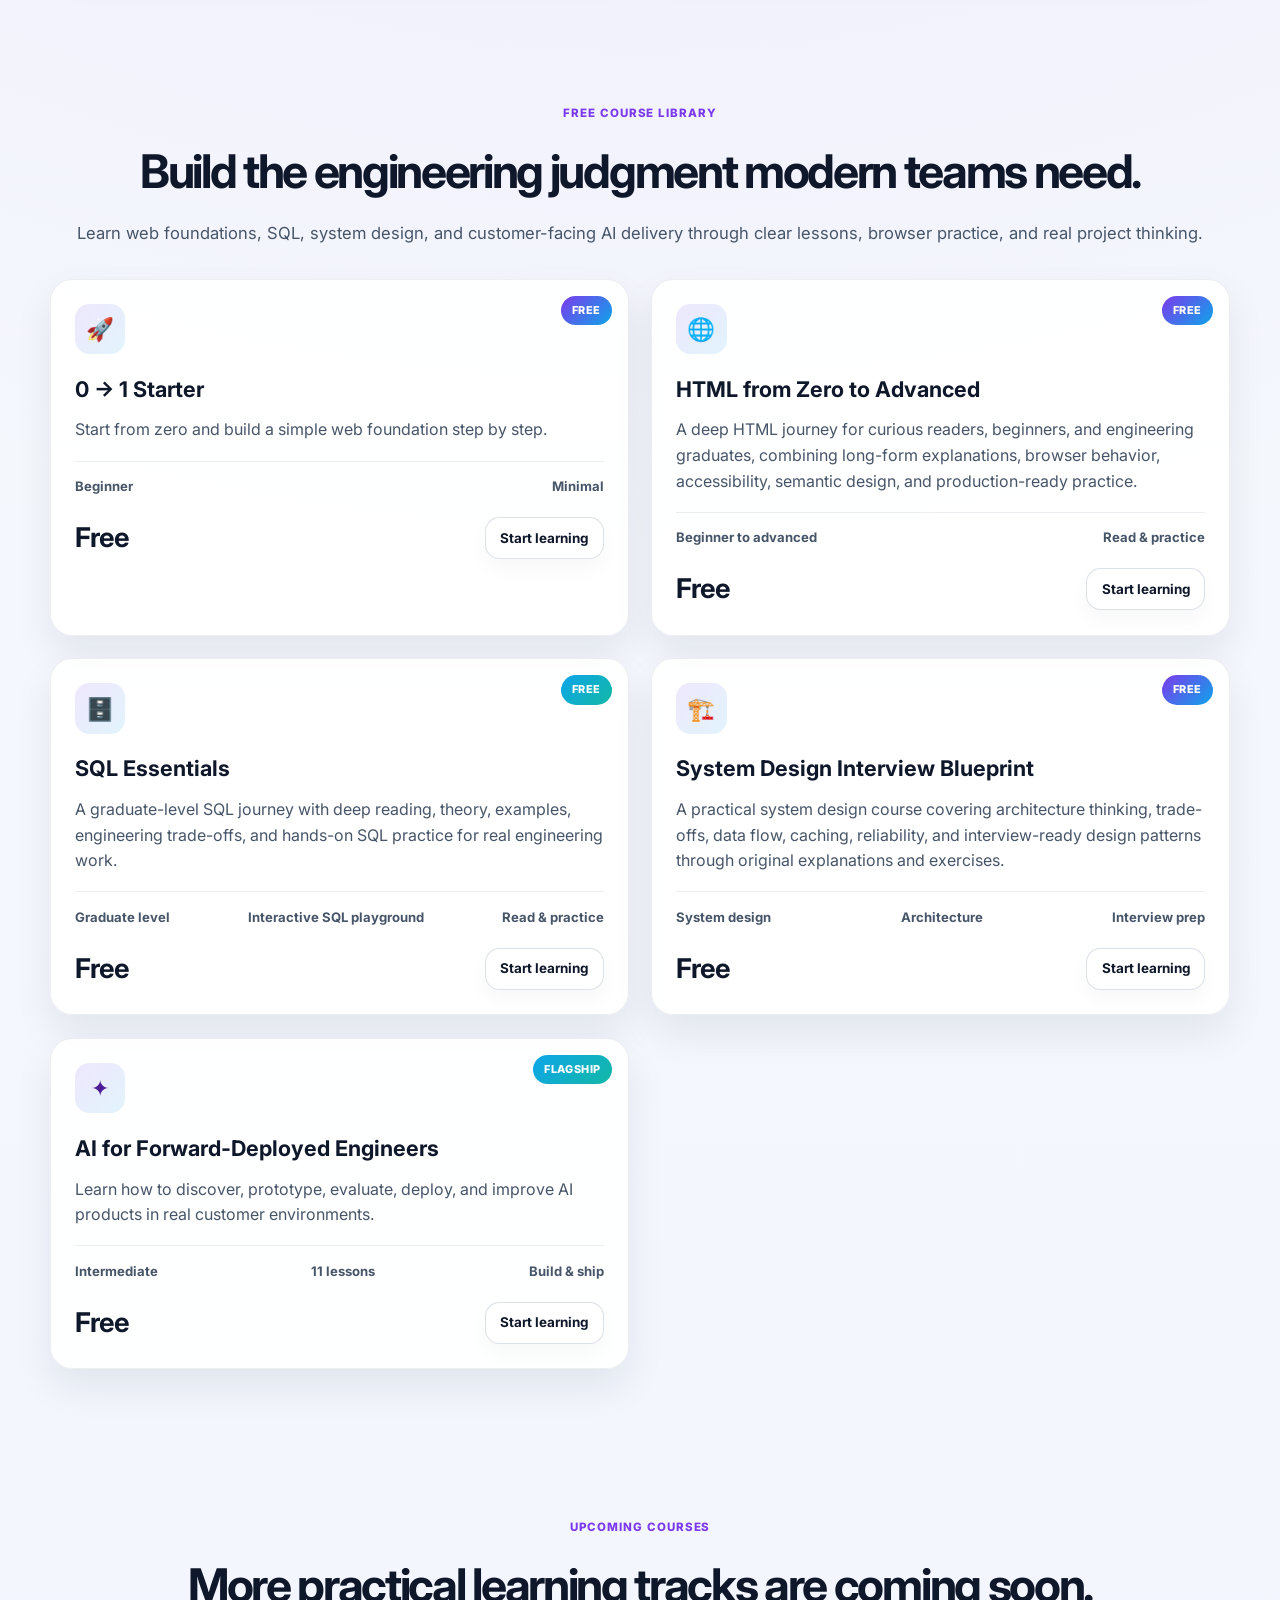
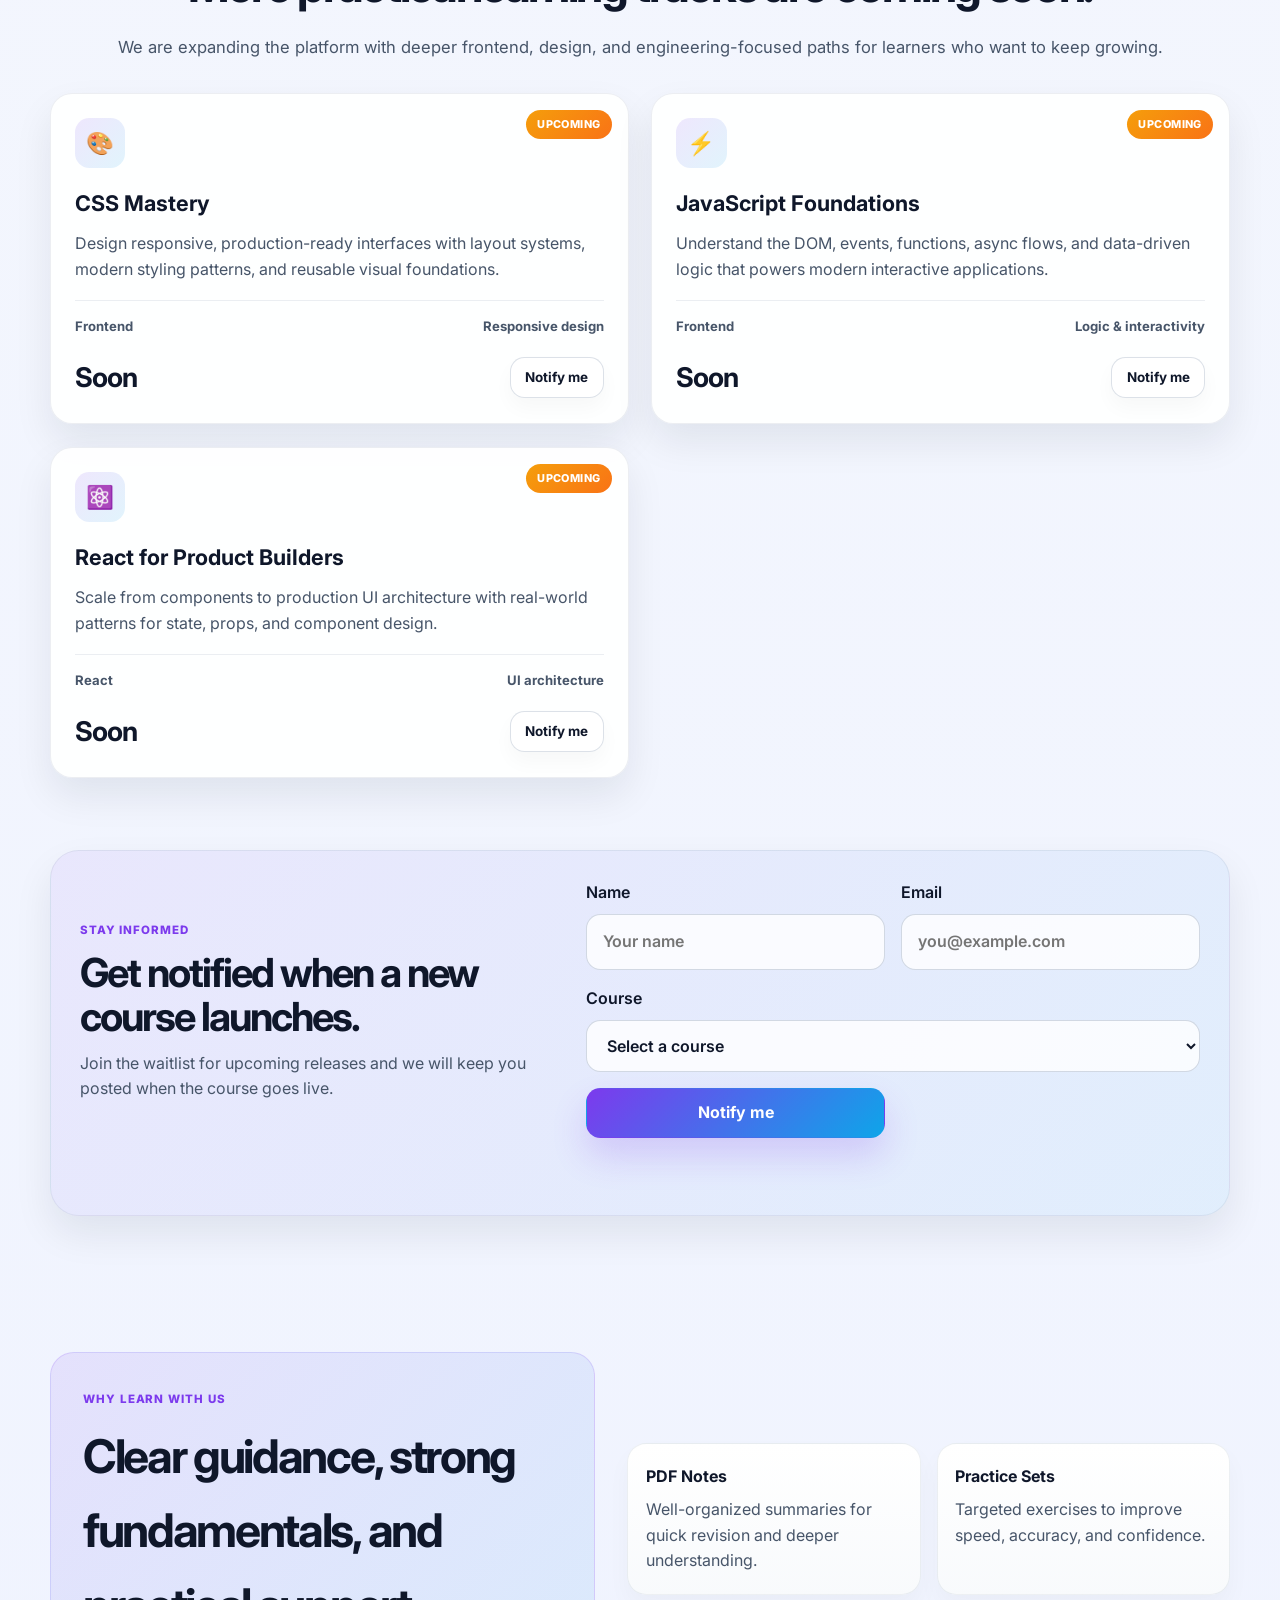
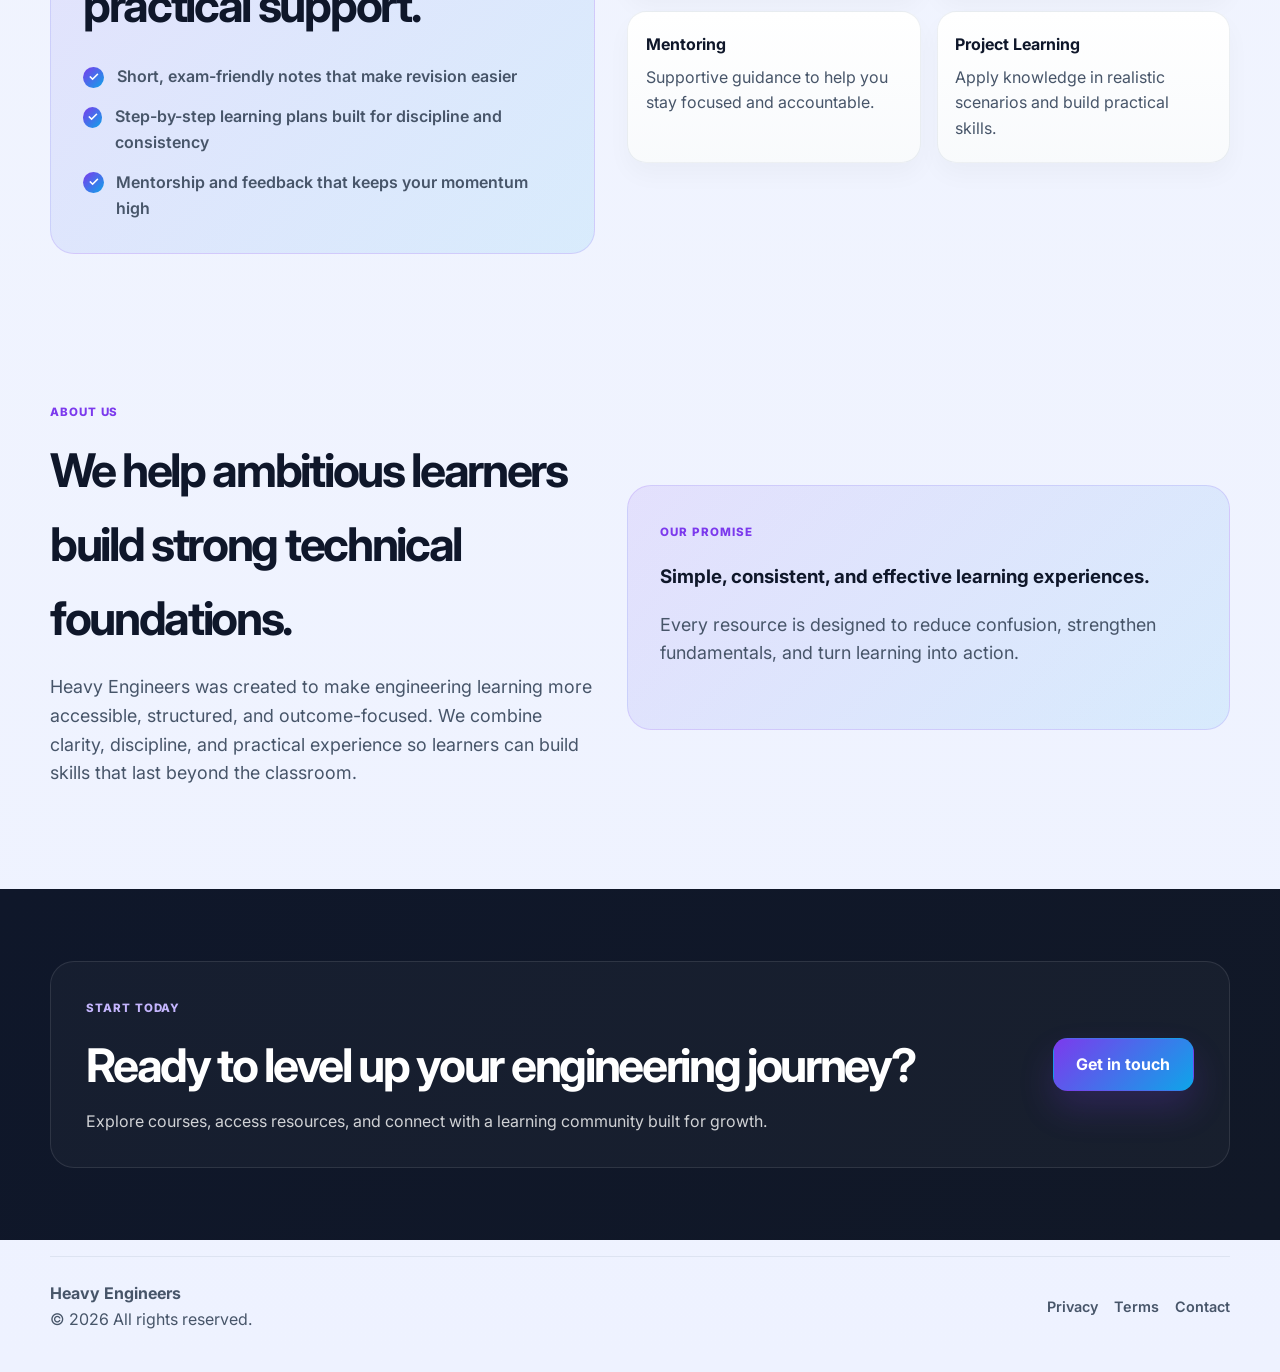
==== commit 38131303: "Add flagship AI FDE course Introduce an 11-lesson course for discovering, evaluating, deploying, and" ====
--- a/index.html
+++ b/index.html
@@ -189,8 +189,8 @@
         <div class="container">
           <div class="section-head">
             <span class="section-label">Free course library</span>
-            <h2>Start learning from beginner-friendly tutorials, no paywall.</h2>
-            <p>Built for learners who want clear explanations, practical examples, and free access to the fundamentals of web development.</p>
+            <h2>Build the engineering judgment modern teams need.</h2>
+            <p>Learn web foundations, SQL, system design, and customer-facing AI delivery through clear lessons, browser practice, and real project thinking.</p>
           </div>
 
           <div id="featured-course-list" class="cards feature-courses"></div>
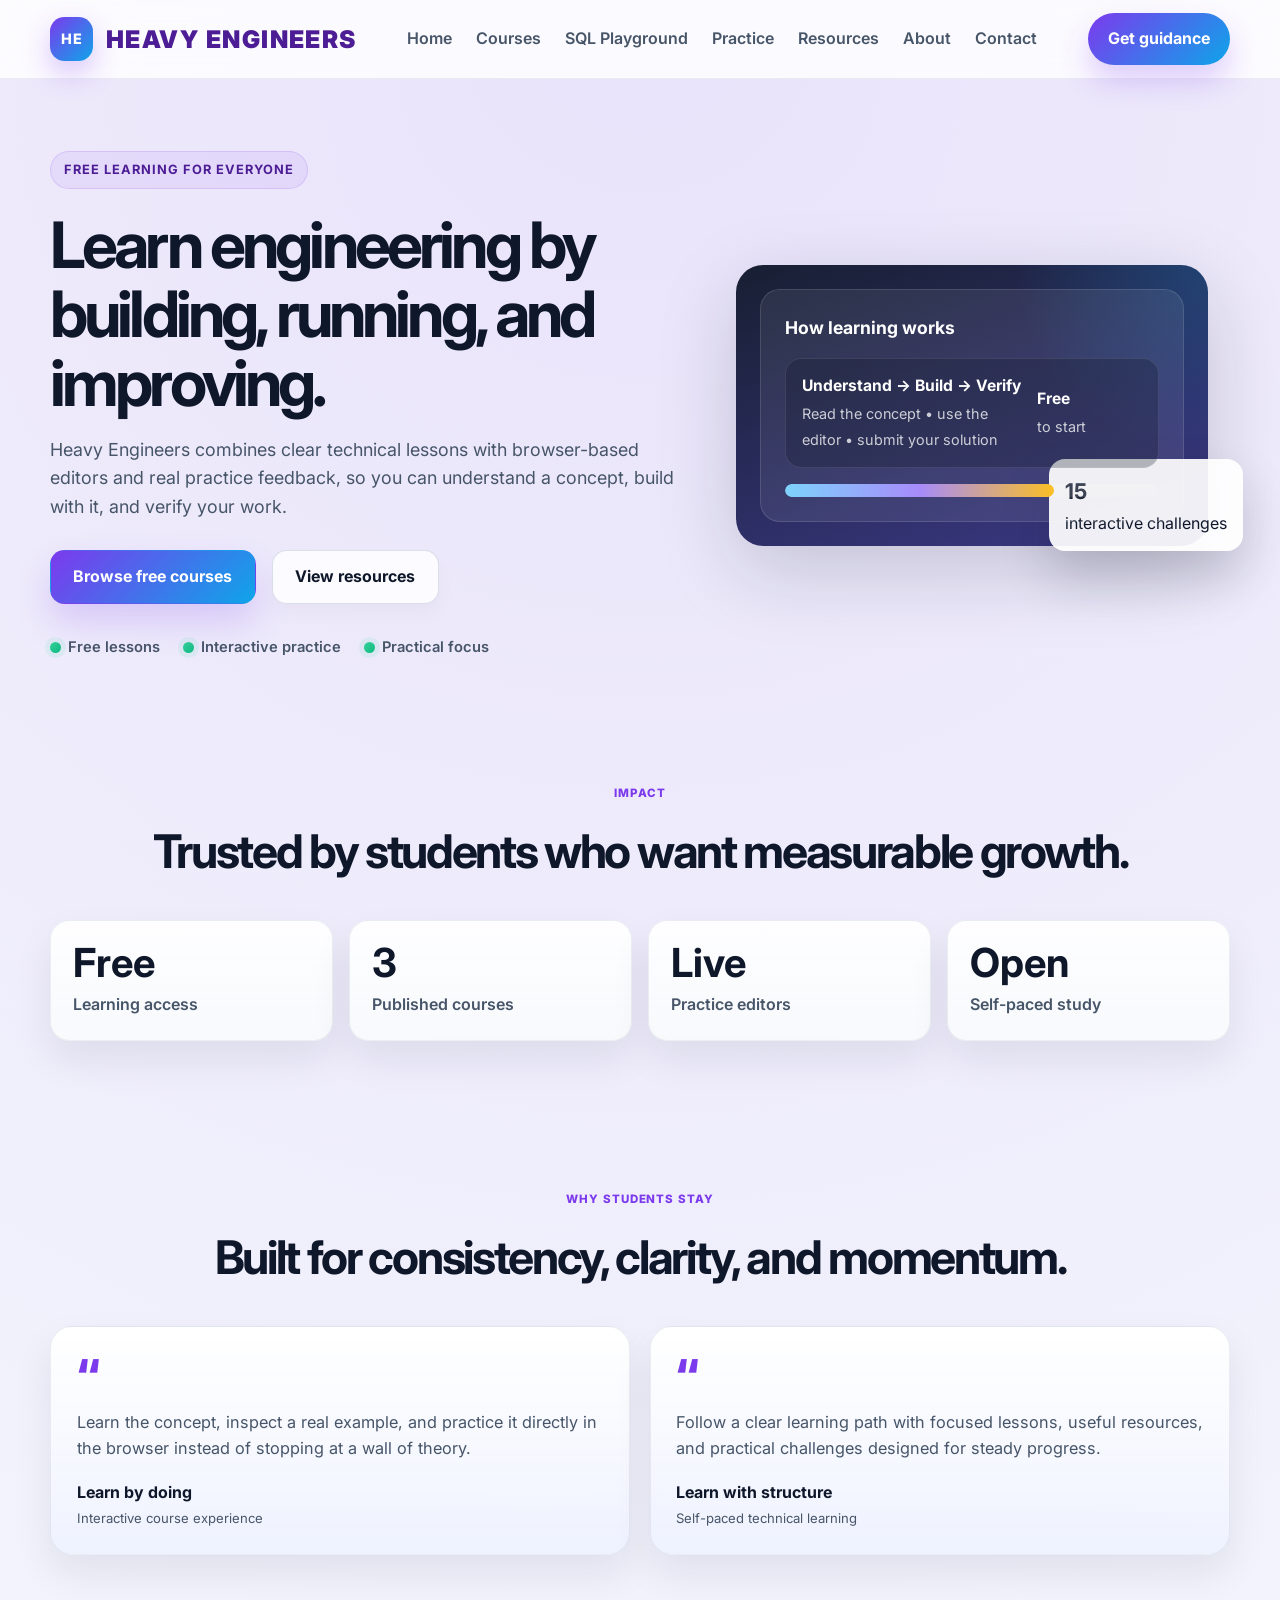
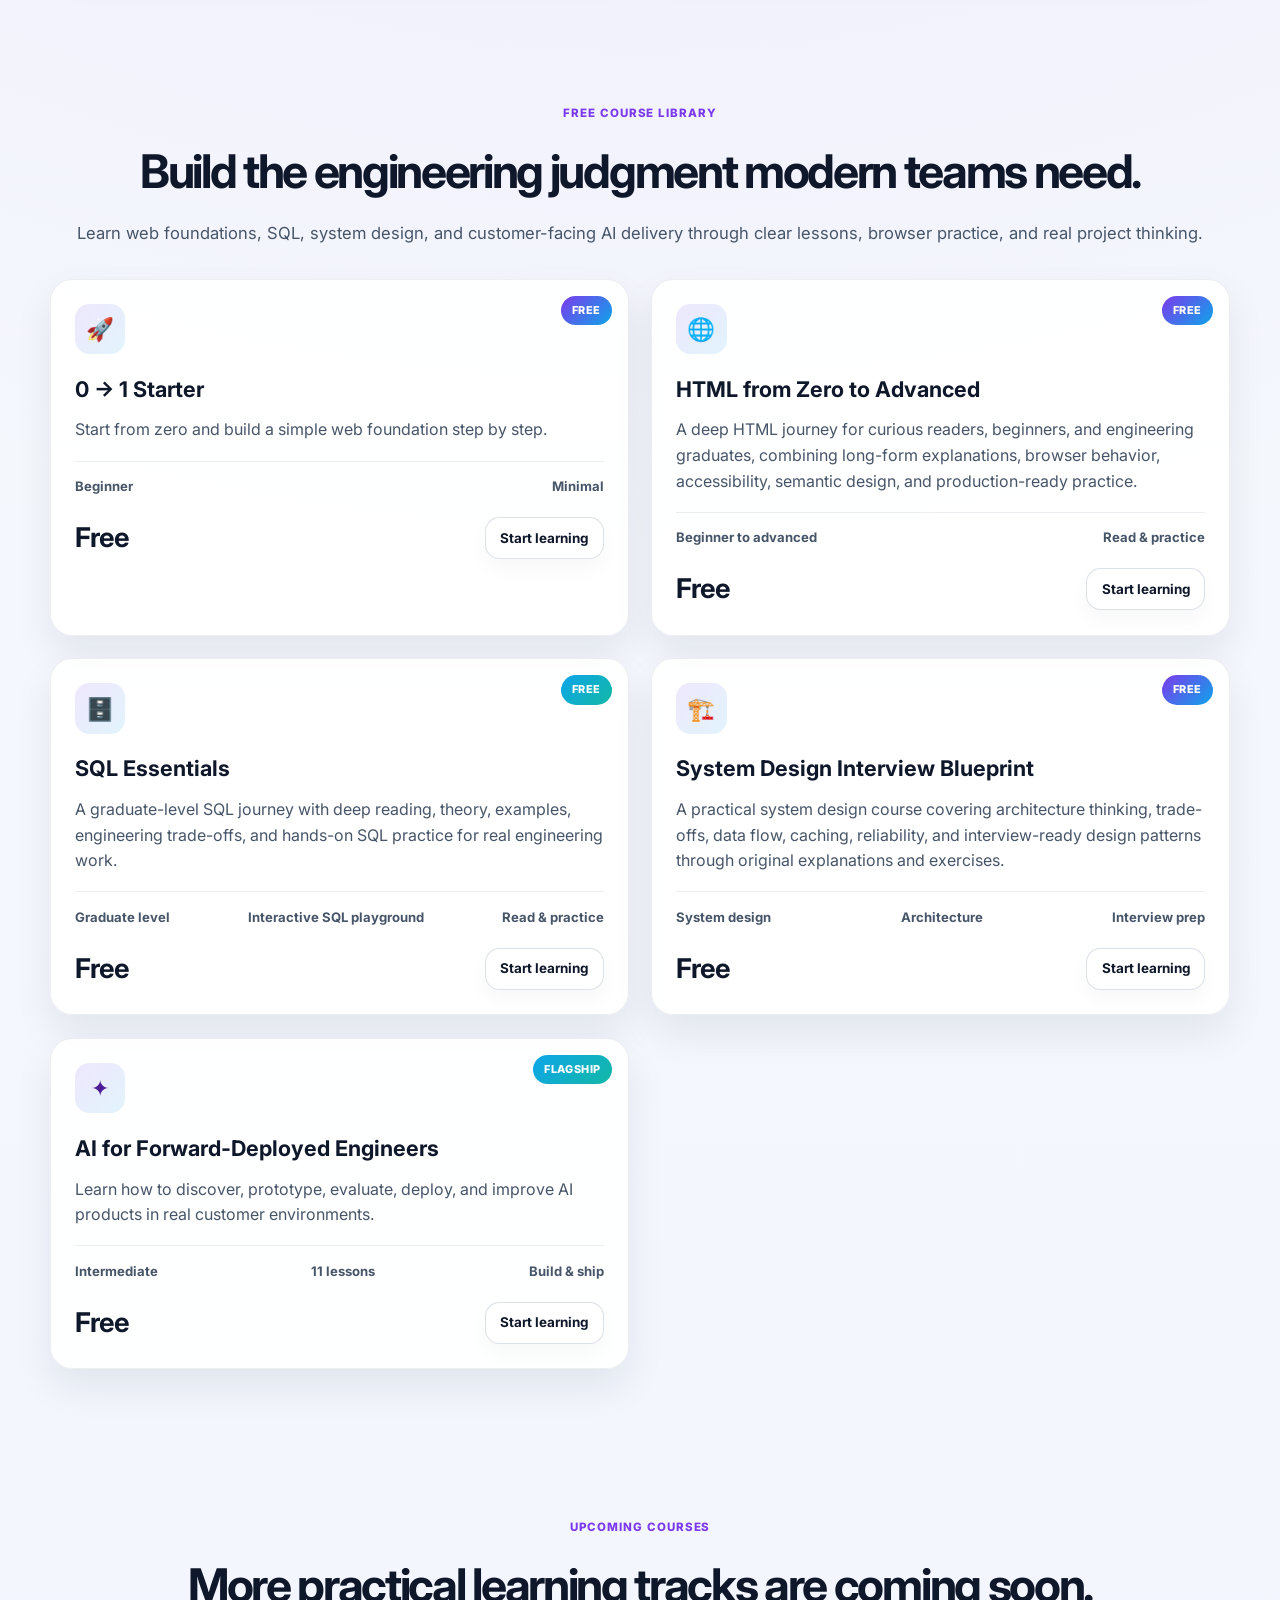
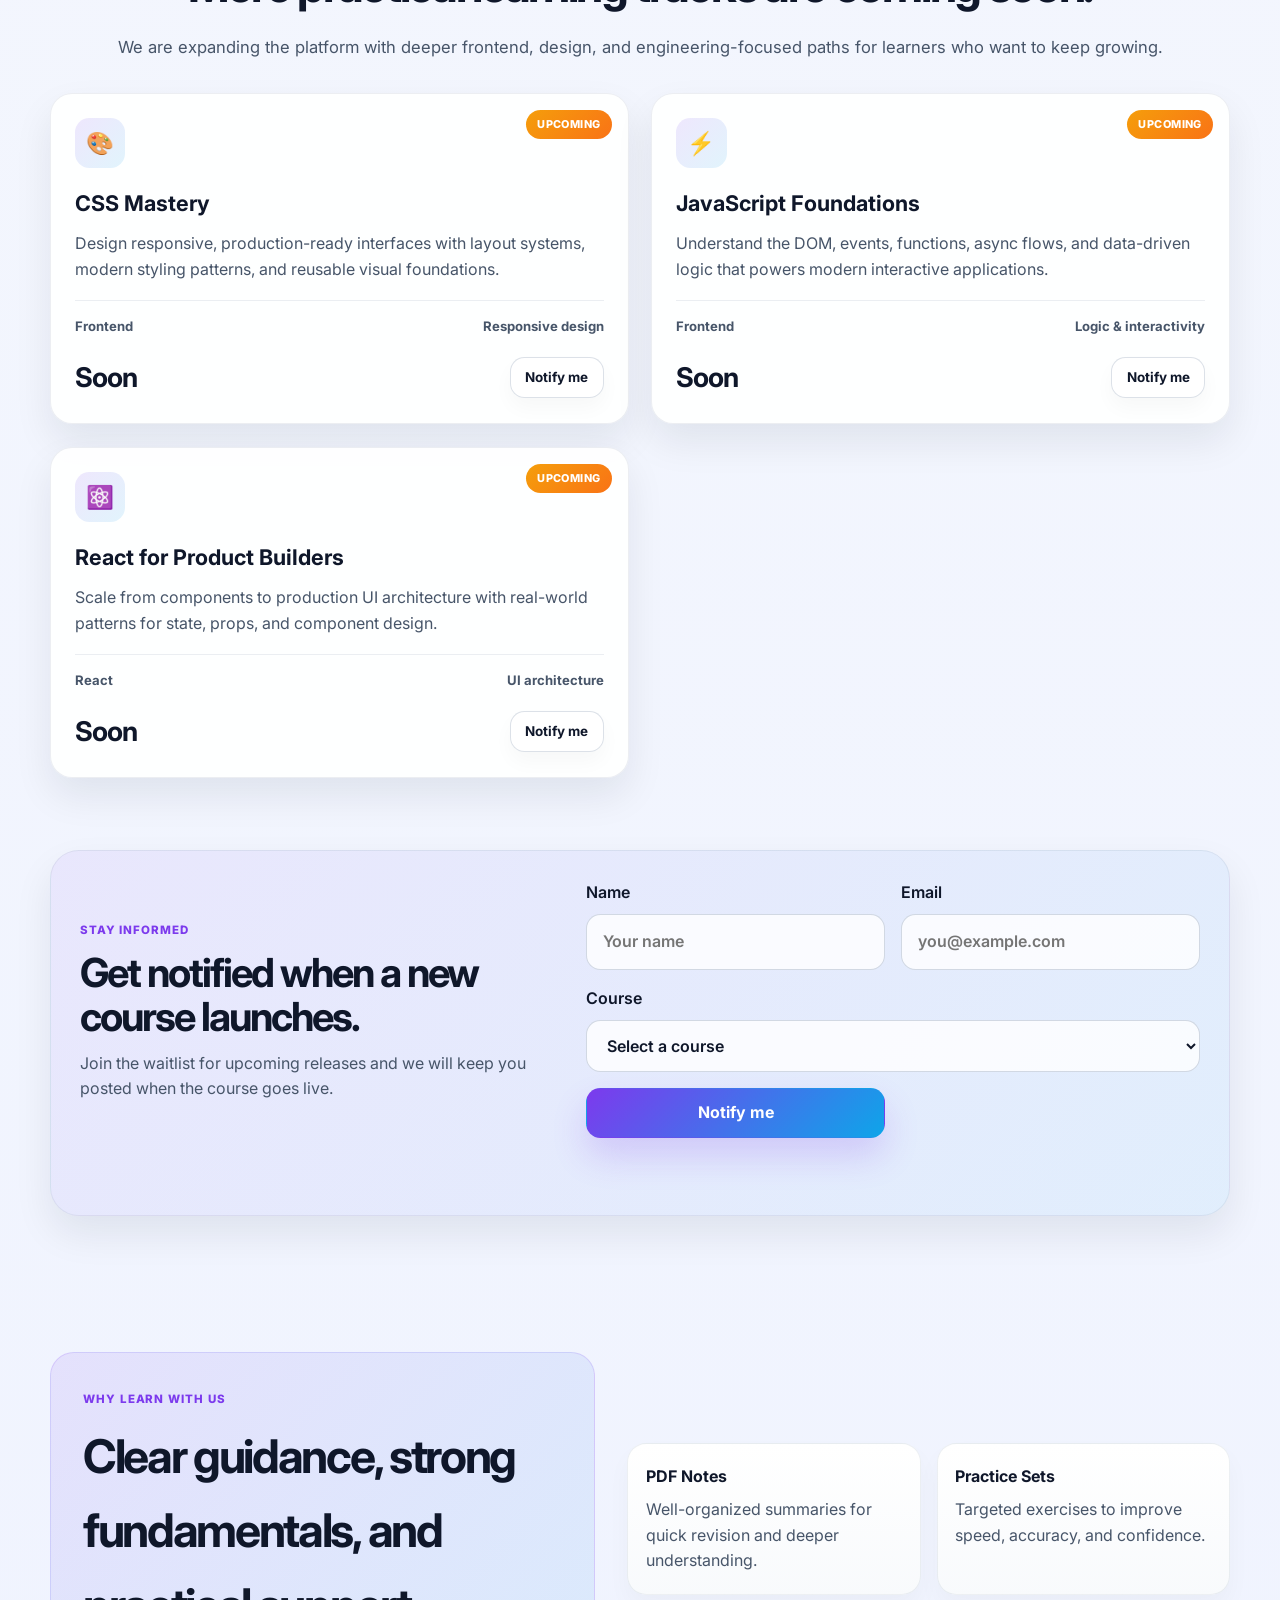
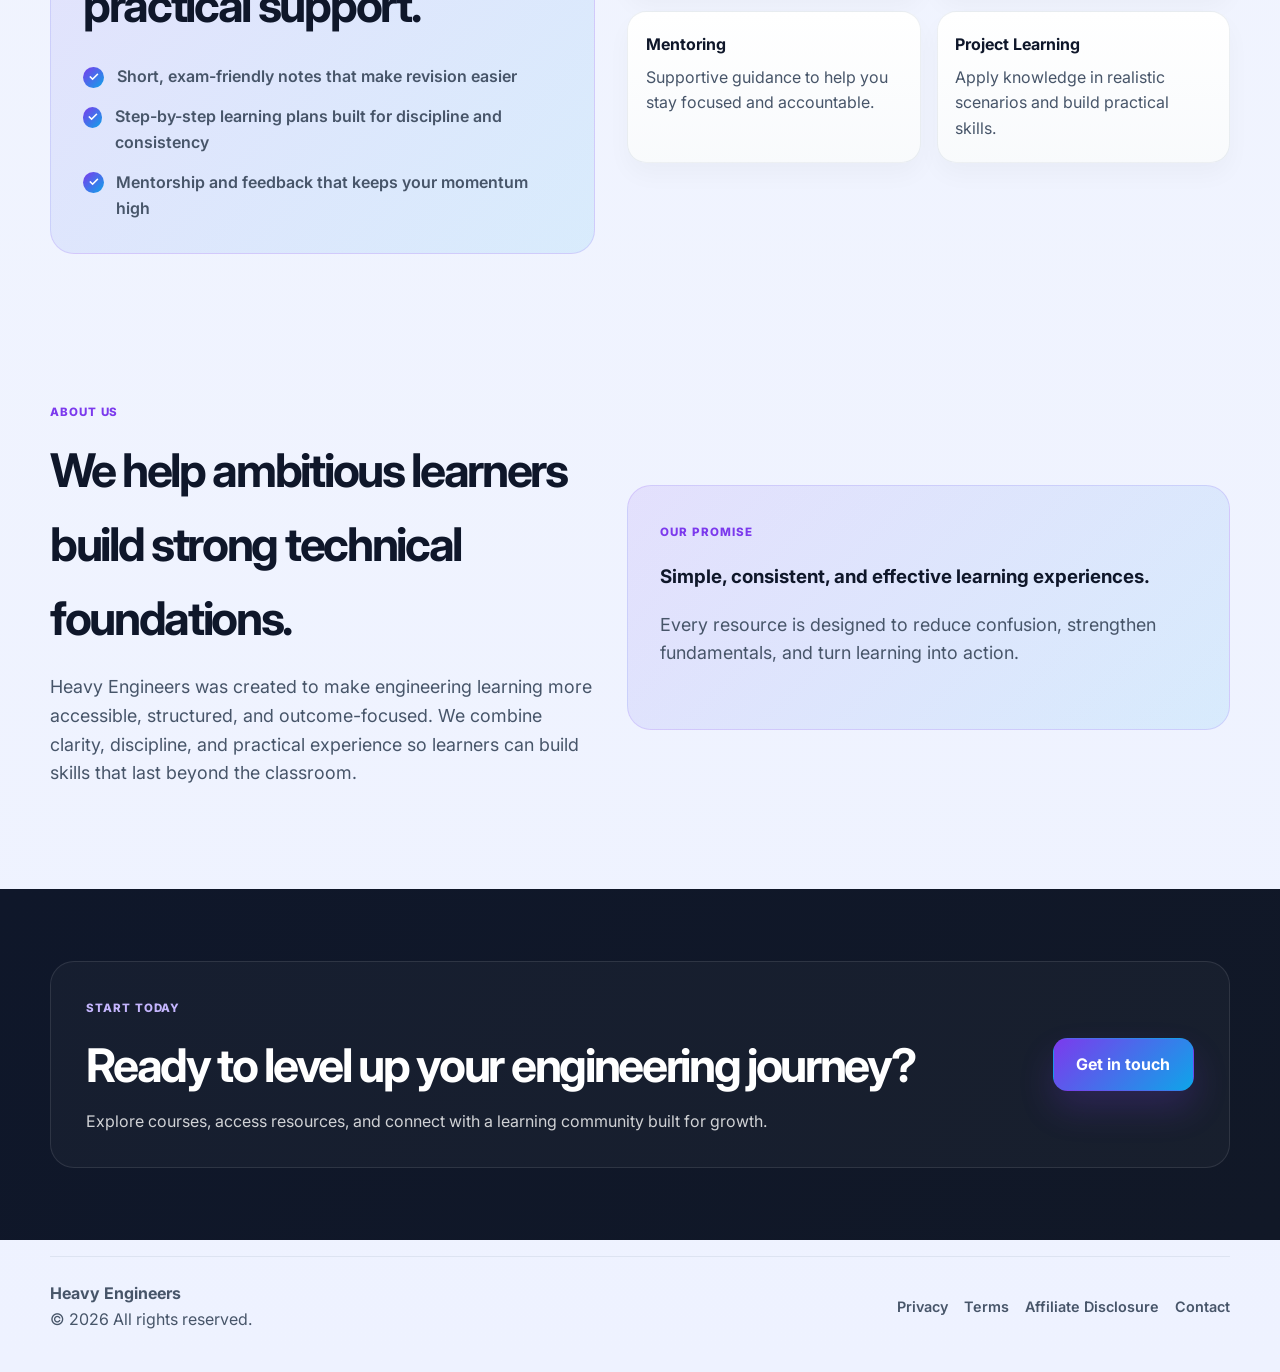
==== commit 4c3b54c8: "Add AdSense verification and legal footer/contact links" ====
--- a/index.html
+++ b/index.html
@@ -15,6 +15,7 @@
     <meta name="robots" content="index, follow, max-image-preview:large, max-snippet:-1" />
     <meta name="theme-color" content="#7C3AED" />
     <meta name="author" content="Heavy Engineers" />
+    <meta name="google-adsense-account" content="ca-pub-5250790497940859" />
     <meta property="og:type" content="website" />
     <meta property="og:title" content="Heavy Engineers | Engineering Learning Platform" />
     <meta
@@ -307,7 +308,7 @@
               <h2>Ready to level up your engineering journey?</h2>
               <p>Explore courses, access resources, and connect with a learning community built for growth.</p>
             </div>
-            <a class="primary-btn" href="mailto:hello@heavyengineers.com">Get in touch</a>
+            <a class="primary-btn" href="mailto:ayushnandanwar003@gmail.com">Get in touch</a>
           </div>
         </div>
       </section>
@@ -323,6 +324,7 @@
         <div class="footer-links">
           <a href="privacy.html">Privacy</a>
           <a href="terms.html">Terms</a>
+          <a href="affiliate-disclosure.html">Affiliate Disclosure</a>
           <a href="contact.html">Contact</a>
         </div>
       </div>
--- a/styles.css
+++ b/styles.css
@@ -491,6 +491,74 @@
   line-height: 1.8;
 }
 
+.fde-reading {
+  display: grid;
+  gap: 24px;
+  margin: 34px 0;
+}
+
+.fde-reading-heading {
+  display: grid;
+  gap: 8px;
+  padding-bottom: 4px;
+}
+
+.fde-reading-heading p {
+  max-width: 720px;
+  margin: 0;
+  color: var(--text-soft);
+  line-height: 1.7;
+}
+
+.fde-reading-module {
+  display: grid;
+  grid-template-columns: 48px minmax(0, 1fr);
+  gap: 18px;
+  padding: 24px;
+  border: 1px solid var(--line);
+  border-radius: 18px;
+  background: var(--card);
+  box-shadow: 0 12px 30px rgba(15, 23, 42, 0.05);
+}
+
+.fde-module-number {
+  color: var(--accent);
+  font: 700 0.82rem/1 var(--mono);
+  letter-spacing: 0.08em;
+}
+
+.fde-reading-module h3 {
+  margin: 0 0 10px;
+  color: var(--text);
+}
+
+.fde-reading-module p {
+  margin: 0;
+  color: var(--text-soft);
+  line-height: 1.8;
+}
+
+.fde-fieldwork {
+  display: grid;
+  gap: 6px;
+  margin-top: 18px;
+  padding: 14px 16px;
+  border-left: 3px solid var(--accent);
+  background: var(--card-alt);
+}
+
+.fde-fieldwork strong {
+  color: var(--text);
+  font-size: 0.82rem;
+  letter-spacing: 0.04em;
+  text-transform: uppercase;
+}
+
+.fde-fieldwork span {
+  color: var(--text);
+  line-height: 1.6;
+}
+
 .practice-step-nav {
   display: flex;
   align-items: center;
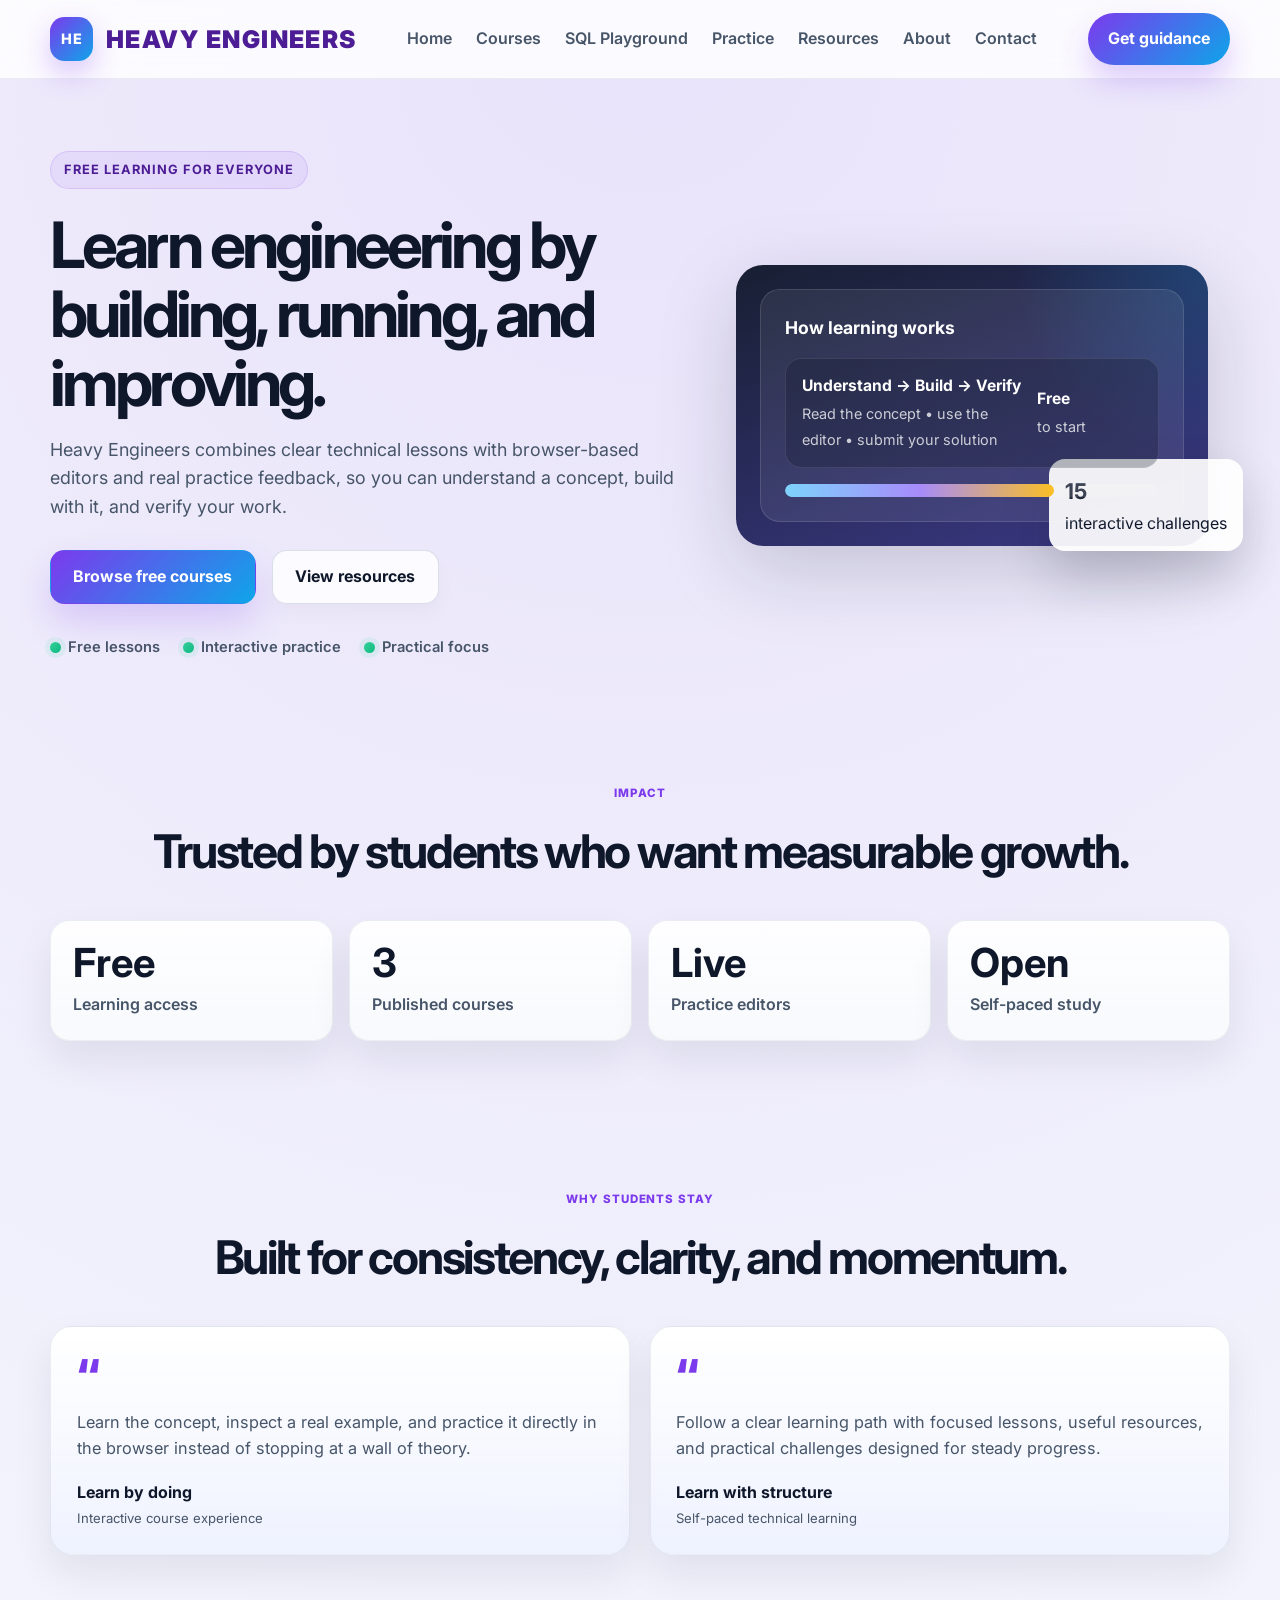
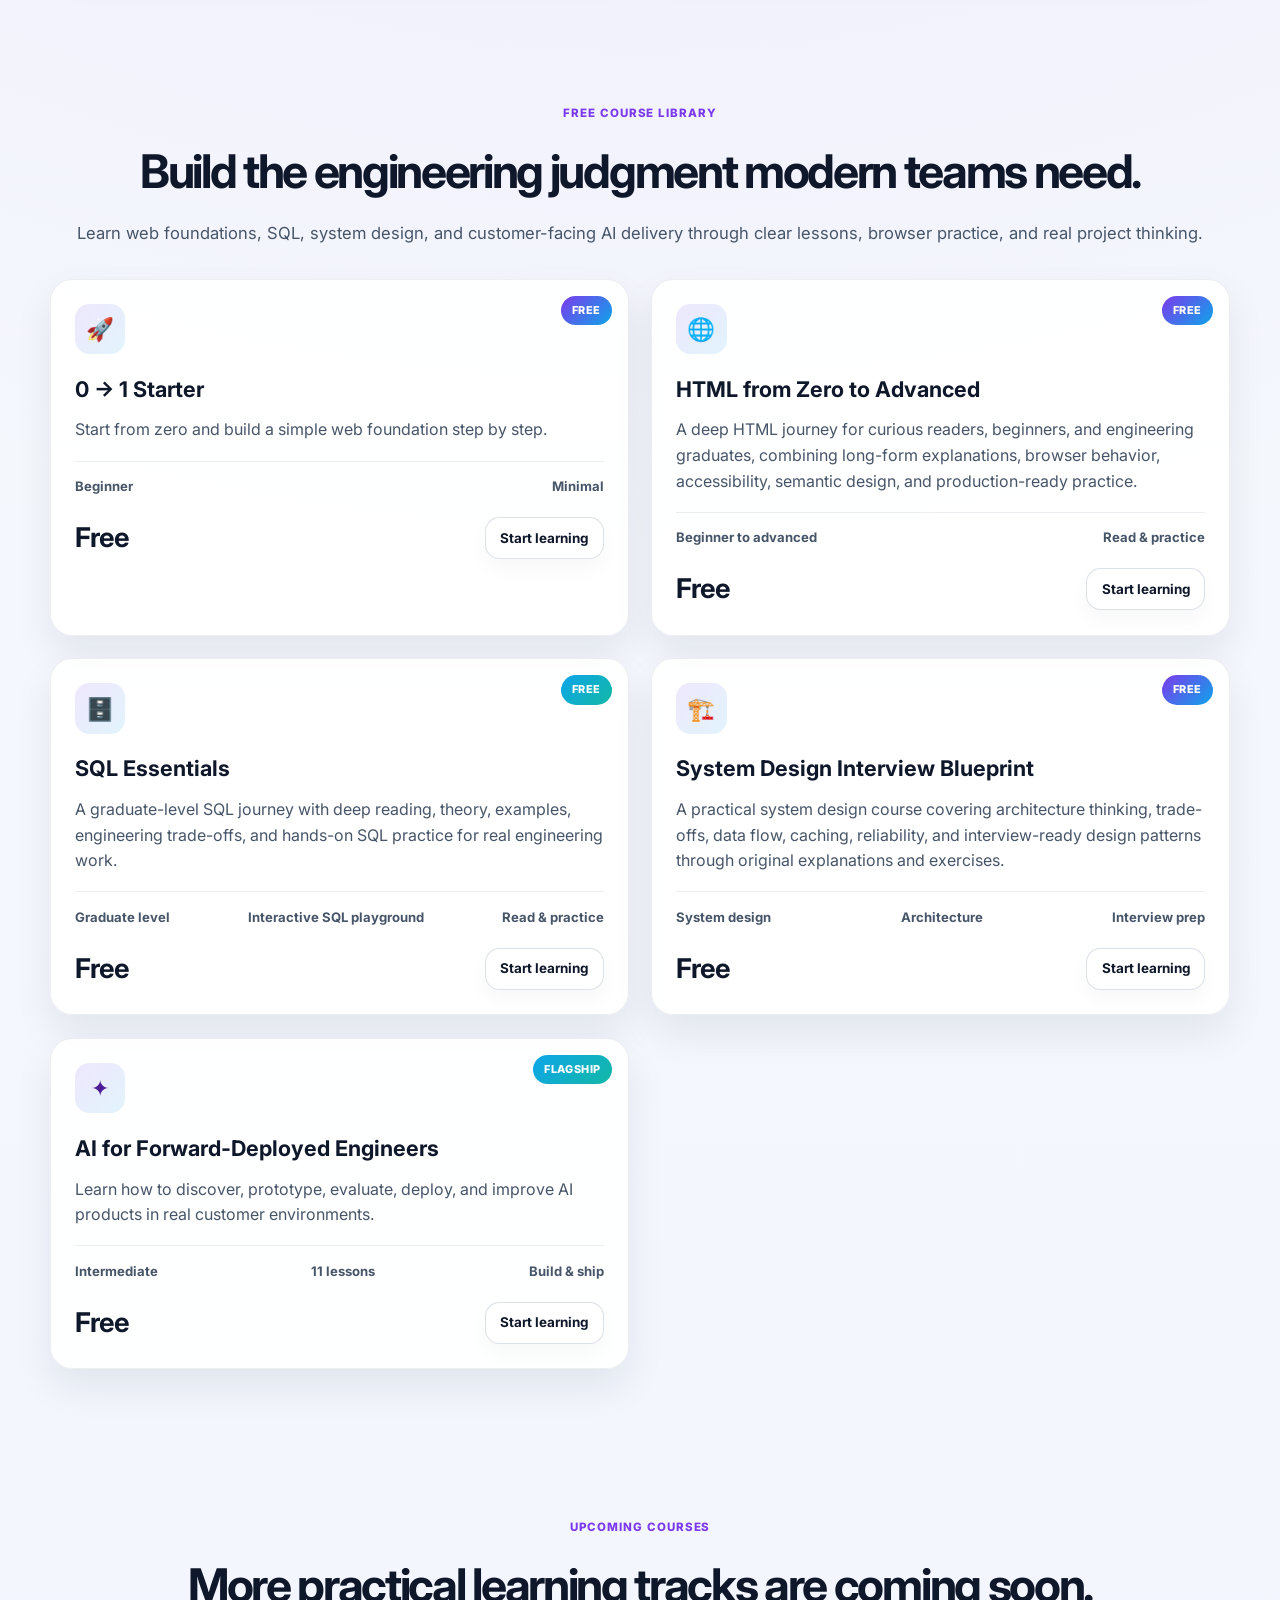
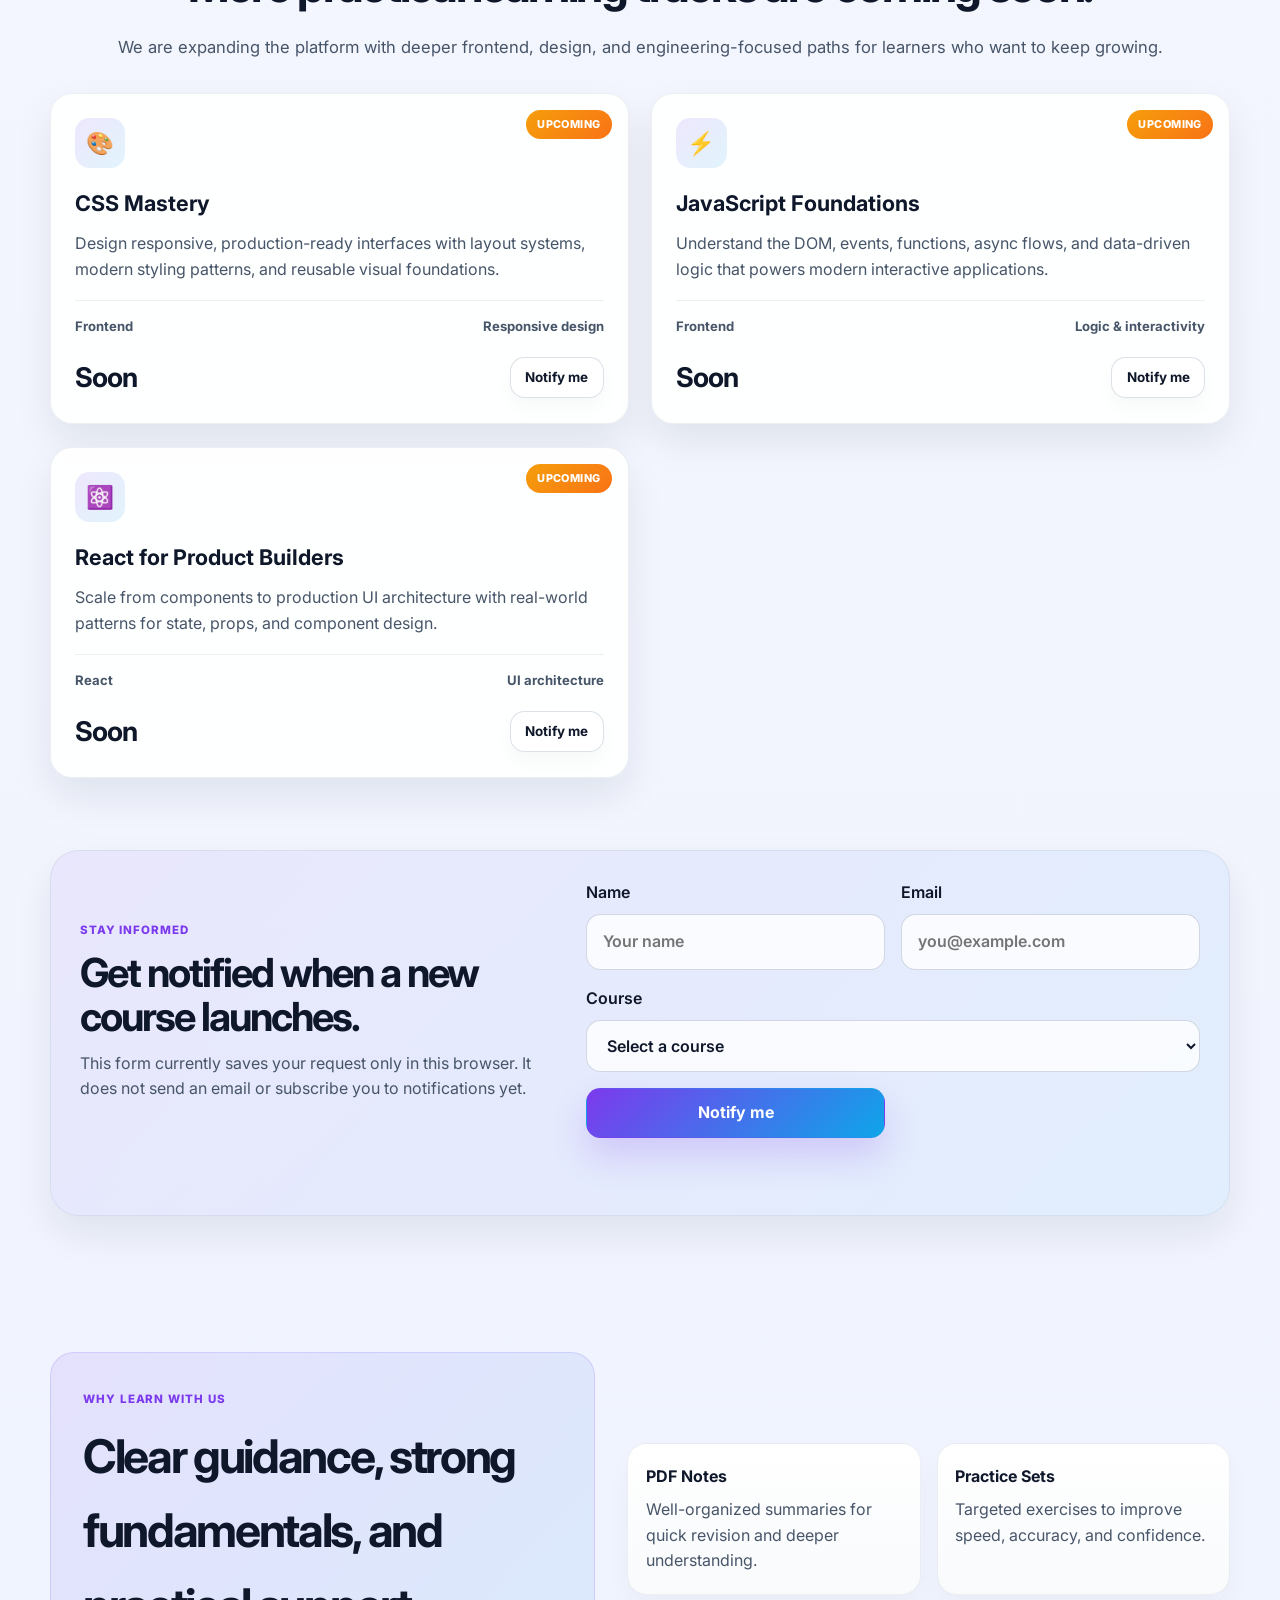
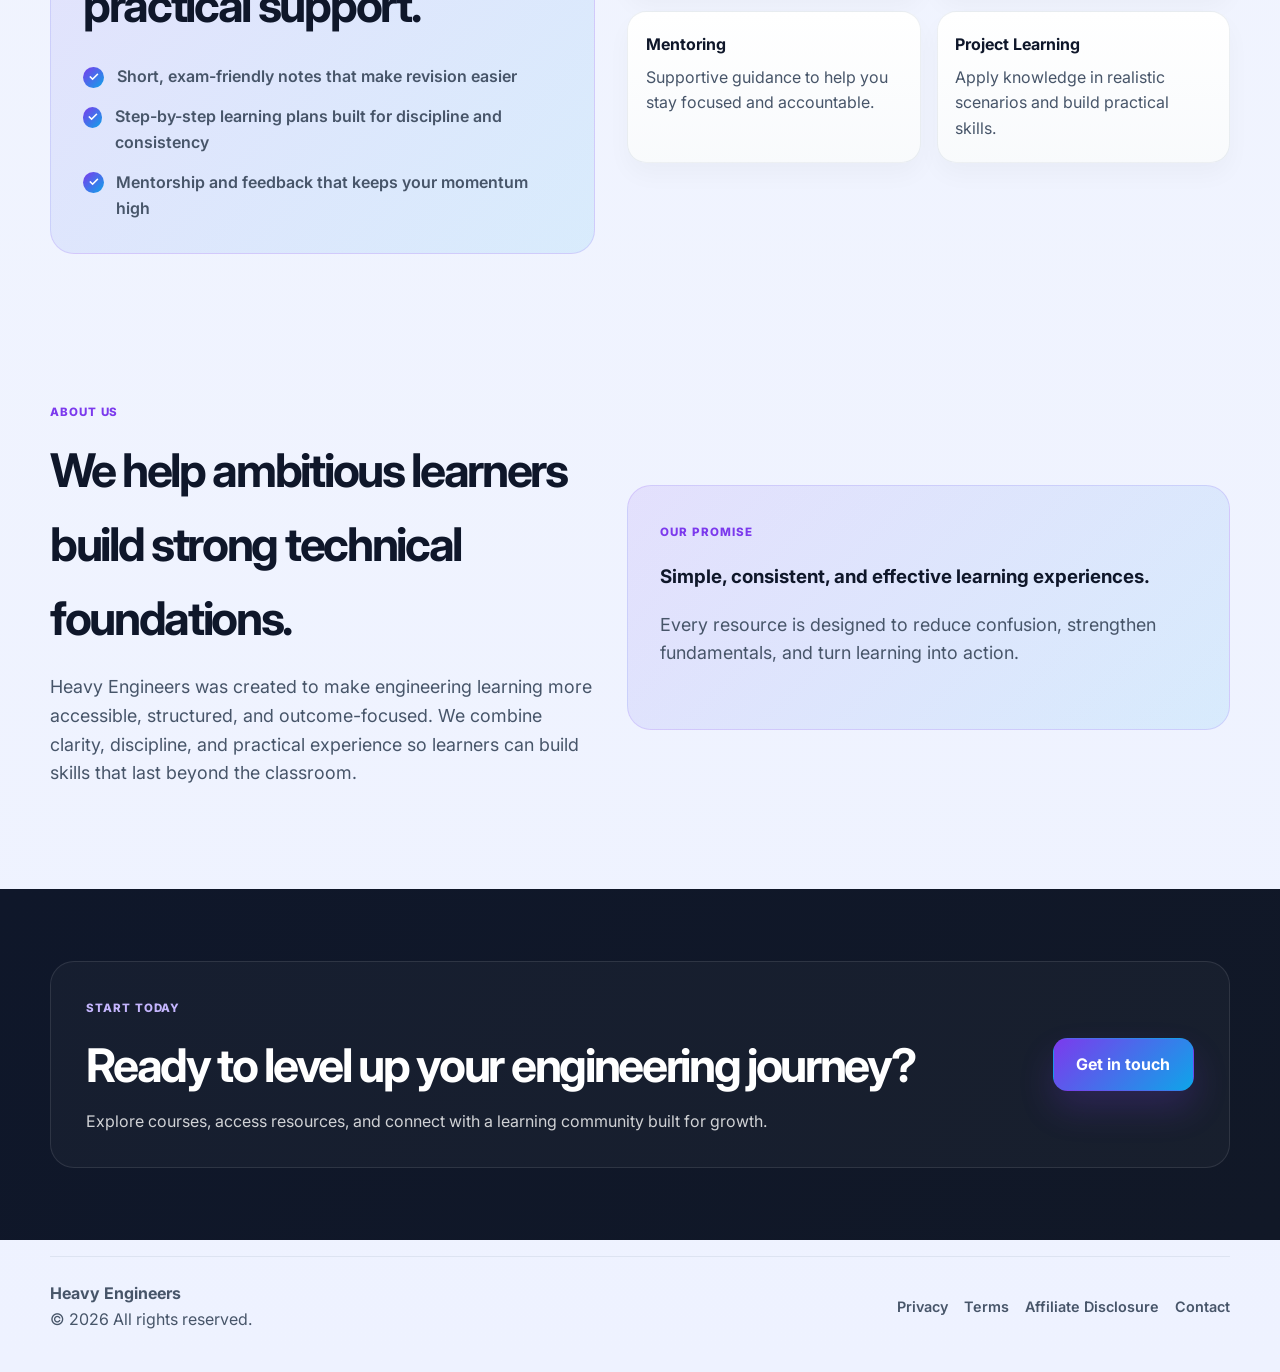
==== commit 2c884ae9: "Clarify local-only course form and use default form spam protection" ====
--- a/index.html
+++ b/index.html
@@ -216,7 +216,7 @@
             <div>
               <span class="section-label">Stay informed</span>
               <h2>Get notified when a new course launches.</h2>
-              <p>Join the waitlist for upcoming releases and we will keep you posted when the course goes live.</p>
+              <p>This form currently saves your request only in this browser. It does not send an email or subscribe you to notifications yet.</p>
             </div>
 
             <form id="notify-form" class="notify-form">
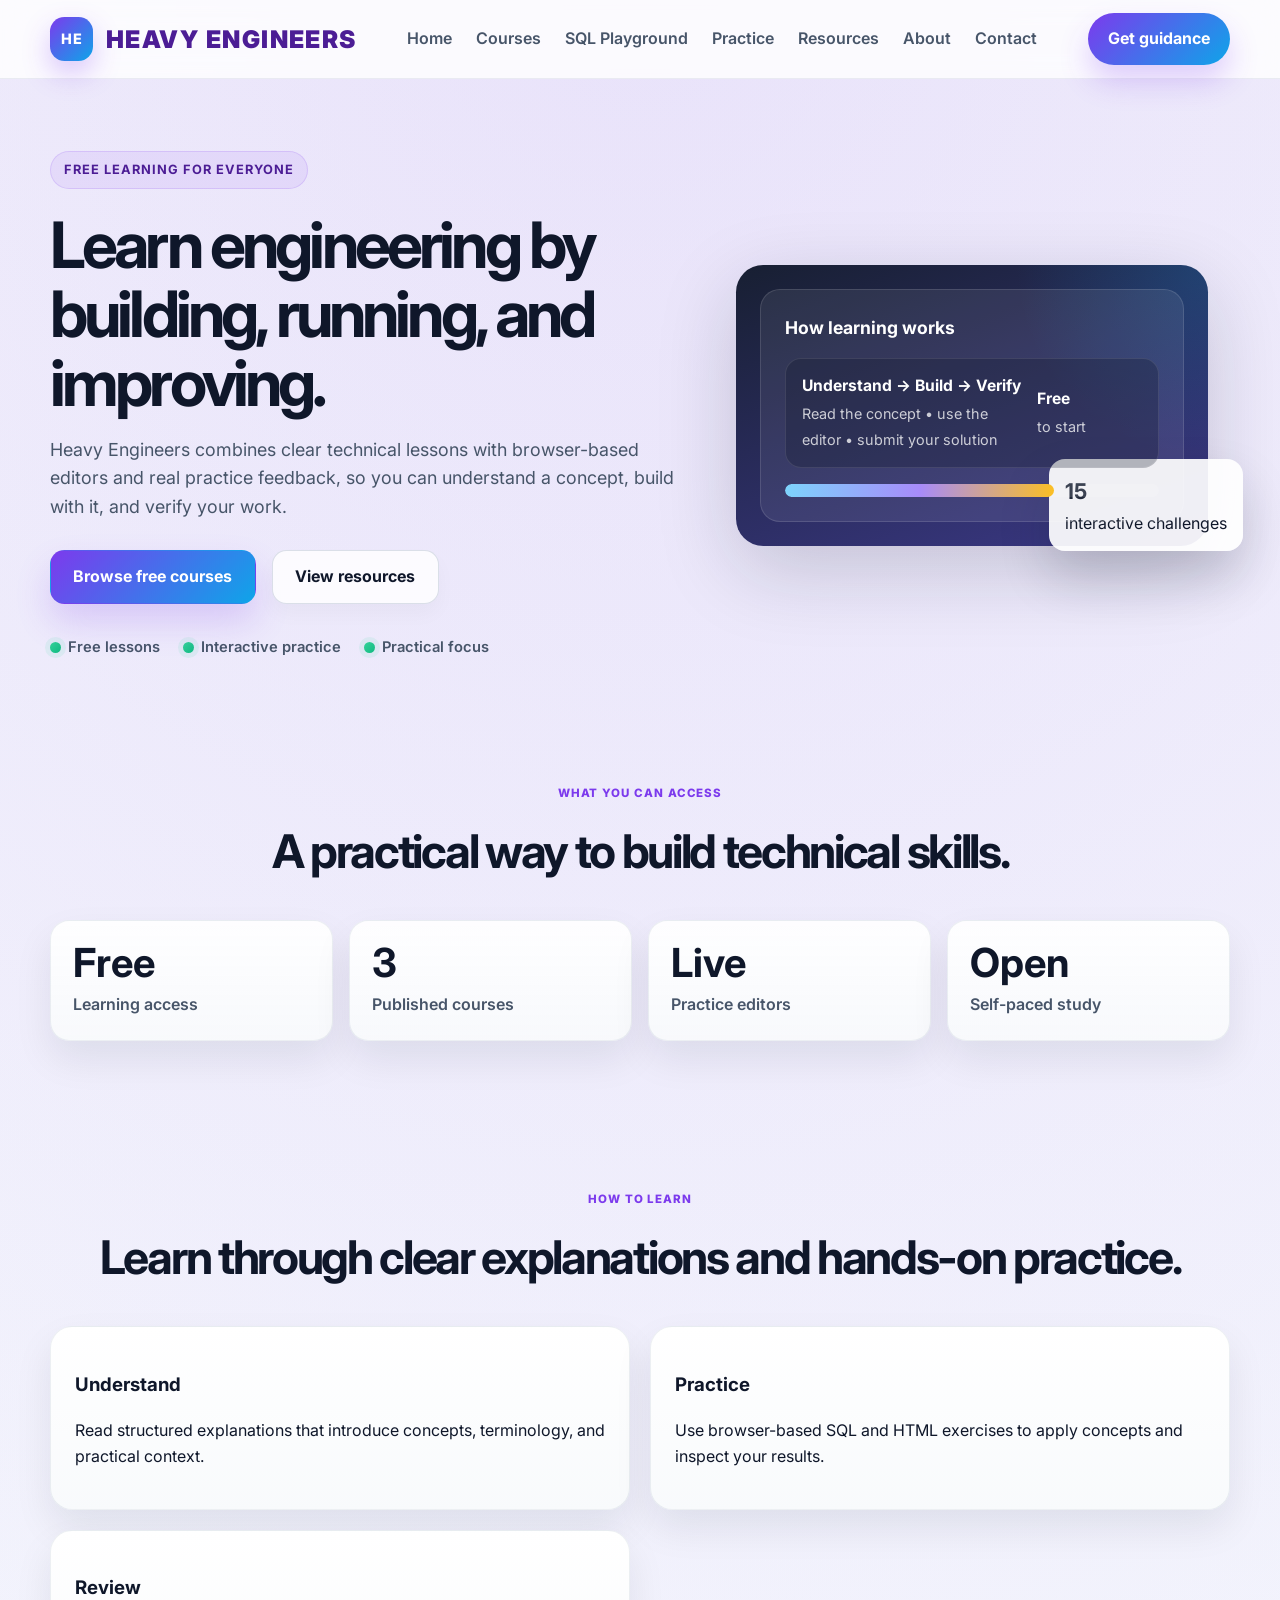
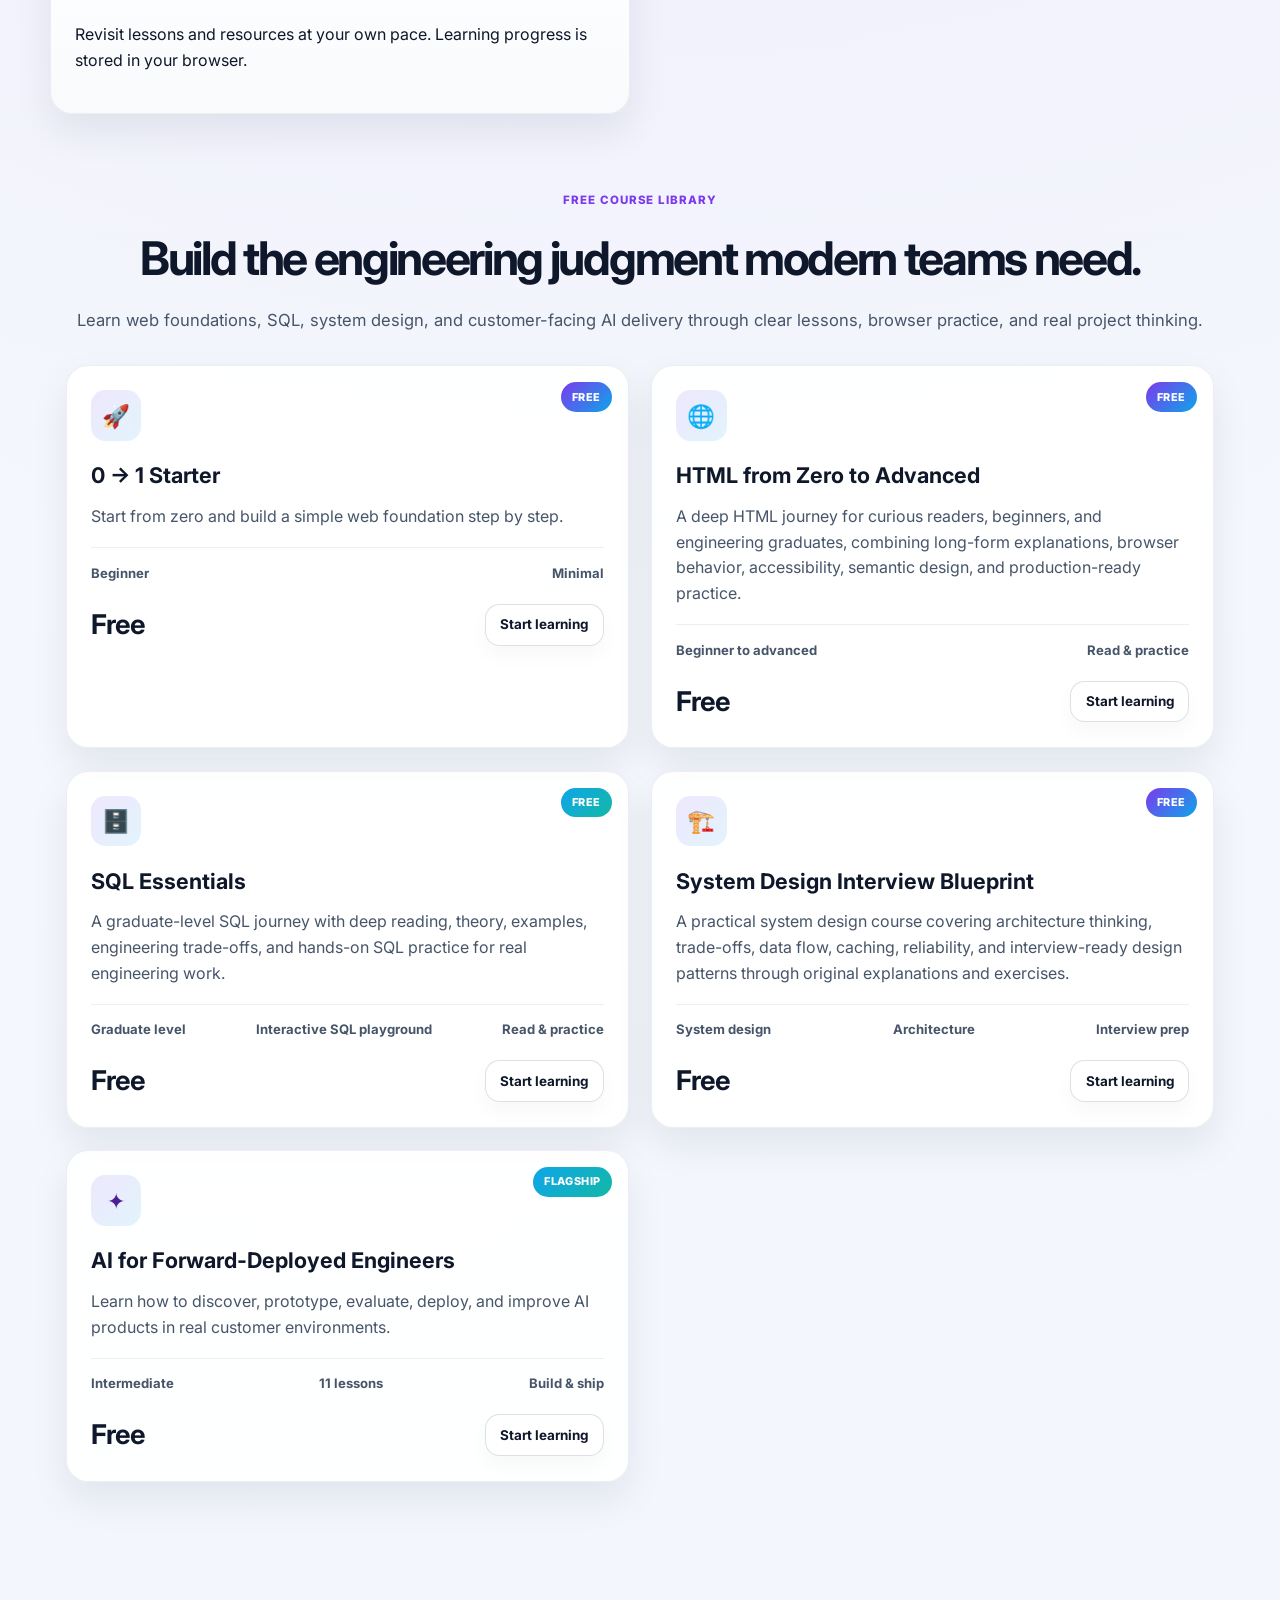
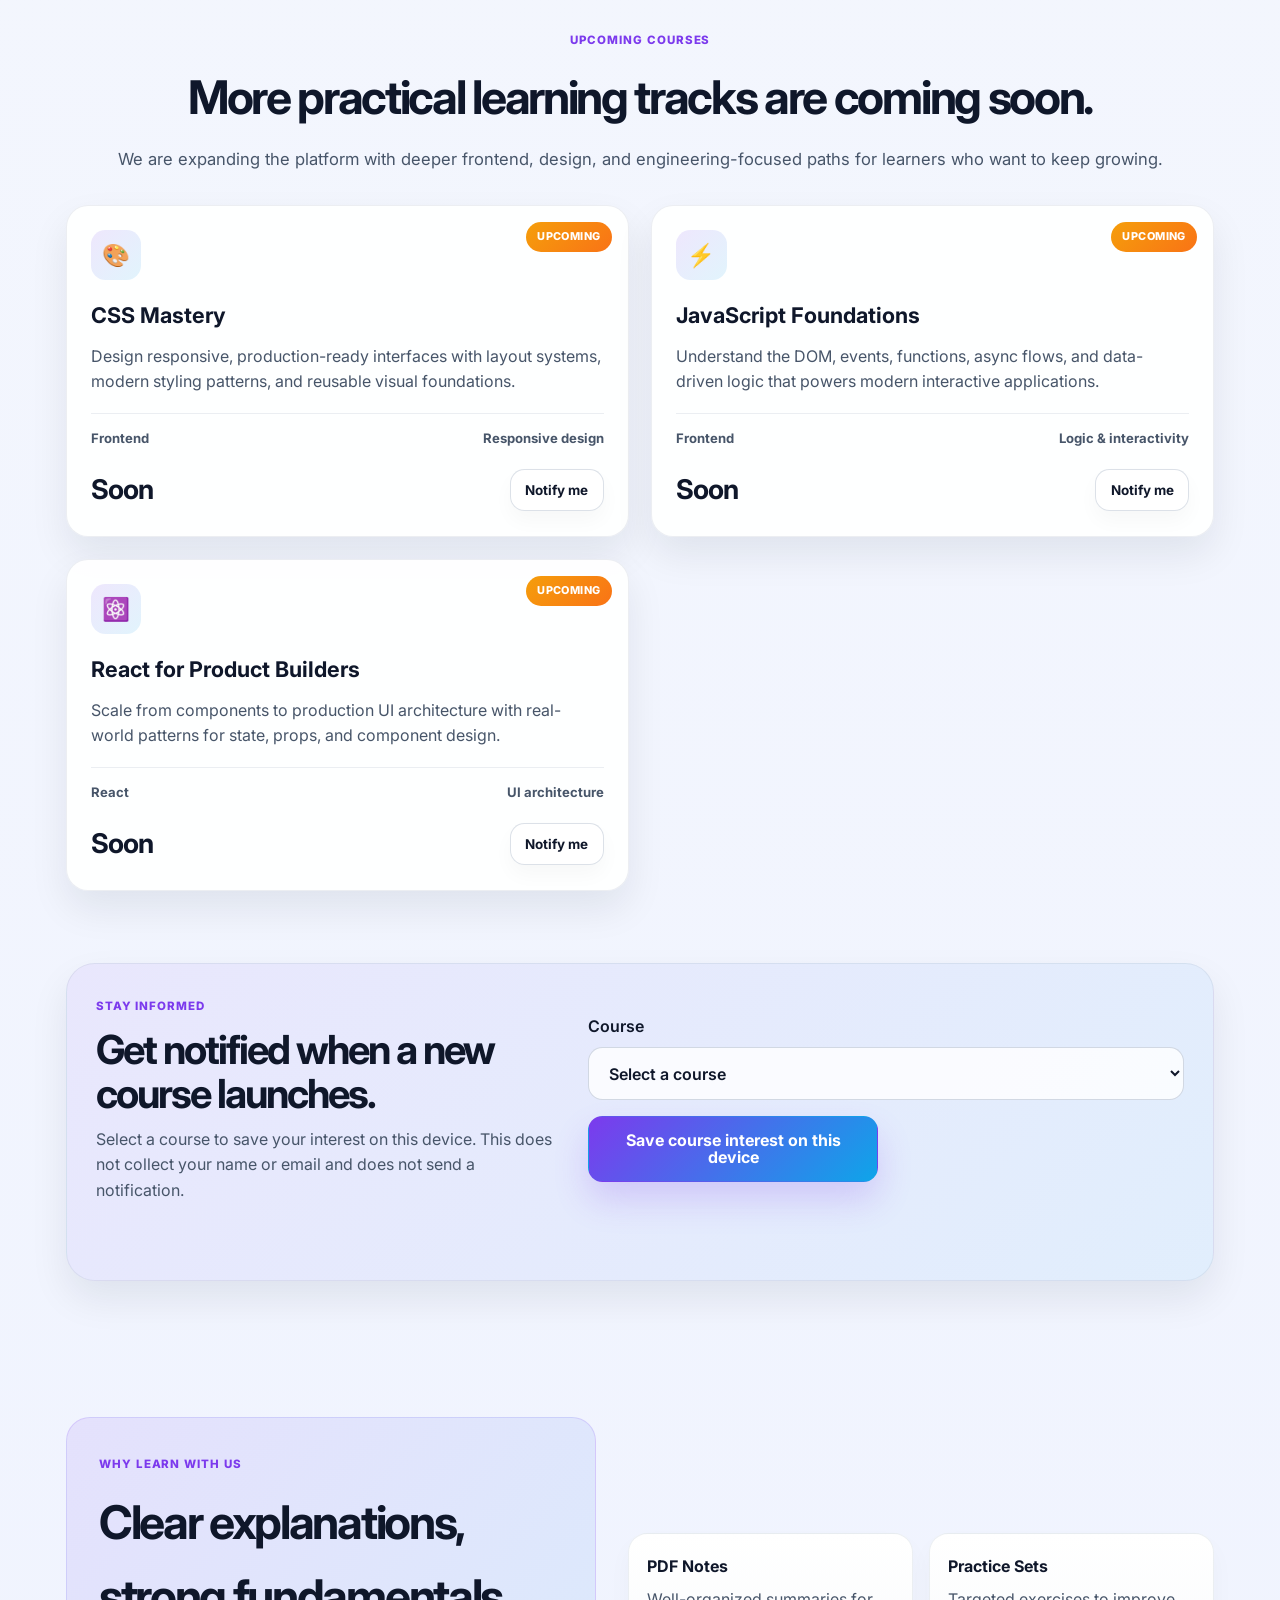
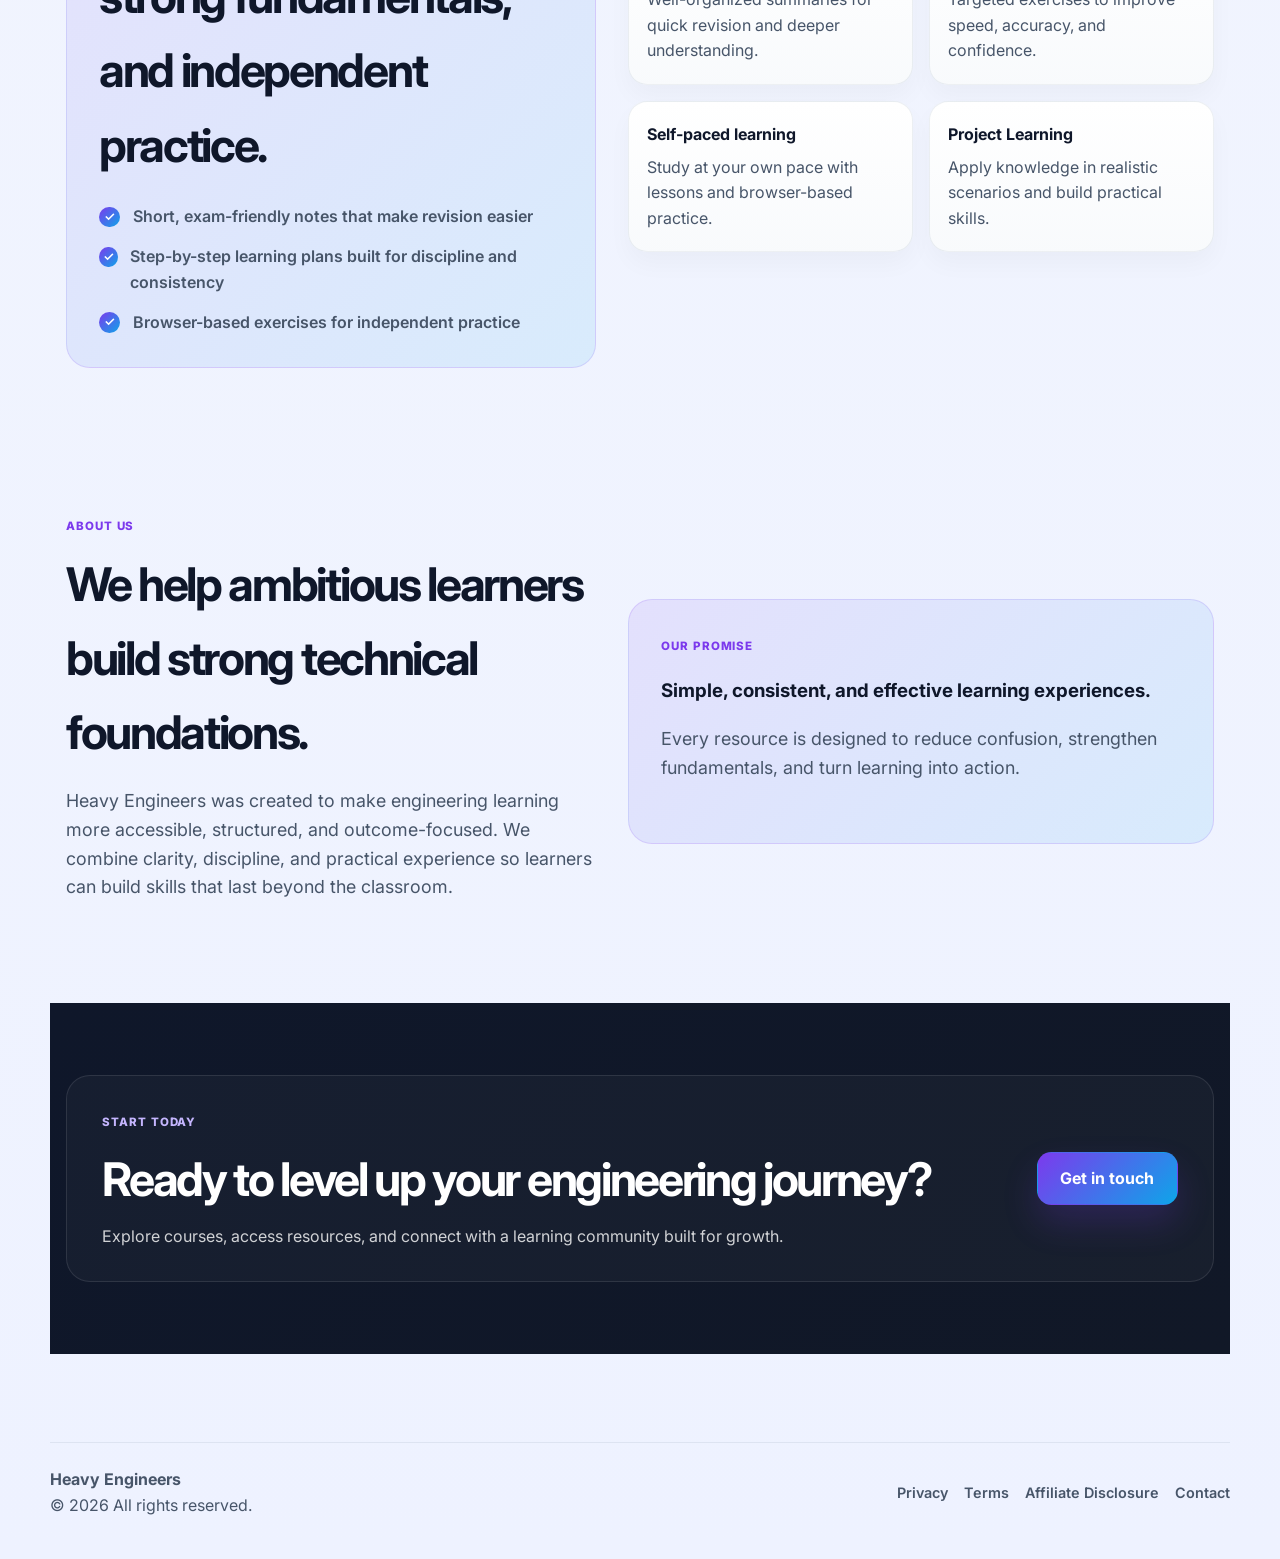
==== commit de27c2ea: "Remove misleading launch claims and align course-interest behaviour" ====
--- a/index.html
+++ b/index.html
@@ -20,7 +20,7 @@
     <meta property="og:title" content="Heavy Engineers | Engineering Learning Platform" />
     <meta
       property="og:description"
-      content="Learn with structured engineering courses, revision notes, and practical mentorship from Heavy Engineers."
+      content="Learn with structured engineering courses, revision notes, and practical browser-based exercises from Heavy Engineers."
     />
     <meta property="og:url" content="https://heavyengineers.github.io/" />
     <meta property="og:site_name" content="Heavy Engineers" />
@@ -126,8 +126,8 @@
       <section>
         <div class="container">
           <div class="section-head">
-            <span class="section-label">Impact</span>
-            <h2>Trusted by students who want measurable growth.</h2>
+            <span class="section-label">What you can access</span>
+            <h2>A practical way to build technical skills.</h2>
           </div>
 
           <div class="metrics">
@@ -154,37 +154,16 @@
       <section>
         <div class="container">
           <div class="section-head">
-            <span class="section-label">Why students stay</span>
-            <h2>Built for consistency, clarity, and momentum.</h2>
-          </div>
-
-          <div class="testimonial-grid">
-            <article class="quote-card">
-              <div class="quote-mark">“</div>
-              <p>
-                Learn the concept, inspect a real example, and practice it directly in the browser
-                instead of stopping at a wall of theory.
-              </p>
-              <div class="quote-author">
-                <strong>Learn by doing</strong>
-                <span>Interactive course experience</span>
-              </div>
-            </article>
-
-            <article class="quote-card">
-              <div class="quote-mark">“</div>
-              <p>
-                Follow a clear learning path with focused lessons, useful resources, and practical
-                challenges designed for steady progress.
-              </p>
-              <div class="quote-author">
-                <strong>Learn with structure</strong>
-                <span>Self-paced technical learning</span>
-              </div>
-            </article>
-          </div>
-        </div>
-      </section>
+            <span class="section-label">How to learn</span>
+            <h2>Learn through clear explanations and hands-on practice.</h2>
+          </div>
+
+          <div class="info-grid">
+            <article class="page-card"><h3>Understand</h3><p>Read structured explanations that introduce concepts, terminology, and practical context.</p></article>
+            <article class="page-card"><h3>Practice</h3><p>Use browser-based SQL and HTML exercises to apply concepts and inspect your results.</p></article>
+            <article class="page-card"><h3>Review</h3><p>Revisit lessons and resources at your own pace. Learning progress is stored in your browser.</p></article>
+          </div>
+
 
       <section id="courses">
         <div class="container">
@@ -216,18 +195,10 @@
             <div>
               <span class="section-label">Stay informed</span>
               <h2>Get notified when a new course launches.</h2>
-              <p>This form currently saves your request only in this browser. It does not send an email or subscribe you to notifications yet.</p>
+              <p>Select a course to save your interest on this device. This does not collect your name or email and does not send a notification.</p>
             </div>
 
             <form id="notify-form" class="notify-form">
-              <label>
-                <span>Name</span>
-                <input type="text" name="name" placeholder="Your name" required />
-              </label>
-              <label>
-                <span>Email</span>
-                <input type="email" name="email" placeholder="you@example.com" required />
-              </label>
               <label>
                 <span>Course</span>
                 <select name="course" id="notify-course" required>
@@ -237,7 +208,7 @@
                   <option value="React for Product Builders">React for Product Builders</option>
                 </select>
               </label>
-              <button type="submit" class="primary-btn">Notify me</button>
+              <button type="submit" class="primary-btn">Save course interest on this device</button>
             </form>
             <p id="notify-status" class="notify-status" aria-live="polite"></p>
           </div>
@@ -248,11 +219,11 @@
         <div class="container split">
           <div class="info-panel">
             <span class="section-label">Why learn with us</span>
-            <h2>Clear guidance, strong fundamentals, and practical support.</h2>
+            <h2>Clear explanations, strong fundamentals, and independent practice.</h2>
             <ul>
               <li><span class="check">✓</span> Short, exam-friendly notes that make revision easier</li>
               <li><span class="check">✓</span> Step-by-step learning plans built for discipline and consistency</li>
-              <li><span class="check">✓</span> Mentorship and feedback that keeps your momentum high</li>
+              <li><span class="check">✓</span> Browser-based exercises for independent practice</li>
             </ul>
           </div>
 
@@ -266,8 +237,8 @@
               <span>Targeted exercises to improve speed, accuracy, and confidence.</span>
             </div>
             <div class="feature-item">
-              <strong>Mentoring</strong>
-              <span>Supportive guidance to help you stay focused and accountable.</span>
+              <strong>Self-paced learning</strong>
+              <span>Study at your own pace with lessons and browser-based practice.</span>
             </div>
             <div class="feature-item">
               <strong>Project Learning</strong>
